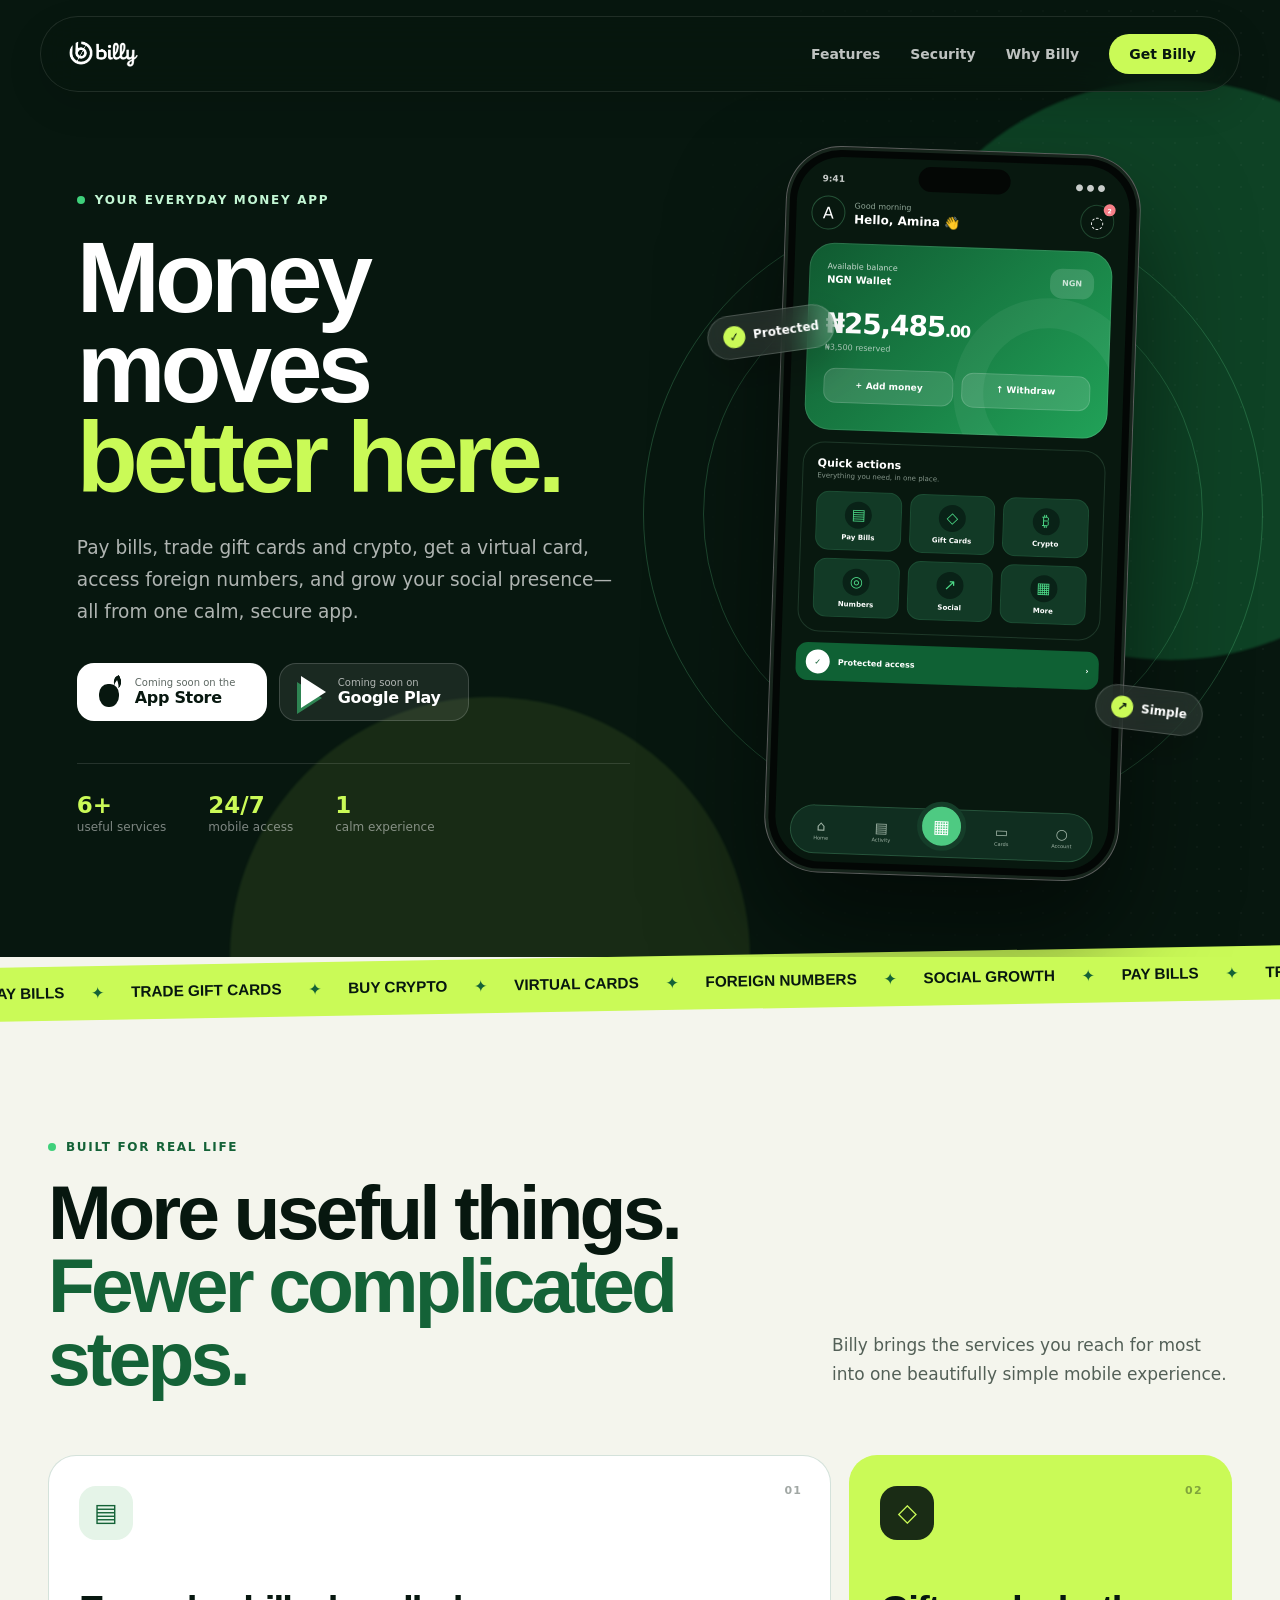
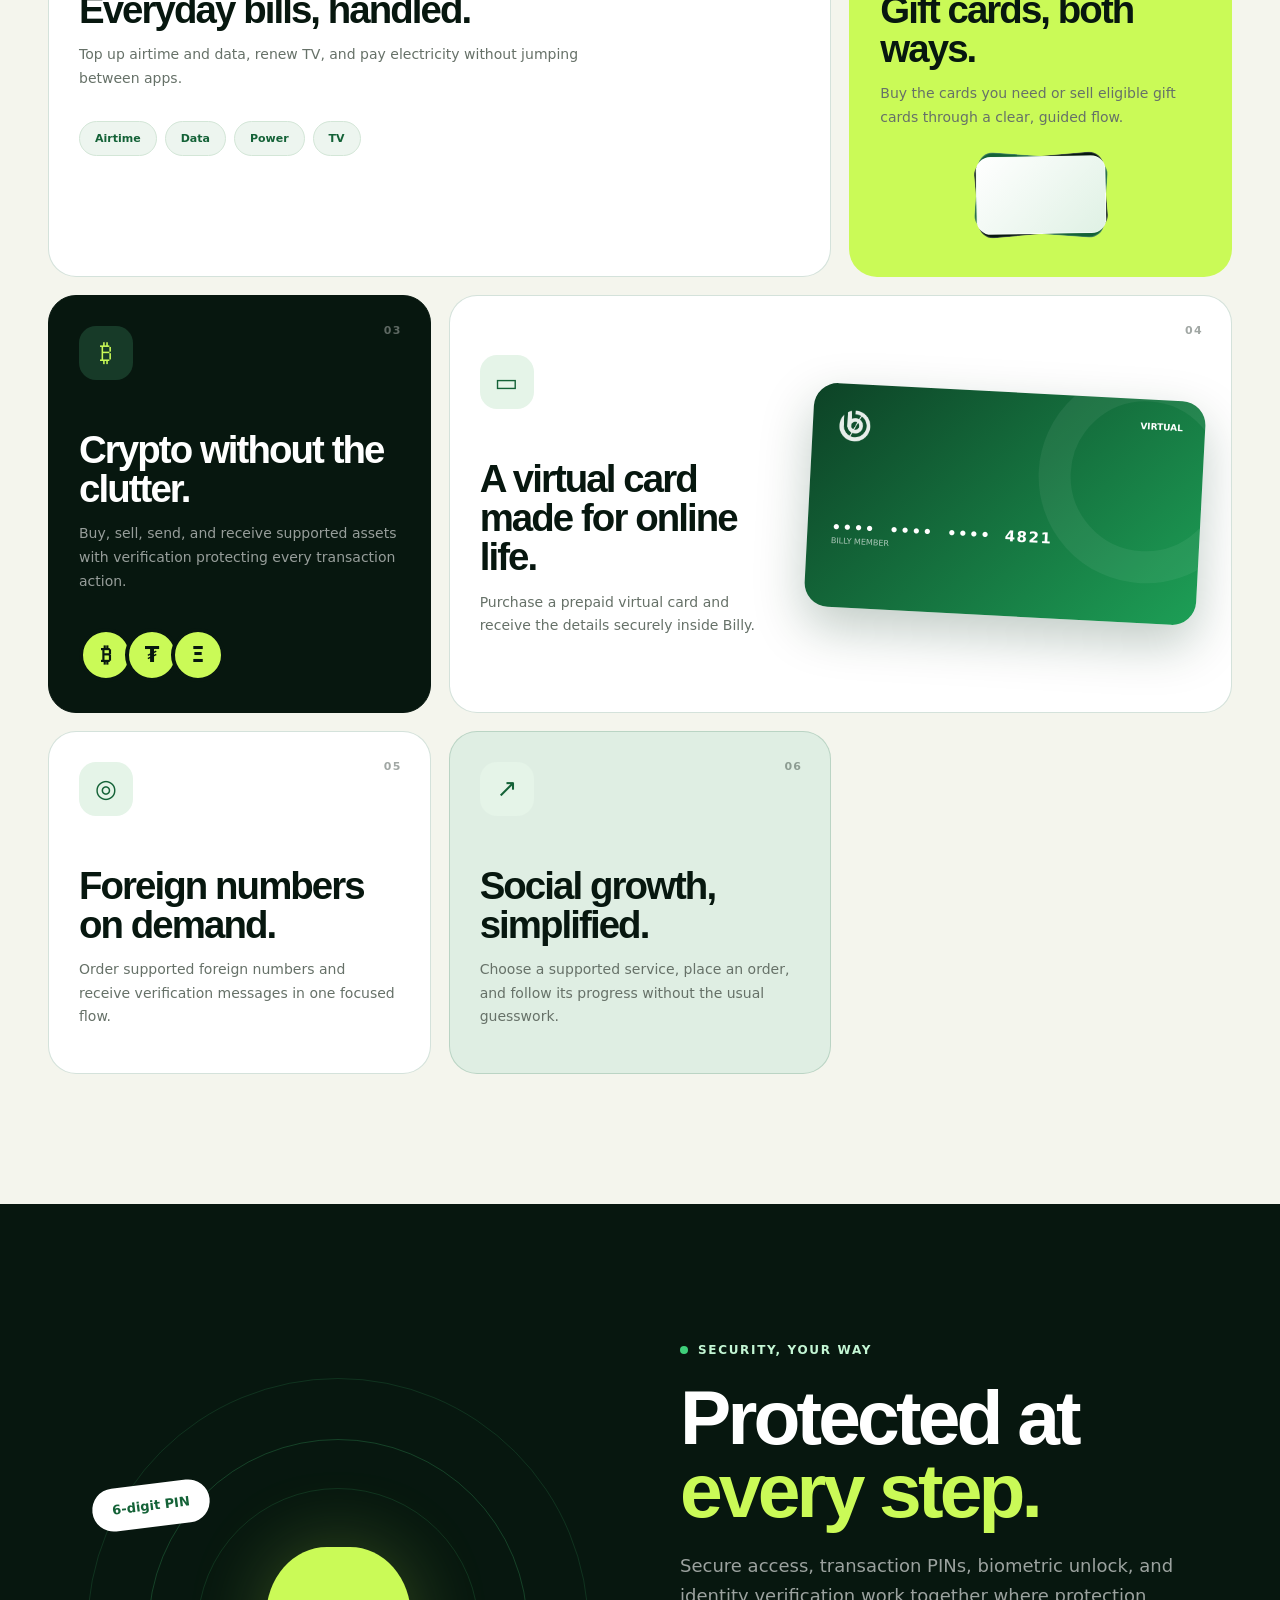
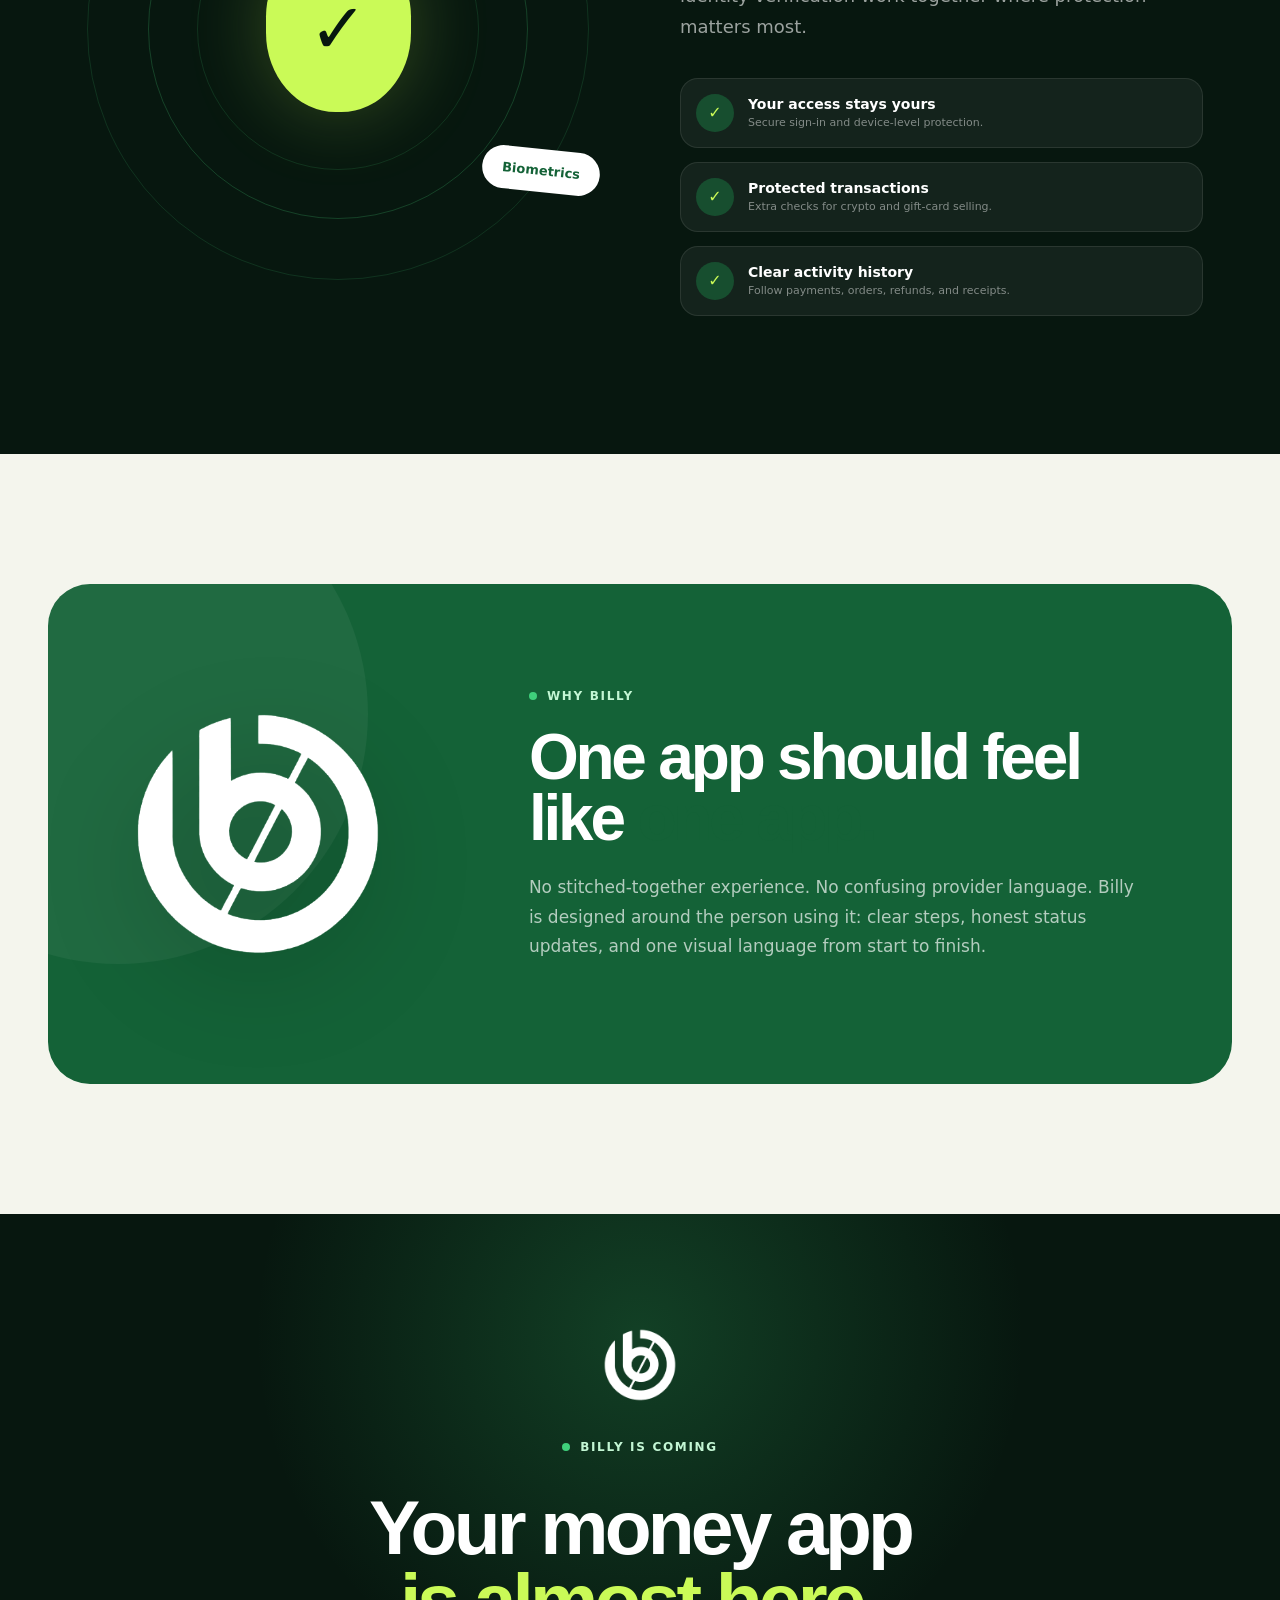
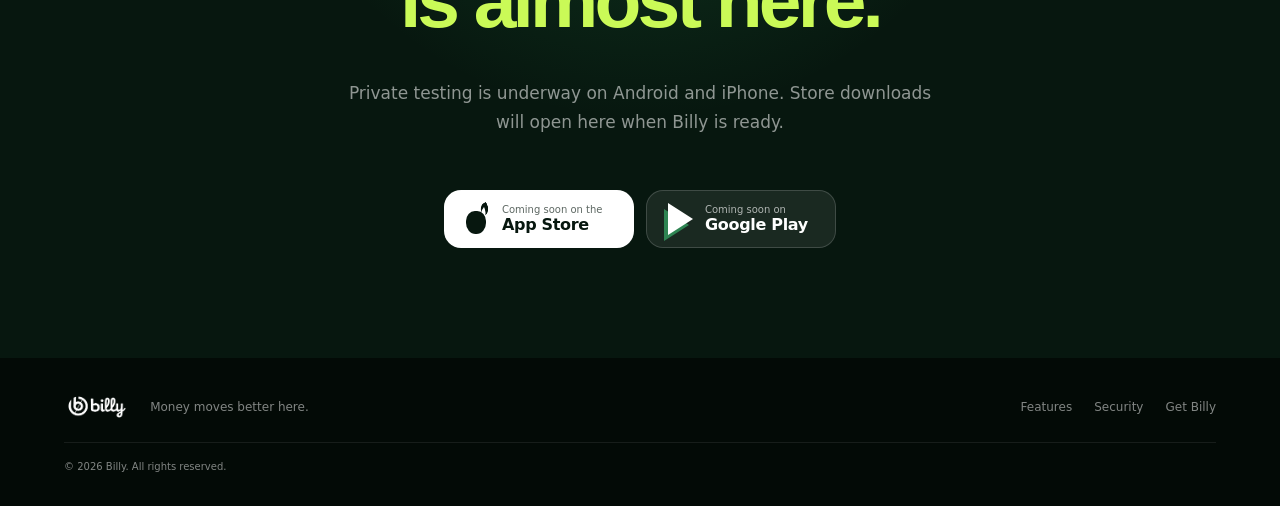
==== index.html @ 27392b26 "launch Billy promotional website" ====
<!doctype html>
<html lang="en">
  <head>
    <meta charset="UTF-8" />
    <meta name="viewport" content="width=device-width, initial-scale=1.0" />
    <meta name="theme-color" content="#07170f" />
    <meta
      name="description"
      content="Billy brings everyday payments, gift cards, crypto, virtual cards, foreign numbers, and social growth into one calm mobile experience."
    />
    <meta property="og:title" content="Billy — Money moves better here" />
    <meta
      property="og:description"
      content="One secure mobile app for bills, gift cards, crypto, virtual cards, foreign numbers, and social growth."
    />
    <meta property="og:type" content="website" />
    <meta property="og:image" content="/assets/og.png" />
    <meta name="twitter:card" content="summary_large_image" />
    <link rel="icon" href="/assets/favicon.png" />
    <link rel="preload" href="/assets/billy-wordmark.png" as="image" />
    <link rel="stylesheet" href="/styles.css" />
    <title>Billy — Money moves better here</title>
  </head>
  <body>
    <a class="skip-link" href="#main">Skip to content</a>

    <header class="site-header" data-header>
      <a class="brand" href="#top" aria-label="Billy home">
        <img src="/assets/billy-wordmark.png" alt="Billy" />
      </a>
      <button class="menu-button" type="button" aria-label="Open menu" aria-expanded="false" data-menu-button>
        <span></span><span></span>
      </button>
      <nav class="site-nav" aria-label="Main navigation" data-menu>
        <a href="#features">Features</a>
        <a href="#security">Security</a>
        <a href="#about">Why Billy</a>
        <a class="nav-cta" href="#download">Get Billy</a>
      </nav>
    </header>

    <main id="main">
      <section class="hero" id="top">
        <div class="hero-glow hero-glow-one" aria-hidden="true"></div>
        <div class="hero-glow hero-glow-two" aria-hidden="true"></div>
        <div class="hero-copy" data-reveal>
          <div class="eyebrow"><span></span> Your everyday money app</div>
          <h1>Money moves<br /><em>better here.</em></h1>
          <p class="hero-lede">
            Pay bills, trade gift cards and crypto, get a virtual card, access foreign numbers,
            and grow your social presence—all from one calm, secure app.
          </p>
          <div class="store-actions" id="download">
            <button class="store-button" type="button" data-store="apple">
              <span class="store-symbol apple-symbol" aria-hidden="true">●</span>
              <span><small>Coming soon on the</small><strong>App Store</strong></span>
            </button>
            <button class="store-button store-button-light" type="button" data-store="google">
              <span class="play-symbol" aria-hidden="true"></span>
              <span><small>Coming soon on</small><strong>Google Play</strong></span>
            </button>
          </div>
          <div class="hero-proof" aria-label="Billy product highlights">
            <div><strong>6+</strong><span>useful services</span></div>
            <div><strong>24/7</strong><span>mobile access</span></div>
            <div><strong>1</strong><span>calm experience</span></div>
          </div>
        </div>

        <div class="phone-stage" aria-label="Preview of the Billy mobile app" data-reveal>
          <div class="orbit orbit-one" aria-hidden="true"></div>
          <div class="orbit orbit-two" aria-hidden="true"></div>
          <div class="floating-chip chip-one"><span>✓</span> Protected</div>
          <div class="floating-chip chip-two"><span>↗</span> Simple</div>
          <div class="phone-shell">
            <div class="phone-speaker" aria-hidden="true"></div>
            <div class="phone-screen">
              <div class="app-topline"><span>9:41</span><span>● ● ●</span></div>
              <div class="app-greeting">
                <div class="avatar">A</div>
                <div><small>Good morning</small><strong>Hello, Amina 👋</strong></div>
                <div class="bell">◌<b>2</b></div>
              </div>
              <div class="wallet-card">
                <div class="wallet-top"><span>Available balance<br /><strong>NGN Wallet</strong></span><b>NGN</b></div>
                <div class="wallet-balance">₦25,485<small>.00</small></div>
                <div class="wallet-reserved">₦3,500 reserved</div>
                <div class="wallet-actions"><span>＋ Add money</span><span>↑ Withdraw</span></div>
              </div>
              <div class="quick-panel">
                <div class="panel-title"><strong>Quick actions</strong><small>Everything you need, in one place.</small></div>
                <div class="quick-grid">
                  <div><i>▤</i><span>Pay Bills</span></div>
                  <div><i>◇</i><span>Gift Cards</span></div>
                  <div><i>₿</i><span>Crypto</span></div>
                  <div><i>◎</i><span>Numbers</span></div>
                  <div><i>↗</i><span>Social</span></div>
                  <div><i>▦</i><span>More</span></div>
                </div>
              </div>
              <div class="mini-security"><span>✓</span><strong>Protected access</strong><b>›</b></div>
              <div class="app-tabs"><span>⌂<small>Home</small></span><span>▤<small>Activity</small></span><span class="tab-main">▦</span><span>▭<small>Cards</small></span><span>○<small>Account</small></span></div>
            </div>
          </div>
        </div>
      </section>

      <section class="marquee" aria-label="Billy services">
        <div class="marquee-track">
          <span>Pay bills</span><i>✦</i><span>Trade gift cards</span><i>✦</i><span>Buy crypto</span><i>✦</i>
          <span>Virtual cards</span><i>✦</i><span>Foreign numbers</span><i>✦</i><span>Social growth</span><i>✦</i>
          <span>Pay bills</span><i>✦</i><span>Trade gift cards</span><i>✦</i><span>Buy crypto</span><i>✦</i>
        </div>
      </section>

      <section class="section features-section" id="features">
        <div class="section-heading" data-reveal>
          <div class="eyebrow dark"><span></span> Built for real life</div>
          <h2>More useful things.<br /><em>Fewer complicated steps.</em></h2>
          <p>Billy brings the services you reach for most into one beautifully simple mobile experience.</p>
        </div>
        <div class="feature-grid">
          <article class="feature-card feature-card-large" data-reveal>
            <div class="feature-icon">▤</div><span class="feature-number">01</span>
            <h3>Everyday bills, handled.</h3>
            <p>Top up airtime and data, renew TV, and pay electricity without jumping between apps.</p>
            <div class="bill-pills"><span>Airtime</span><span>Data</span><span>Power</span><span>TV</span></div>
          </article>
          <article class="feature-card feature-card-lime" data-reveal>
            <div class="feature-icon dark-icon">◇</div><span class="feature-number">02</span>
            <h3>Gift cards, both ways.</h3>
            <p>Buy the cards you need or sell eligible gift cards through a clear, guided flow.</p>
            <div class="stacked-cards"><span></span><span></span><span></span></div>
          </article>
          <article class="feature-card feature-card-dark" data-reveal>
            <div class="feature-icon">₿</div><span class="feature-number">03</span>
            <h3>Crypto without the clutter.</h3>
            <p>Buy, sell, send, and receive supported assets with verification protecting every transaction action.</p>
            <div class="coin-row"><span>₿</span><span>₮</span><span>Ξ</span></div>
          </article>
          <article class="feature-card feature-card-wide" data-reveal>
            <div class="wide-copy">
              <div class="feature-icon">▭</div><span class="feature-number">04</span>
              <h3>A virtual card made for online life.</h3>
              <p>Purchase a prepaid virtual card and receive the details securely inside Billy.</p>
            </div>
            <div class="virtual-card">
              <img src="/assets/billy-mark.png" alt="" /><span>VIRTUAL</span>
              <strong>••••&nbsp; ••••&nbsp; ••••&nbsp; 4821</strong><small>BILLY MEMBER</small>
            </div>
          </article>
          <article class="feature-card" data-reveal>
            <div class="feature-icon">◎</div><span class="feature-number">05</span>
            <h3>Foreign numbers on demand.</h3>
            <p>Order supported foreign numbers and receive verification messages in one focused flow.</p>
          </article>
          <article class="feature-card feature-card-soft" data-reveal>
            <div class="feature-icon">↗</div><span class="feature-number">06</span>
            <h3>Social growth, simplified.</h3>
            <p>Choose a supported service, place an order, and follow its progress without the usual guesswork.</p>
          </article>
        </div>
      </section>

      <section class="security-section" id="security">
        <div class="security-visual" data-reveal>
          <div class="shield-rings"><div class="shield-core">✓</div></div>
          <div class="security-chip security-chip-one">6-digit PIN</div>
          <div class="security-chip security-chip-two">Biometrics</div>
        </div>
        <div class="security-copy" data-reveal>
          <div class="eyebrow"><span></span> Security, your way</div>
          <h2>Protected at<br /><em>every step.</em></h2>
          <p>Secure access, transaction PINs, biometric unlock, and identity verification work together where protection matters most.</p>
          <ul>
            <li><span>✓</span><div><strong>Your access stays yours</strong><small>Secure sign-in and device-level protection.</small></div></li>
            <li><span>✓</span><div><strong>Protected transactions</strong><small>Extra checks for crypto and gift-card selling.</small></div></li>
            <li><span>✓</span><div><strong>Clear activity history</strong><small>Follow payments, orders, refunds, and receipts.</small></div></li>
          </ul>
        </div>
      </section>

      <section class="section why-section" id="about">
        <div class="why-card" data-reveal>
          <img src="/assets/billy-mark.png" alt="" />
          <div>
            <div class="eyebrow"><span></span> Why Billy</div>
            <h2>One app should feel<br />like <em>one app.</em></h2>
            <p>No stitched-together experience. No confusing provider language. Billy is designed around the person using it: clear steps, honest status updates, and one visual language from start to finish.</p>
          </div>
        </div>
      </section>

      <section class="download-section" aria-labelledby="download-title">
        <div class="download-orb" aria-hidden="true"></div>
        <img src="/assets/billy-mark.png" alt="" />
        <p class="eyebrow centered"><span></span> Billy is coming</p>
        <h2 id="download-title">Your money app<br /><em>is almost here.</em></h2>
        <p>Private testing is underway on Android and iPhone. Store downloads will open here when Billy is ready.</p>
        <div class="store-actions centered-actions">
          <button class="store-button" type="button" data-store="apple"><span class="store-symbol apple-symbol" aria-hidden="true">●</span><span><small>Coming soon on the</small><strong>App Store</strong></span></button>
          <button class="store-button store-button-light" type="button" data-store="google"><span class="play-symbol" aria-hidden="true"></span><span><small>Coming soon on</small><strong>Google Play</strong></span></button>
        </div>
      </section>
    </main>

    <footer>
      <a class="brand footer-brand" href="#top" aria-label="Billy home"><img src="/assets/billy-wordmark.png" alt="Billy" /></a>
      <p>Money moves better here.</p>
      <div><a href="#features">Features</a><a href="#security">Security</a><a href="#download">Get Billy</a></div>
      <small>© <span data-year></span> Billy. All rights reserved.</small>
    </footer>

    <div class="toast" role="status" aria-live="polite" data-toast>
      <img src="/assets/billy-mark.png" alt="" />
      <div><strong>Almost there.</strong><span>Billy is in private testing. Store downloads are coming soon.</span></div>
      <button type="button" aria-label="Close notification" data-toast-close>×</button>
    </div>

    <script src="/script.js" defer></script>
  </body>
</html>
---- styles.css ----
:root {
  --ink: #07170f;
  --ink-soft: #0d271a;
  --green: #146237;
  --green-light: #3fd07b;
  --lime: #cafa57;
  --cream: #f4f5ed;
  --white: #fff;
  --muted: #a7b4aa;
  --line: rgba(20, 98, 55, 0.18);
  --radius: 28px;
  --shadow: 0 28px 80px rgba(3, 19, 10, 0.18);
}

* { box-sizing: border-box; }
html { scroll-behavior: smooth; }
body {
  margin: 0;
  background: var(--cream);
  color: var(--ink);
  font-family: Inter, ui-sans-serif, system-ui, -apple-system, BlinkMacSystemFont, "Segoe UI", sans-serif;
  -webkit-font-smoothing: antialiased;
  overflow-x: hidden;
}
button, a { font: inherit; }
a { color: inherit; text-decoration: none; }
button { cursor: pointer; }
img { display: block; max-width: 100%; }

.skip-link { position: fixed; left: 16px; top: -80px; z-index: 100; padding: 12px 16px; border-radius: 12px; background: var(--lime); color: var(--ink); font-weight: 800; transition: top .2s; }
.skip-link:focus { top: 16px; }

.site-header {
  align-items: center; display: flex; justify-content: space-between; left: 50%; max-width: 1200px;
  padding: 18px 24px; position: absolute; top: 16px; transform: translateX(-50%); width: calc(100% - 40px); z-index: 20;
}
.site-header::before { background: rgba(7, 23, 15, .58); border: 1px solid rgba(255,255,255,.1); border-radius: 999px; content: ""; inset: 0; position: absolute; backdrop-filter: blur(18px); box-shadow: 0 14px 36px rgba(0,0,0,.12); }
.brand, .site-nav, .menu-button { position: relative; z-index: 1; }
.brand img { height: 36px; width: auto; }
.site-nav { align-items: center; color: rgba(255,255,255,.74); display: flex; gap: 30px; font-size: 14px; font-weight: 700; }
.site-nav a { transition: color .2s, transform .2s; }
.site-nav a:hover, .site-nav a:focus-visible { color: #fff; transform: translateY(-1px); }
.nav-cta { background: var(--lime); border-radius: 999px; color: var(--ink) !important; padding: 12px 20px; }
.menu-button { background: transparent; border: 0; display: none; height: 42px; width: 42px; }
.menu-button span { background: white; display: block; height: 2px; margin: 6px auto; transition: transform .2s; width: 22px; }

.hero { align-items: center; background: var(--ink); color: white; display: grid; gap: 72px; grid-template-columns: minmax(0, 1.05fr) minmax(370px, .95fr); min-height: 860px; overflow: hidden; padding: 150px max(6vw, 28px) 80px; position: relative; }
.hero::after { background-image: radial-gradient(rgba(255,255,255,.14) 1px, transparent 1px); background-size: 22px 22px; content: ""; inset: 0 0 auto 48%; height: 100%; mask-image: linear-gradient(to left, #000, transparent); opacity: .22; position: absolute; }
.hero-copy, .phone-stage { position: relative; z-index: 2; }
.hero-copy { max-width: 700px; }
.eyebrow { align-items: center; color: #c3f6d4; display: flex; font-size: 12px; font-weight: 850; gap: 10px; letter-spacing: .14em; text-transform: uppercase; }
.eyebrow span { background: var(--green-light); border-radius: 999px; height: 8px; width: 8px; }
.eyebrow.dark { color: var(--green); }
h1, h2, h3 { font-family: ui-rounded, "SF Pro Rounded", "Segoe UI", sans-serif; letter-spacing: -.05em; margin: 0; }
h1 { font-size: clamp(60px, 7.8vw, 112px); font-weight: 850; line-height: .9; margin: 26px 0 30px; }
h1 em, h2 em { color: var(--lime); font-style: normal; }
.hero-lede { color: rgba(255,255,255,.68); font-size: clamp(17px, 1.45vw, 21px); line-height: 1.7; margin: 0; max-width: 650px; }
.store-actions { display: flex; flex-wrap: wrap; gap: 12px; margin-top: 36px; }
.store-button { align-items: center; background: #fff; border: 1px solid rgba(255,255,255,.16); border-radius: 17px; color: var(--ink); display: flex; gap: 12px; min-width: 190px; padding: 11px 17px; text-align: left; transition: transform .2s, box-shadow .2s; }
.store-button:hover, .store-button:focus-visible { box-shadow: 0 14px 32px rgba(0,0,0,.22); transform: translateY(-3px); }
.store-button-light { background: rgba(255,255,255,.08); color: white; }
.store-button small, .store-button strong { display: block; }
.store-button small { font-size: 10px; opacity: .65; }
.store-button strong { font-size: 16px; letter-spacing: -.02em; }
.store-symbol { align-items: center; display: flex; font-size: 26px; height: 34px; justify-content: center; position: relative; width: 28px; }
.apple-symbol::before { content: ""; background: currentColor; border-radius: 44% 44% 48% 48%; height: 23px; position: absolute; top: 9px; width: 20px; }
.apple-symbol::after { content: ""; border: 4px solid currentColor; border-bottom: 0; border-left: 0; border-radius: 80% 0; height: 8px; position: absolute; right: 1px; top: 1px; transform: rotate(-25deg); width: 5px; }
.apple-symbol { color: currentColor; font-size: 0; }
.play-symbol { border-bottom: 16px solid transparent; border-left: 25px solid currentColor; border-top: 16px solid transparent; display: block; filter: drop-shadow(-4px 6px 0 rgba(63,208,123,.55)); height: 0; margin-left: 4px; width: 0; }
.hero-proof { border-top: 1px solid rgba(255,255,255,.12); display: flex; gap: 42px; margin-top: 42px; padding-top: 28px; }
.hero-proof div { display: grid; gap: 2px; }
.hero-proof strong { color: var(--lime); font-size: 23px; }
.hero-proof span { color: rgba(255,255,255,.48); font-size: 12px; }
.hero-glow { border-radius: 50%; filter: blur(1px); position: absolute; }
.hero-glow-one { background: rgba(38, 194, 103, .25); height: 580px; right: -180px; top: 80px; width: 580px; }
.hero-glow-two { background: rgba(202,250,87,.09); bottom: -260px; height: 520px; left: 18%; width: 520px; }

.phone-stage { align-items: center; display: flex; justify-content: center; min-height: 650px; }
.phone-shell { background: #030705; border: 1px solid rgba(255,255,255,.35); border-radius: 55px; box-shadow: 0 58px 110px rgba(0,0,0,.52), inset 0 0 0 3px #17251c; padding: 10px; position: relative; transform: rotate(2deg); width: min(355px, 85vw); z-index: 3; }
.phone-speaker { background: #040705; border-radius: 999px; height: 25px; left: 50%; position: absolute; top: 17px; transform: translateX(-50%); width: 92px; z-index: 5; }
.phone-screen { background: #08180f; border-radius: 45px; min-height: 705px; overflow: hidden; padding: 17px 15px 12px; position: relative; }
.app-topline { display: flex; font-size: 9px; font-weight: 800; justify-content: space-between; opacity: .78; padding: 0 10px 12px; }
.app-greeting { align-items: center; display: grid; gap: 9px; grid-template-columns: 34px 1fr 34px; margin-bottom: 13px; }
.avatar { align-items: center; border: 1px solid rgba(113,232,159,.28); border-radius: 50%; display: flex; height: 34px; justify-content: center; }
.app-greeting small, .app-greeting strong { display: block; }
.app-greeting small { color: #8da395; font-size: 8px; }
.app-greeting strong { font-size: 12px; margin-top: 2px; }
.bell { border: 1px solid rgba(113,232,159,.22); border-radius: 50%; height: 34px; padding-top: 7px; position: relative; text-align: center; }
.bell b { align-items: center; background: #f77f88; border-radius: 50%; display: flex; font-size: 6px; height: 12px; justify-content: center; position: absolute; right: -2px; top: -2px; width: 12px; }
.wallet-card { background: linear-gradient(135deg, #105a31, #21a258); border-radius: 25px; box-shadow: inset 0 0 0 1px rgba(255,255,255,.11); min-height: 187px; overflow: hidden; padding: 18px; position: relative; }
.wallet-card::after { border: 30px solid rgba(255,255,255,.055); border-radius: 50%; content: ""; height: 130px; position: absolute; right: -35px; top: 48px; width: 130px; }
.wallet-top { color: rgba(255,255,255,.75); display: flex; font-size: 8px; justify-content: space-between; line-height: 1.45; position: relative; z-index: 2; }
.wallet-top strong { color: white; font-size: 10px; }
.wallet-top b { background: rgba(255,255,255,.14); border-radius: 12px; height: fit-content; padding: 9px 12px; }
.wallet-balance { font-size: 28px; font-weight: 900; letter-spacing: -.04em; margin-top: 16px; position: relative; z-index: 2; }
.wallet-balance small { font-size: 16px; }
.wallet-reserved { color: rgba(255,255,255,.65); font-size: 8px; margin-top: 3px; }
.wallet-actions { display: grid; gap: 8px; grid-template-columns: 1fr 1fr; margin-top: 16px; position: relative; z-index: 2; }
.wallet-actions span { background: rgba(255,255,255,.13); border: 1px solid rgba(255,255,255,.15); border-radius: 12px; font-size: 9px; font-weight: 800; padding: 10px 3px; text-align: center; }
.quick-panel { border: 1px solid rgba(137,215,166,.17); border-radius: 22px; margin-top: 12px; padding: 14px; }
.panel-title strong, .panel-title small { display: block; }
.panel-title strong { font-size: 11px; }
.panel-title small { color: #84958a; font-size: 7px; margin-top: 2px; }
.quick-grid { display: grid; gap: 8px; grid-template-columns: repeat(3, 1fr); margin-top: 11px; }
.quick-grid div { align-items: center; background: #123a26; border: 1px solid rgba(102,209,145,.12); border-radius: 13px; display: flex; flex-direction: column; gap: 5px; min-height: 59px; justify-content: center; }
.quick-grid i { align-items: center; background: #092217; border-radius: 50%; color: #4dda88; display: flex; font-size: 15px; font-style: normal; height: 27px; justify-content: center; width: 27px; }
.quick-grid span { font-size: 7px; font-weight: 800; }
.mini-security { align-items: center; background: #0f6134; border-radius: 12px; display: flex; font-size: 8px; gap: 8px; margin-top: 11px; min-height: 38px; padding: 6px 10px; }
.mini-security span { align-items: center; background: white; border-radius: 50%; color: var(--green); display: flex; height: 24px; justify-content: center; width: 24px; }
.mini-security b:last-child { margin-left: auto; }
.app-tabs { align-items: center; background: #102e20; border: 1px solid rgba(109,203,145,.24); border-radius: 999px; bottom: 8px; display: grid; grid-template-columns: repeat(5,1fr); height: 49px; left: 15px; position: absolute; right: 15px; text-align: center; }
.app-tabs span { color: #a1b5a7; display: grid; font-size: 14px; gap: 1px; justify-items: center; }
.app-tabs small { font-size: 5px; }
.app-tabs .tab-main { align-items: center; background: #4eca82; border: 5px solid #153d29; border-radius: 50%; color: white; display: flex; font-size: 18px; height: 49px; justify-content: center; margin: -15px auto 0; width: 49px; }
.orbit { border: 1px solid rgba(111,239,160,.22); border-radius: 50%; position: absolute; }
.orbit-one { height: 500px; width: 500px; }
.orbit-two { height: 620px; width: 620px; }
.floating-chip { align-items: center; backdrop-filter: blur(16px); background: rgba(255,255,255,.1); border: 1px solid rgba(255,255,255,.18); border-radius: 999px; box-shadow: 0 18px 40px rgba(0,0,0,.2); display: flex; font-size: 12px; font-weight: 800; gap: 8px; padding: 10px 15px; position: absolute; z-index: 5; }
.floating-chip span { align-items: center; background: var(--lime); border-radius: 50%; color: var(--ink); display: flex; height: 22px; justify-content: center; width: 22px; }
.chip-one { left: 1%; top: 22%; transform: rotate(-8deg); }
.chip-two { bottom: 20%; right: 0; transform: rotate(7deg); }

.marquee { background: var(--lime); overflow: hidden; padding: 17px 0; transform: rotate(-1deg) scale(1.02); }
.marquee-track { animation: marquee 25s linear infinite; display: flex; gap: 26px; min-width: max-content; white-space: nowrap; }
.marquee span { font-family: ui-rounded, sans-serif; font-size: 15px; font-weight: 900; text-transform: uppercase; }
.marquee i { color: var(--green); font-style: normal; }
@keyframes marquee { to { transform: translateX(-50%); } }

.section { margin: 0 auto; max-width: 1240px; padding: 130px 28px; }
.section-heading { display: grid; grid-template-columns: 1.25fr .75fr; margin-bottom: 60px; }
.section-heading .eyebrow { grid-column: 1 / -1; margin-bottom: 22px; }
.section-heading h2, .security-copy h2, .download-section h2 { font-size: clamp(48px, 6vw, 84px); line-height: .95; }
.section-heading h2 em, .why-card h2 em { color: var(--green); }
.section-heading > p { align-self: end; color: #536057; font-size: 17px; line-height: 1.7; margin: 0 0 6px 44px; }
.feature-grid { display: grid; gap: 18px; grid-template-columns: repeat(3, 1fr); }
.feature-card { background: #fff; border: 1px solid var(--line); border-radius: var(--radius); min-height: 340px; overflow: hidden; padding: 30px; position: relative; }
.feature-card-large { grid-column: span 2; }
.feature-card-wide { align-items: center; display: grid; gap: 40px; grid-column: span 2; grid-template-columns: .85fr 1.15fr; }
.feature-card-lime { background: var(--lime); border-color: transparent; }
.feature-card-dark { background: var(--ink); border-color: var(--ink); color: white; }
.feature-card-soft { background: #dfeee3; }
.feature-icon { align-items: center; background: #e5f4e8; border-radius: 17px; color: var(--green); display: flex; font-size: 25px; height: 54px; justify-content: center; width: 54px; }
.feature-card-dark .feature-icon { background: #173a28; color: var(--lime); }
.dark-icon { background: rgba(7,23,15,.9); color: var(--lime); }
.feature-number { color: rgba(7,23,15,.38); font-size: 11px; font-weight: 900; letter-spacing: .12em; position: absolute; right: 28px; top: 28px; }
.feature-card-dark .feature-number { color: rgba(255,255,255,.35); }
.feature-card h3 { font-size: clamp(28px, 3vw, 42px); line-height: 1.02; margin-top: 50px; max-width: 580px; }
.feature-card p { color: #667168; font-size: 14px; line-height: 1.7; max-width: 520px; }
.feature-card-dark p { color: rgba(255,255,255,.58); }
.bill-pills { display: flex; flex-wrap: wrap; gap: 8px; margin-top: 30px; }
.bill-pills span { background: #edf5ef; border: 1px solid #d3e6d7; border-radius: 999px; color: var(--green); font-size: 11px; font-weight: 800; padding: 10px 15px; }
.stacked-cards { height: 90px; margin: 26px auto 0; position: relative; width: 170px; }
.stacked-cards span { background: var(--ink); border: 1px solid rgba(255,255,255,.2); border-radius: 15px; height: 78px; left: 20px; position: absolute; top: 0; transform: rotate(-5deg); width: 130px; }
.stacked-cards span:nth-child(2) { background: var(--green); transform: rotate(4deg); }
.stacked-cards span:nth-child(3) { background: linear-gradient(135deg, #fff, #dff1e4); transform: rotate(-1deg); }
.coin-row { display: flex; margin-top: 34px; }
.coin-row span { align-items: center; background: var(--lime); border: 4px solid var(--ink); border-radius: 50%; color: var(--ink); display: flex; font-size: 21px; font-weight: 900; height: 54px; justify-content: center; margin-left: -8px; width: 54px; }
.coin-row span:first-child { margin-left: 0; }
.virtual-card { aspect-ratio: 1.75; background: linear-gradient(135deg, #0d4226, #1d9f56); border-radius: 24px; box-shadow: 0 20px 50px rgba(8,53,27,.25); color: white; display: grid; overflow: hidden; padding: 24px; position: relative; transform: rotate(3deg); }
.virtual-card::after { border: 32px solid rgba(255,255,255,.06); border-radius: 50%; content: ""; height: 150px; position: absolute; right: -50px; top: -30px; width: 150px; }
.virtual-card img { height: 36px; opacity: .9; width: 36px; }
.virtual-card > span { font-size: 9px; font-weight: 800; position: absolute; right: 22px; top: 22px; }
.virtual-card strong { align-self: end; font-size: 15px; letter-spacing: .1em; }
.virtual-card small { font-size: 8px; opacity: .65; }

.security-section { align-items: center; background: var(--ink); color: white; display: grid; gap: 80px; grid-template-columns: 1fr 1fr; min-height: 850px; overflow: hidden; padding: 110px max(6vw, 28px); }
.security-visual { align-items: center; display: flex; justify-content: center; min-height: 560px; position: relative; }
.shield-rings { align-items: center; border: 1px solid rgba(76,219,130,.22); border-radius: 50%; display: flex; height: 380px; justify-content: center; position: relative; width: 380px; }
.shield-rings::before, .shield-rings::after { border: 1px solid rgba(76,219,130,.14); border-radius: 50%; content: ""; position: absolute; }
.shield-rings::before { height: 280px; width: 280px; }
.shield-rings::after { height: 500px; width: 500px; }
.shield-core { align-items: center; background: var(--lime); border-radius: 42% 42% 48% 48%; box-shadow: 0 0 80px rgba(202,250,87,.24); color: var(--ink); display: flex; font-size: 70px; font-weight: 900; height: 165px; justify-content: center; width: 145px; }
.security-chip { background: white; border-radius: 999px; color: var(--green); font-size: 13px; font-weight: 900; padding: 14px 20px; position: absolute; }
.security-chip-one { left: 3%; top: 24%; transform: rotate(-7deg); }
.security-chip-two { bottom: 21%; right: 0; transform: rotate(6deg); }
.security-copy { max-width: 610px; }
.security-copy h2 { margin: 24px 0; }
.security-copy > p { color: rgba(255,255,255,.6); font-size: 18px; line-height: 1.7; max-width: 560px; }
.security-copy ul { display: grid; gap: 14px; list-style: none; margin: 35px 0 0; padding: 0; }
.security-copy li { align-items: center; background: rgba(255,255,255,.055); border: 1px solid rgba(255,255,255,.09); border-radius: 18px; display: grid; gap: 14px; grid-template-columns: 38px 1fr; padding: 15px; }
.security-copy li > span { align-items: center; background: #174e2f; border-radius: 50%; color: var(--lime); display: flex; height: 38px; justify-content: center; width: 38px; }
.security-copy li strong, .security-copy li small { display: block; }
.security-copy li strong { font-size: 14px; }
.security-copy li small { color: rgba(255,255,255,.47); font-size: 11px; margin-top: 4px; }

.why-section { padding-bottom: 0; }
.why-card { align-items: center; background: var(--green); border-radius: 42px; color: white; display: grid; gap: 70px; grid-template-columns: .7fr 1.3fr; min-height: 500px; overflow: hidden; padding: 70px; position: relative; }
.why-card::before { background: rgba(255,255,255,.05); border-radius: 50%; content: ""; height: 500px; left: -180px; position: absolute; top: -120px; width: 500px; }
.why-card > img { filter: drop-shadow(0 26px 45px rgba(0,0,0,.18)); max-width: 280px; position: relative; width: 100%; }
.why-card h2 { font-size: clamp(44px, 5vw, 72px); line-height: .95; margin: 24px 0; }
.why-card p { color: rgba(255,255,255,.68); font-size: 17px; line-height: 1.75; max-width: 620px; }

.download-section { align-items: center; background: var(--ink); color: white; display: flex; flex-direction: column; margin-top: 130px; overflow: hidden; padding: 110px 24px; position: relative; text-align: center; }
.download-section > img { height: 82px; margin-bottom: 22px; position: relative; width: 82px; z-index: 1; }
.eyebrow.centered { justify-content: center; position: relative; z-index: 1; }
.download-section h2 { margin: 25px 0; position: relative; z-index: 1; }
.download-section > p:not(.eyebrow) { color: rgba(255,255,255,.55); font-size: 17px; line-height: 1.7; max-width: 590px; position: relative; z-index: 1; }
.centered-actions { justify-content: center; position: relative; z-index: 1; }
.download-orb { background: radial-gradient(circle, rgba(54,194,108,.24), transparent 68%); height: 800px; left: 50%; position: absolute; top: -280px; transform: translateX(-50%); width: 800px; }

footer { align-items: center; background: #030a06; color: rgba(255,255,255,.5); display: grid; font-size: 12px; gap: 20px; grid-template-columns: auto 1fr auto; padding: 34px max(5vw, 24px); }
.footer-brand img { height: 30px; }
footer p { margin: 0; }
footer > div { display: flex; gap: 22px; }
footer a:hover { color: white; }
footer small { grid-column: 1 / -1; border-top: 1px solid rgba(255,255,255,.08); padding-top: 18px; }

.toast { align-items: center; background: white; border: 1px solid var(--line); border-radius: 20px; bottom: 24px; box-shadow: var(--shadow); display: grid; gap: 12px; grid-template-columns: 42px 1fr 28px; max-width: 440px; opacity: 0; padding: 14px; pointer-events: none; position: fixed; right: 24px; transform: translateY(24px); transition: opacity .25s, transform .25s; width: calc(100% - 48px); z-index: 50; }
.toast.visible { opacity: 1; pointer-events: auto; transform: translateY(0); }
.toast img { background: var(--green); border-radius: 12px; height: 42px; padding: 6px; width: 42px; }
.toast strong, .toast span { display: block; }
.toast strong { font-size: 13px; }
.toast span { color: #667168; font-size: 11px; line-height: 1.45; margin-top: 2px; }
.toast button { background: transparent; border: 0; color: #7a857d; font-size: 22px; }

[data-reveal] { opacity: 0; transform: translateY(28px); transition: opacity .75s ease, transform .75s ease; }
[data-reveal].revealed { opacity: 1; transform: translateY(0); }

@media (max-width: 980px) {
  .hero { gap: 30px; grid-template-columns: 1fr; padding-top: 150px; text-align: center; }
  .hero-copy { margin: 0 auto; }
  .eyebrow, .store-actions, .hero-proof { justify-content: center; }
  .phone-stage { margin-top: 20px; }
  .section-heading { grid-template-columns: 1fr; }
  .section-heading > p { margin: 24px 0 0; max-width: 640px; }
  .feature-grid { grid-template-columns: 1fr 1fr; }
  .feature-card-large, .feature-card-wide { grid-column: span 2; }
  .security-section { grid-template-columns: 1fr; }
  .security-copy { margin: 0 auto; }
  .why-card { gap: 40px; padding: 50px; }
}

@media (max-width: 700px) {
  .site-header { padding: 13px 16px; top: 10px; width: calc(100% - 24px); }
  .brand img { height: 30px; }
  .menu-button { display: block; }
  .site-nav { align-items: stretch; background: #10261a; border: 1px solid rgba(255,255,255,.1); border-radius: 22px; display: none; flex-direction: column; gap: 0; left: 0; padding: 10px; position: absolute; right: 0; top: 68px; }
  .site-nav.open { display: flex; }
  .site-nav a { padding: 13px 15px; }
  .nav-cta { margin-top: 4px; text-align: center; }
  .hero { min-height: auto; padding: 125px 20px 70px; }
  h1 { font-size: clamp(52px, 17vw, 78px); }
  .hero-lede { font-size: 16px; }
  .store-actions { align-items: stretch; flex-direction: column; }
  .store-button { justify-content: center; width: 100%; }
  .hero-proof { gap: 22px; }
  .hero-proof strong { font-size: 19px; }
  .phone-stage { min-height: 620px; }
  .phone-shell { transform: none; width: min(335px, 92vw); }
  .phone-screen { min-height: 665px; }
  .chip-one { left: -8px; top: 24%; }
  .chip-two { bottom: 18%; right: -9px; }
  .orbit-two { height: 430px; width: 430px; }
  .section { padding: 95px 20px; }
  .section-heading h2, .security-copy h2, .download-section h2 { font-size: clamp(45px, 14vw, 65px); }
  .feature-grid { grid-template-columns: 1fr; }
  .feature-card, .feature-card-large, .feature-card-wide { grid-column: auto; }
  .feature-card-wide { grid-template-columns: 1fr; }
  .security-section { gap: 20px; padding: 90px 20px; }
  .security-visual { min-height: 430px; }
  .shield-rings { height: 270px; width: 270px; }
  .shield-rings::before { height: 200px; width: 200px; }
  .shield-rings::after { height: 350px; width: 350px; }
  .shield-core { font-size: 52px; height: 125px; width: 110px; }
  .security-chip { font-size: 11px; padding: 12px 16px; }
  .why-section { padding-bottom: 0; }
  .why-card { grid-template-columns: 1fr; padding: 50px 28px; text-align: center; }
  .why-card > img { margin: 0 auto; max-width: 180px; }
  .why-card .eyebrow { justify-content: center; }
  .download-section { margin-top: 95px; padding: 90px 20px; }
  footer { grid-template-columns: 1fr; text-align: center; }
  .footer-brand img { margin: 0 auto; }
  footer > div { justify-content: center; }
  footer small { grid-column: auto; }
  .toast { bottom: 14px; right: 14px; width: calc(100% - 28px); }
}

@media (prefers-reduced-motion: reduce) {
  html { scroll-behavior: auto; }
  *, *::before, *::after { animation-duration: .01ms !important; animation-iteration-count: 1 !important; transition-duration: .01ms !important; }
  [data-reveal] { opacity: 1; transform: none; }
}
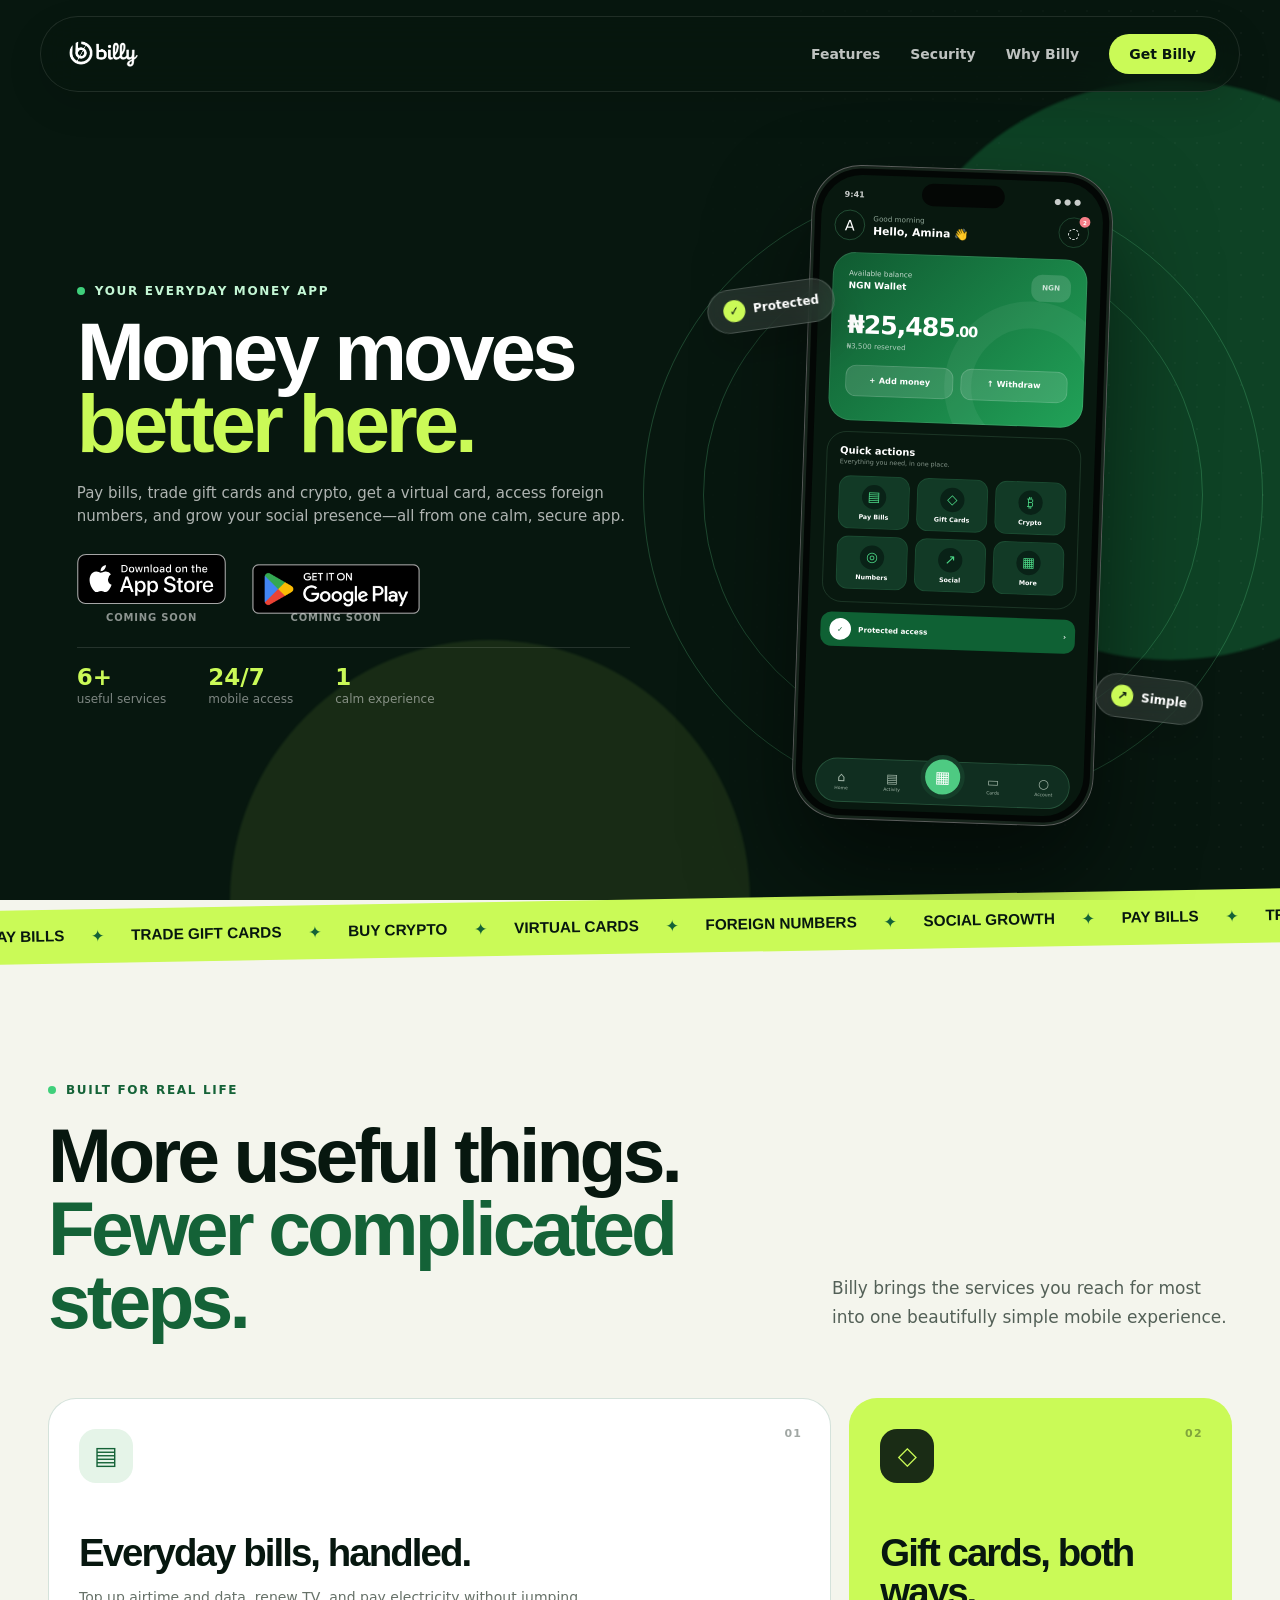
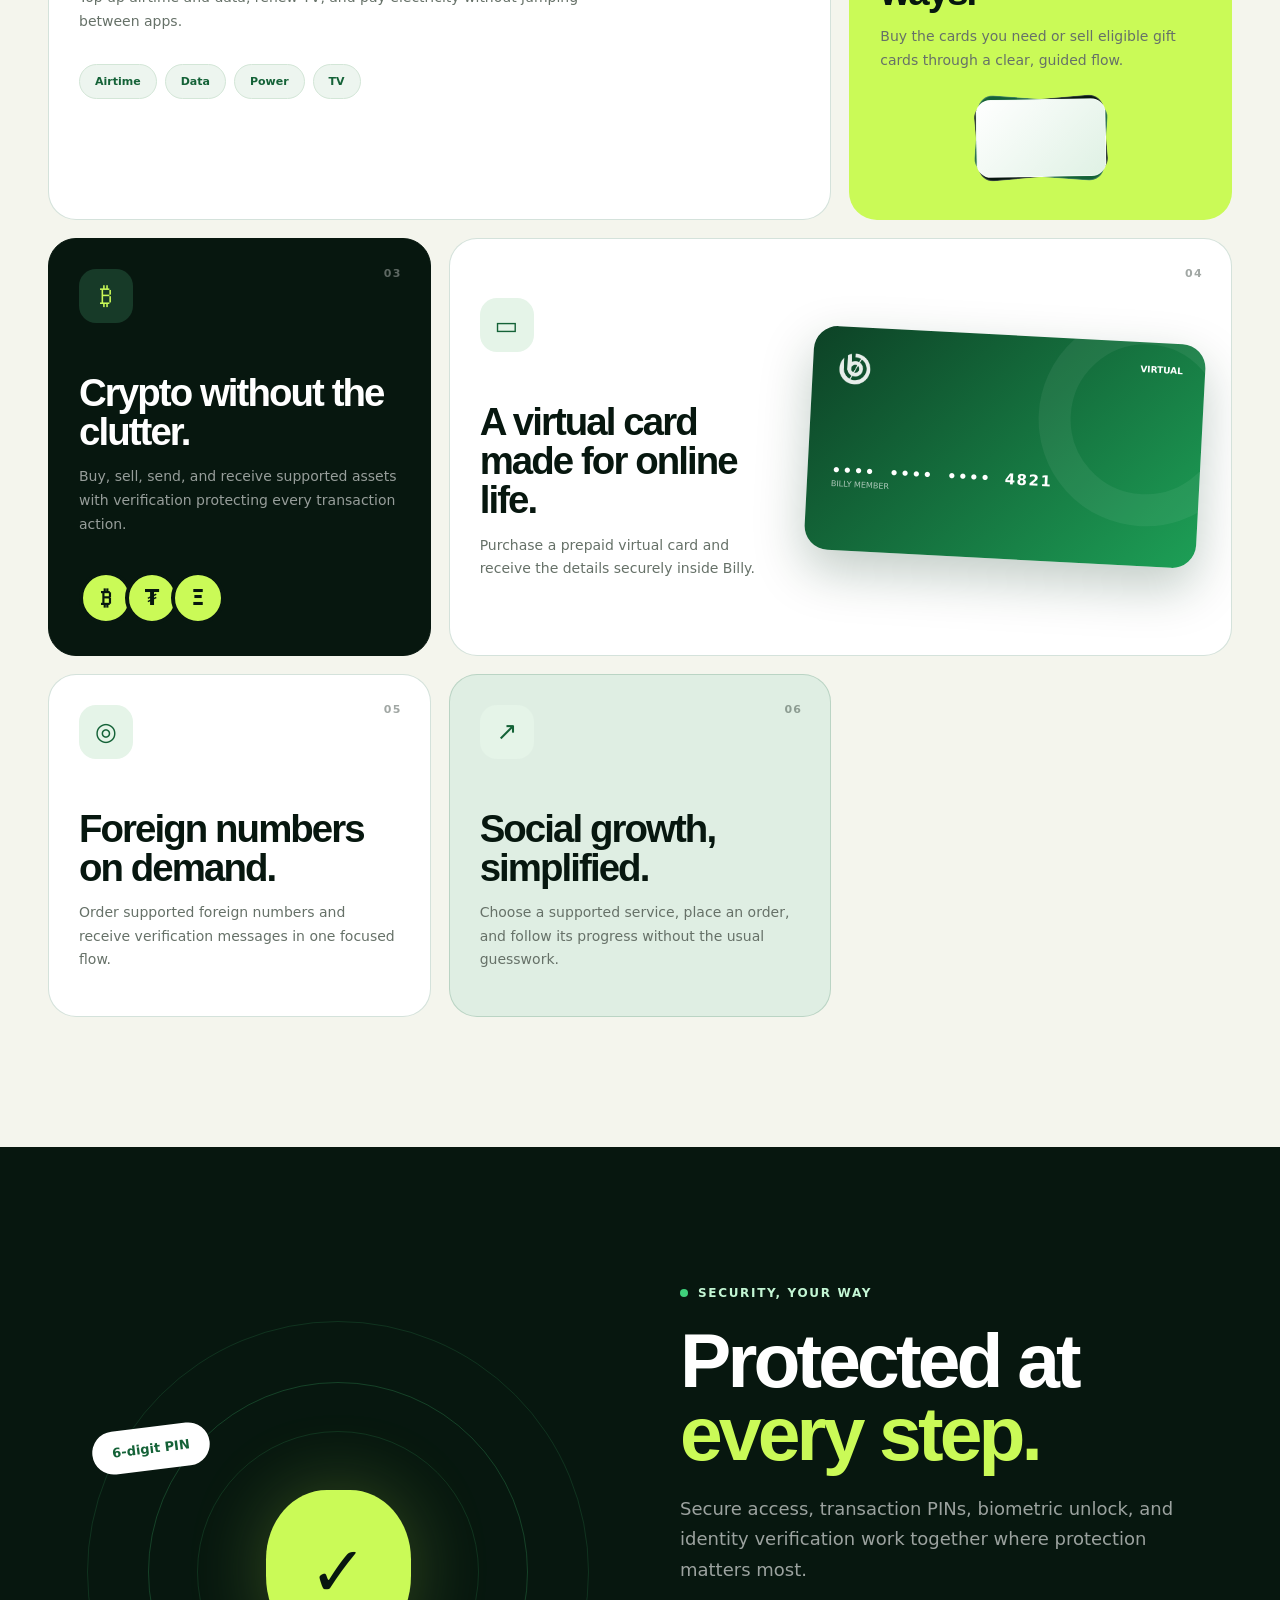
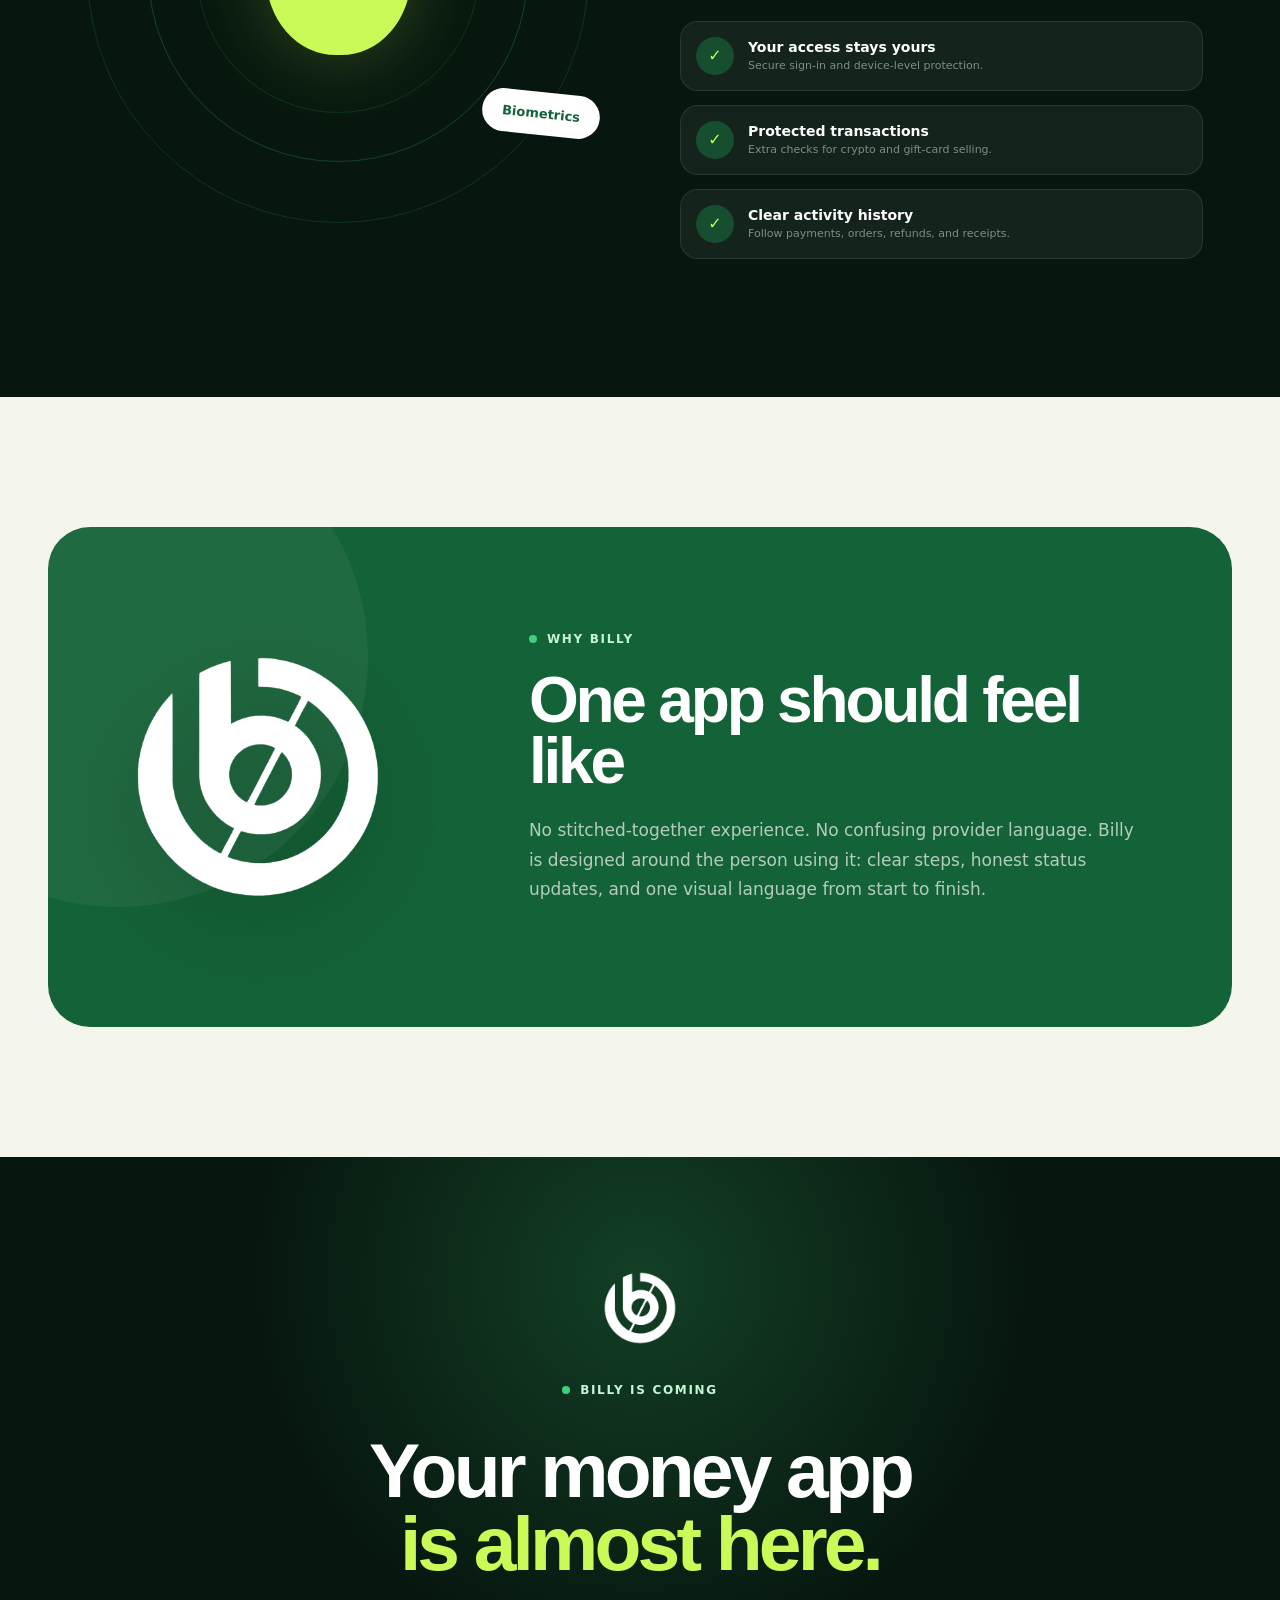
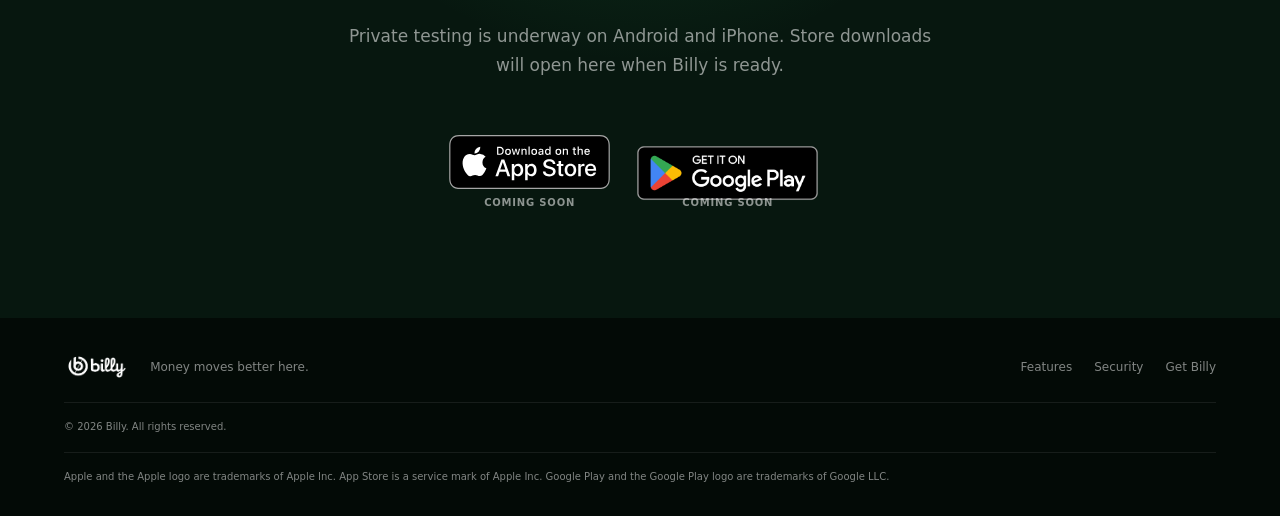
==== commit 3ce129a3: "use official app store badges" ====
--- a/index.html
+++ b/index.html
@@ -51,14 +51,18 @@
             and grow your social presence—all from one calm, secure app.
           </p>
           <div class="store-actions" id="download">
-            <button class="store-button" type="button" data-store="apple">
-              <span class="store-symbol apple-symbol" aria-hidden="true">●</span>
-              <span><small>Coming soon on the</small><strong>App Store</strong></span>
-            </button>
-            <button class="store-button store-button-light" type="button" data-store="google">
-              <span class="play-symbol" aria-hidden="true"></span>
-              <span><small>Coming soon on</small><strong>Google Play</strong></span>
-            </button>
+            <div class="store-option">
+              <button class="store-badge-button" type="button" data-store="apple" aria-label="App Store download coming soon">
+                <img class="store-badge store-badge-apple" src="/assets/store-badges/app-store.svg" alt="Download on the App Store" />
+              </button>
+              <span class="store-status">Coming soon</span>
+            </div>
+            <div class="store-option">
+              <button class="store-badge-button" type="button" data-store="google" aria-label="Google Play download coming soon">
+                <img class="store-badge store-badge-google" src="/assets/store-badges/google-play.png" alt="Get it on Google Play" />
+              </button>
+              <span class="store-status">Coming soon</span>
+            </div>
           </div>
           <div class="hero-proof" aria-label="Billy product highlights">
             <div><strong>6+</strong><span>useful services</span></div>
@@ -198,8 +202,14 @@
         <h2 id="download-title">Your money app<br /><em>is almost here.</em></h2>
         <p>Private testing is underway on Android and iPhone. Store downloads will open here when Billy is ready.</p>
         <div class="store-actions centered-actions">
-          <button class="store-button" type="button" data-store="apple"><span class="store-symbol apple-symbol" aria-hidden="true">●</span><span><small>Coming soon on the</small><strong>App Store</strong></span></button>
-          <button class="store-button store-button-light" type="button" data-store="google"><span class="play-symbol" aria-hidden="true"></span><span><small>Coming soon on</small><strong>Google Play</strong></span></button>
+          <div class="store-option">
+            <button class="store-badge-button" type="button" data-store="apple" aria-label="App Store download coming soon"><img class="store-badge store-badge-apple" src="/assets/store-badges/app-store.svg" alt="Download on the App Store" /></button>
+            <span class="store-status">Coming soon</span>
+          </div>
+          <div class="store-option">
+            <button class="store-badge-button" type="button" data-store="google" aria-label="Google Play download coming soon"><img class="store-badge store-badge-google" src="/assets/store-badges/google-play.png" alt="Get it on Google Play" /></button>
+            <span class="store-status">Coming soon</span>
+          </div>
         </div>
       </section>
     </main>
@@ -209,6 +219,7 @@
       <p>Money moves better here.</p>
       <div><a href="#features">Features</a><a href="#security">Security</a><a href="#download">Get Billy</a></div>
       <small>© <span data-year></span> Billy. All rights reserved.</small>
+      <small class="store-legal">Apple and the Apple logo are trademarks of Apple Inc. App Store is a service mark of Apple Inc. Google Play and the Google Play logo are trademarks of Google LLC.</small>
     </footer>
 
     <div class="toast" role="status" aria-live="polite" data-toast>
--- a/styles.css
+++ b/styles.css
@@ -55,18 +55,15 @@
 h1 { font-size: clamp(60px, 7.8vw, 112px); font-weight: 850; line-height: .9; margin: 26px 0 30px; }
 h1 em, h2 em { color: var(--lime); font-style: normal; }
 .hero-lede { color: rgba(255,255,255,.68); font-size: clamp(17px, 1.45vw, 21px); line-height: 1.7; margin: 0; max-width: 650px; }
-.store-actions { display: flex; flex-wrap: wrap; gap: 12px; margin-top: 36px; }
-.store-button { align-items: center; background: #fff; border: 1px solid rgba(255,255,255,.16); border-radius: 17px; color: var(--ink); display: flex; gap: 12px; min-width: 190px; padding: 11px 17px; text-align: left; transition: transform .2s, box-shadow .2s; }
-.store-button:hover, .store-button:focus-visible { box-shadow: 0 14px 32px rgba(0,0,0,.22); transform: translateY(-3px); }
-.store-button-light { background: rgba(255,255,255,.08); color: white; }
-.store-button small, .store-button strong { display: block; }
-.store-button small { font-size: 10px; opacity: .65; }
-.store-button strong { font-size: 16px; letter-spacing: -.02em; }
-.store-symbol { align-items: center; display: flex; font-size: 26px; height: 34px; justify-content: center; position: relative; width: 28px; }
-.apple-symbol::before { content: ""; background: currentColor; border-radius: 44% 44% 48% 48%; height: 23px; position: absolute; top: 9px; width: 20px; }
-.apple-symbol::after { content: ""; border: 4px solid currentColor; border-bottom: 0; border-left: 0; border-radius: 80% 0; height: 8px; position: absolute; right: 1px; top: 1px; transform: rotate(-25deg); width: 5px; }
-.apple-symbol { color: currentColor; font-size: 0; }
-.play-symbol { border-bottom: 16px solid transparent; border-left: 25px solid currentColor; border-top: 16px solid transparent; display: block; filter: drop-shadow(-4px 6px 0 rgba(63,208,123,.55)); height: 0; margin-left: 4px; width: 0; }
+.store-actions { align-items: flex-start; display: flex; flex-wrap: wrap; gap: 14px; margin-top: 36px; }
+.store-option { align-items: center; display: grid; gap: 6px; justify-items: center; }
+.store-badge-button { appearance: none; background: transparent; border: 0; border-radius: 10px; cursor: pointer; display: grid; height: 58px; padding: 0; place-items: center; transition: filter .2s, transform .2s; }
+.store-badge-button:hover, .store-badge-button:focus-visible { filter: drop-shadow(0 12px 20px rgba(0,0,0,.28)); transform: translateY(-3px); }
+.store-badge-button:focus-visible { outline: 3px solid var(--lime); outline-offset: 4px; }
+.store-badge { display: block; object-fit: contain; }
+.store-badge-apple { height: 54px; width: auto; }
+.store-badge-google { height: 80px; width: auto; }
+.store-status { color: rgba(255,255,255,.54); font-size: 10px; font-weight: 750; letter-spacing: .08em; text-transform: uppercase; }
 .hero-proof { border-top: 1px solid rgba(255,255,255,.12); display: flex; gap: 42px; margin-top: 42px; padding-top: 28px; }
 .hero-proof div { display: grid; gap: 2px; }
 .hero-proof strong { color: var(--lime); font-size: 23px; }
@@ -216,6 +213,62 @@
 [data-reveal] { opacity: 0; transform: translateY(28px); transition: opacity .75s ease, transform .75s ease; }
 [data-reveal].revealed { opacity: 1; transform: translateY(0); }
 
+@media (min-width: 981px) {
+  .hero {
+    height: 100svh;
+    min-height: 680px;
+    padding-bottom: 28px;
+    padding-top: 118px;
+  }
+  .hero-copy { align-self: center; }
+  h1 {
+    font-size: clamp(58px, min(6.4vw, 9.3vh), 96px);
+    line-height: .88;
+    margin: 18px 0 22px;
+  }
+  .hero-lede {
+    font-size: clamp(15px, 1.15vw, 18px);
+    line-height: 1.55;
+    max-width: 620px;
+  }
+  .hero .store-actions { margin-top: 24px; }
+  .hero .store-badge-button { height: 54px; }
+  .hero .store-badge-apple { height: 50px; }
+  .hero .store-badge-google { height: 74px; }
+  .hero-proof {
+    margin-top: 24px;
+    padding-top: 16px;
+  }
+  .phone-stage {
+    height: calc(100svh - 146px);
+    max-height: 800px;
+    min-height: 0;
+  }
+  .phone-shell {
+    transform: rotate(2deg) scale(.9);
+    width: min(335px, 34vw);
+  }
+}
+
+@media (min-width: 981px) and (max-height: 820px) {
+  .hero {
+    padding-bottom: 18px;
+    padding-top: 96px;
+  }
+  h1 {
+    font-size: clamp(54px, 8.4vh, 74px);
+    margin: 14px 0 17px;
+  }
+  .hero-lede { line-height: 1.45; }
+  .hero .store-actions { margin-top: 16px; }
+  .hero-proof {
+    margin-top: 16px;
+    padding-top: 12px;
+  }
+  .phone-stage { height: calc(100svh - 112px); }
+  .phone-shell { transform: rotate(2deg) scale(.78); }
+}
+
 @media (max-width: 980px) {
   .hero { gap: 30px; grid-template-columns: 1fr; padding-top: 150px; text-align: center; }
   .hero-copy { margin: 0 auto; }
@@ -241,8 +294,7 @@
   .hero { min-height: auto; padding: 125px 20px 70px; }
   h1 { font-size: clamp(52px, 17vw, 78px); }
   .hero-lede { font-size: 16px; }
-  .store-actions { align-items: stretch; flex-direction: column; }
-  .store-button { justify-content: center; width: 100%; }
+  .store-actions { align-items: center; flex-direction: column; }
   .hero-proof { gap: 22px; }
   .hero-proof strong { font-size: 19px; }
   .phone-stage { min-height: 620px; }
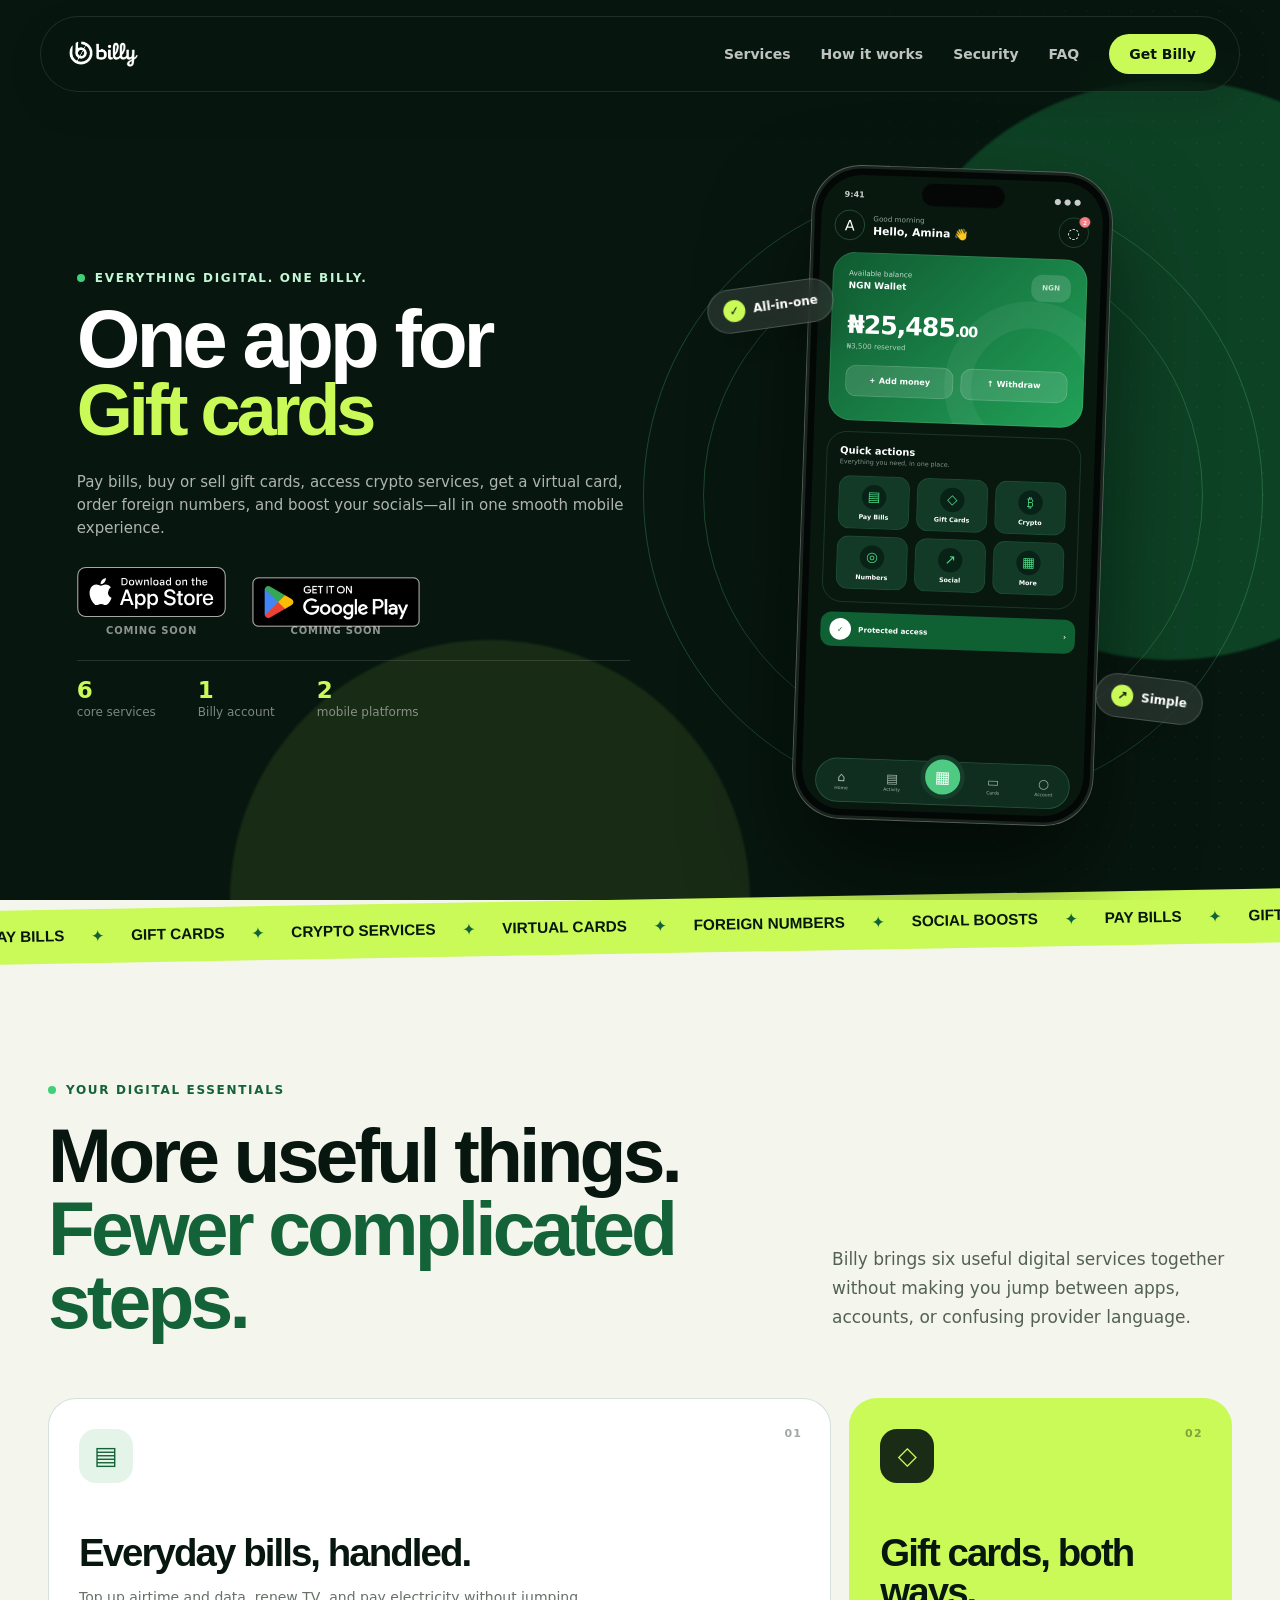
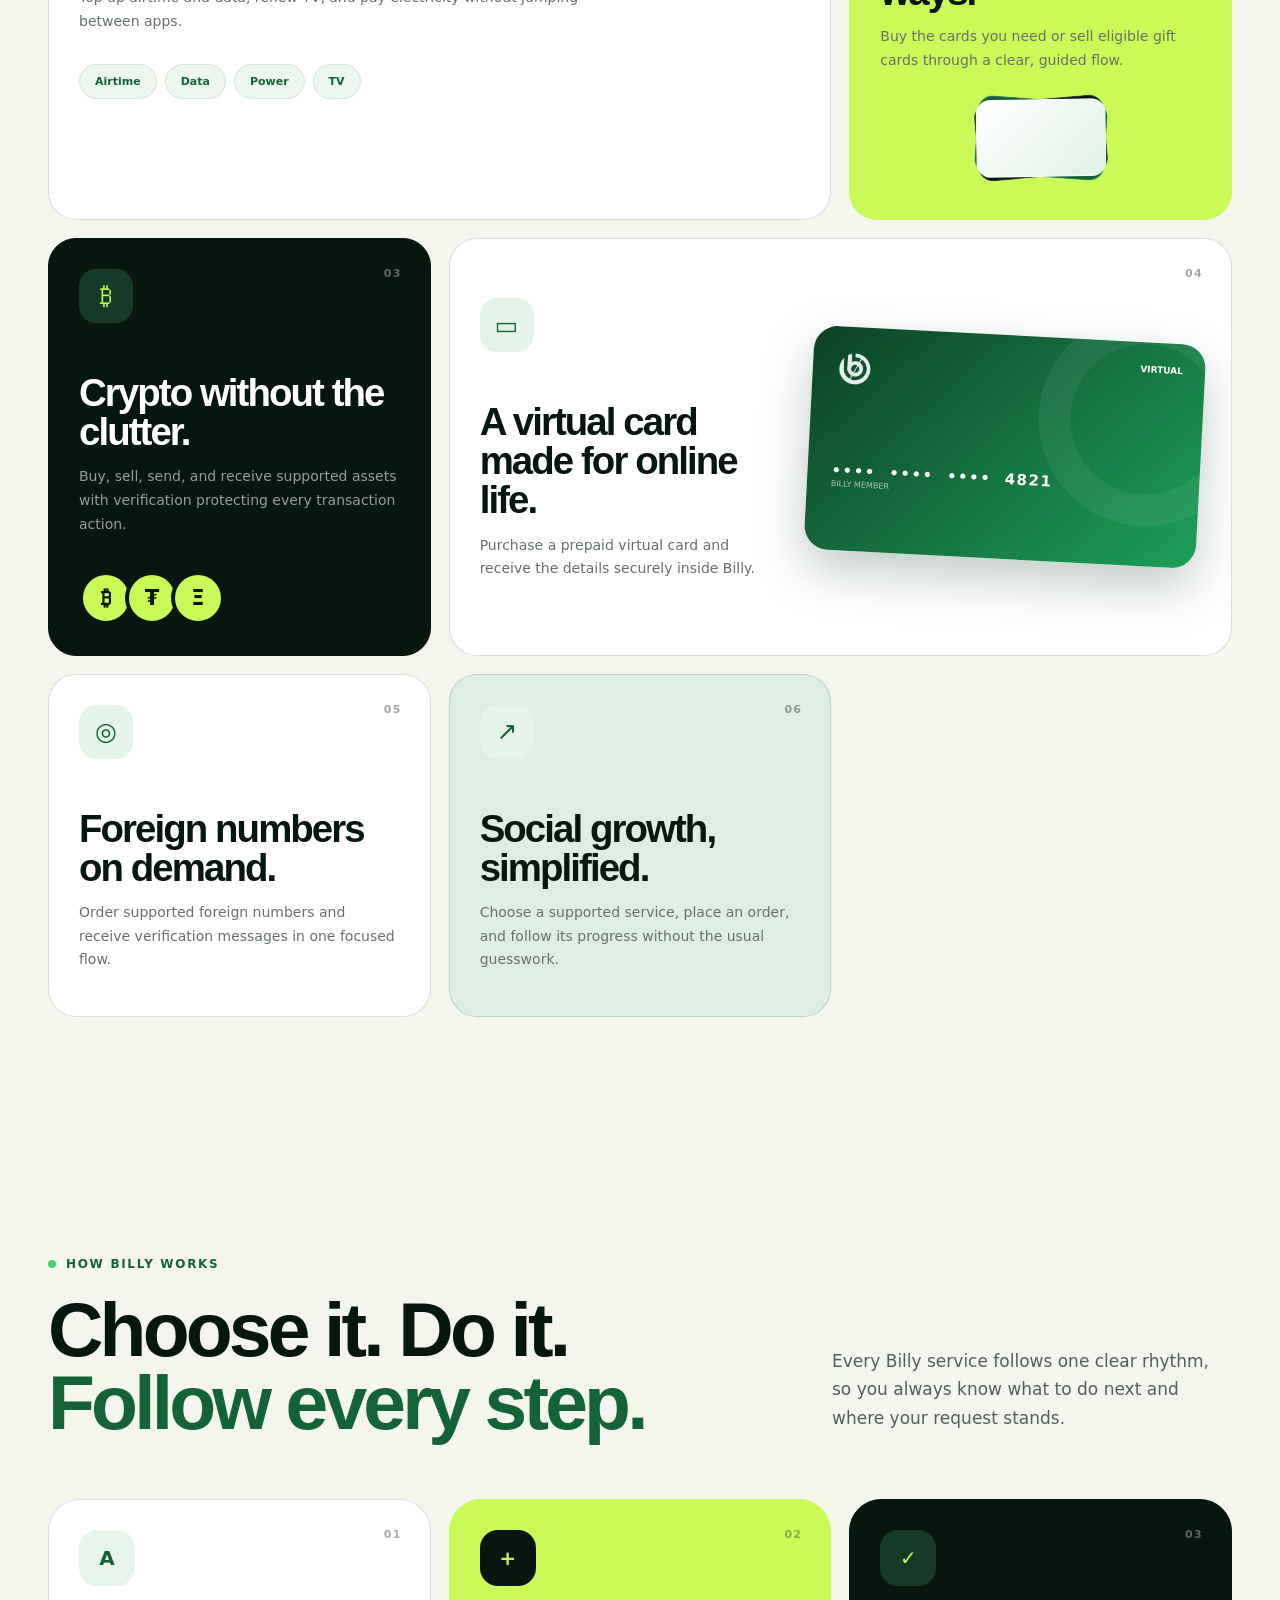
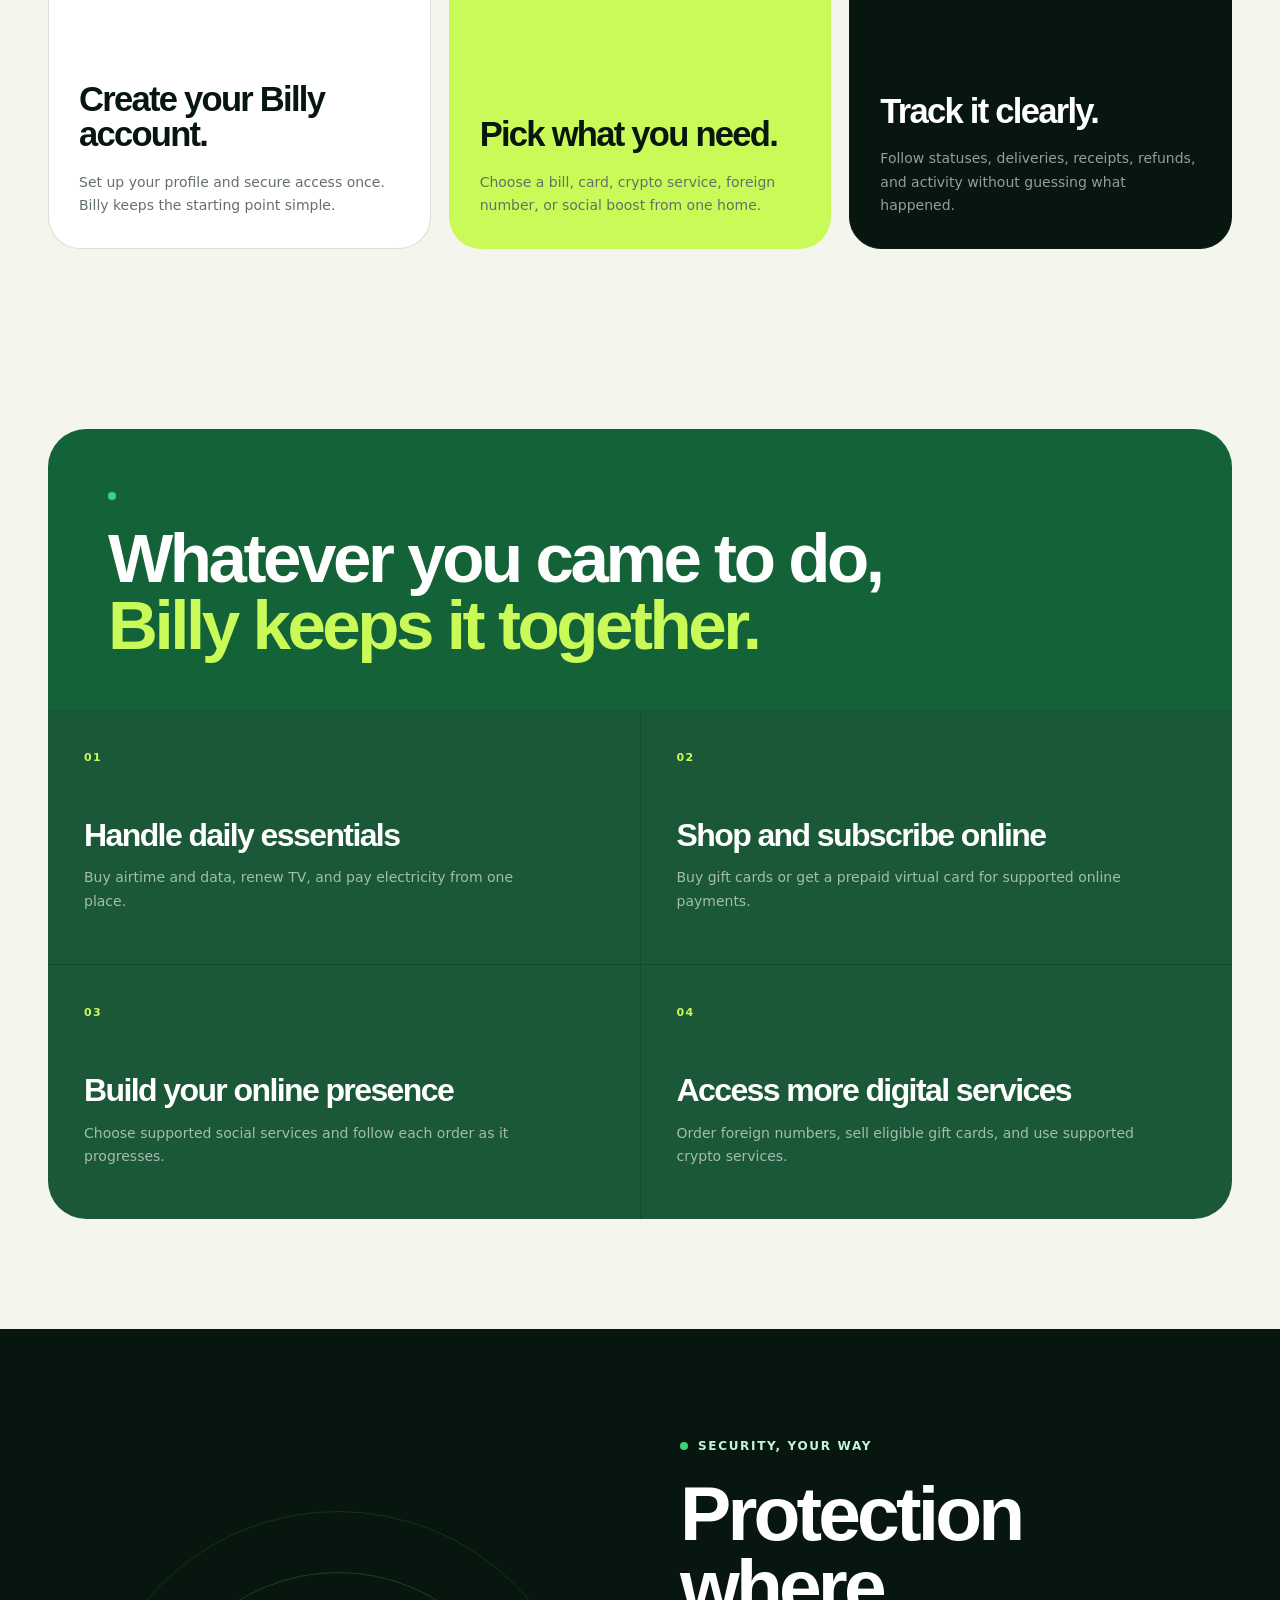
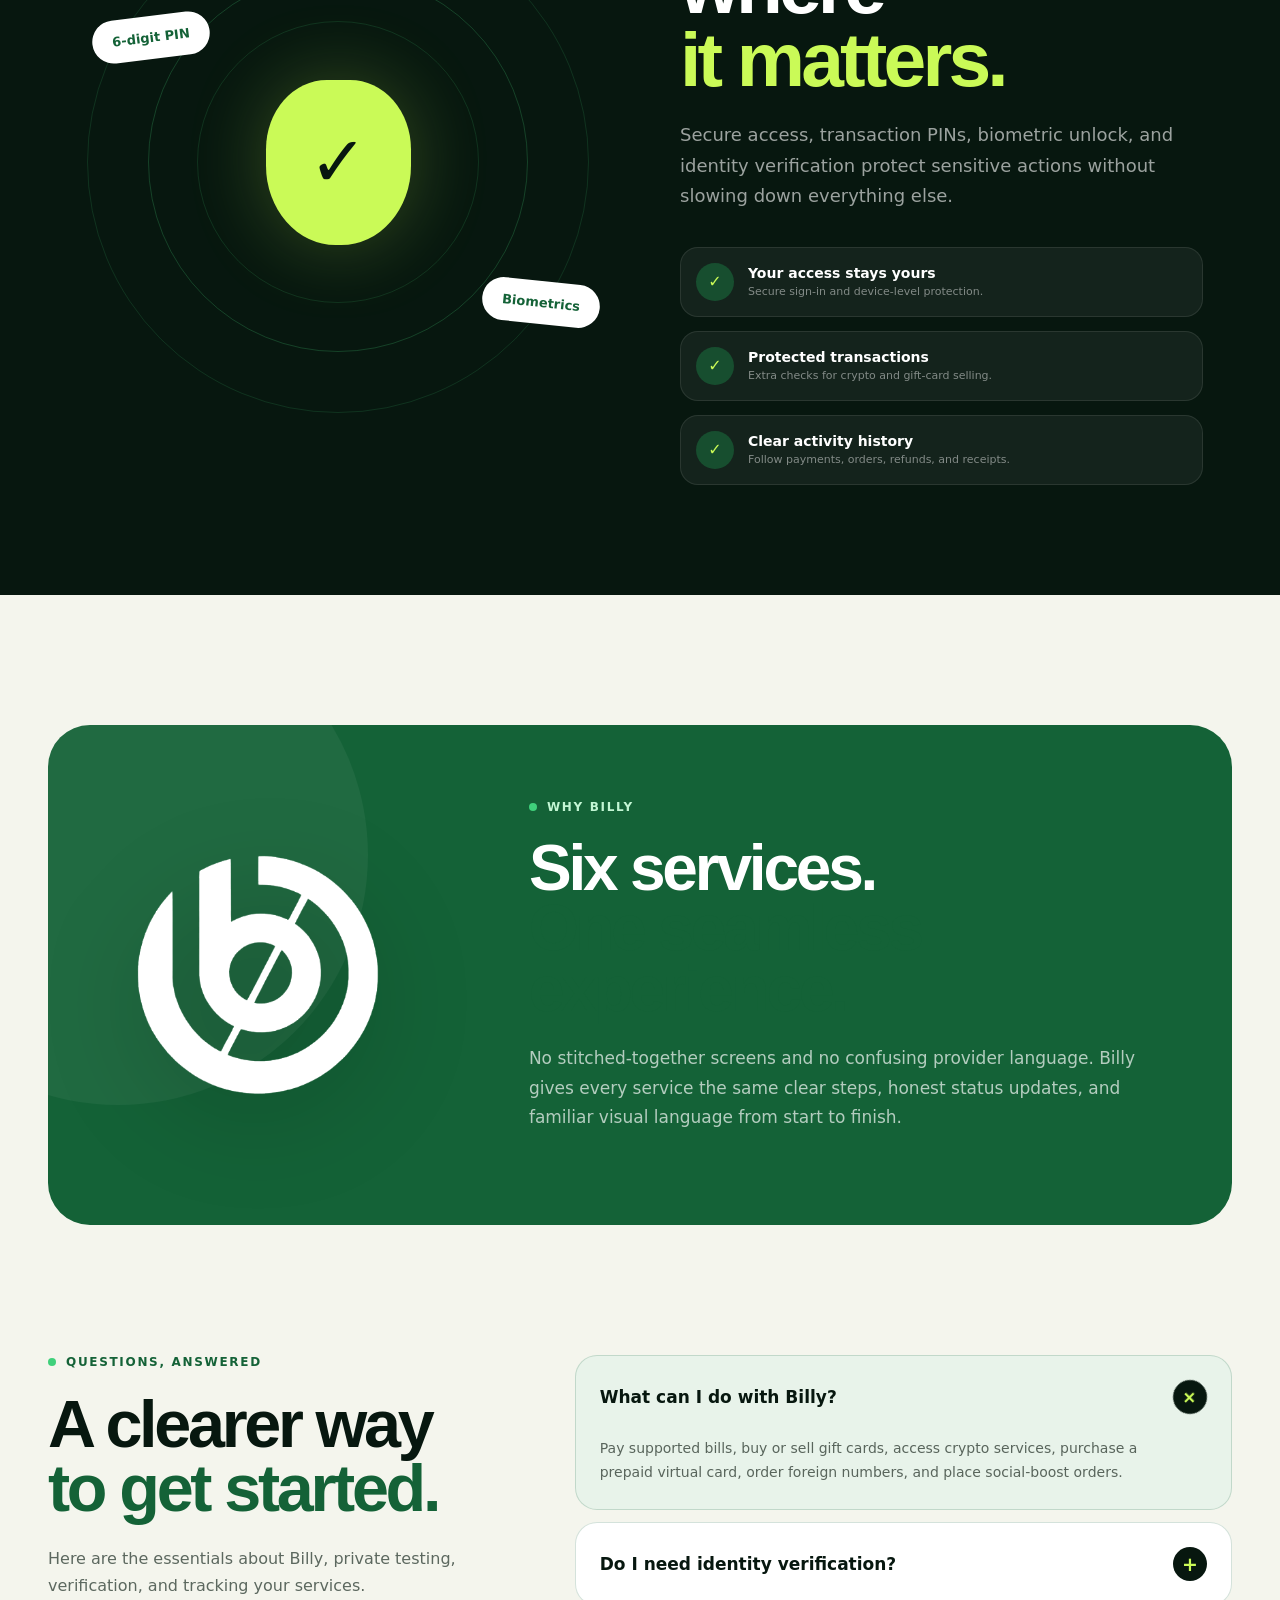
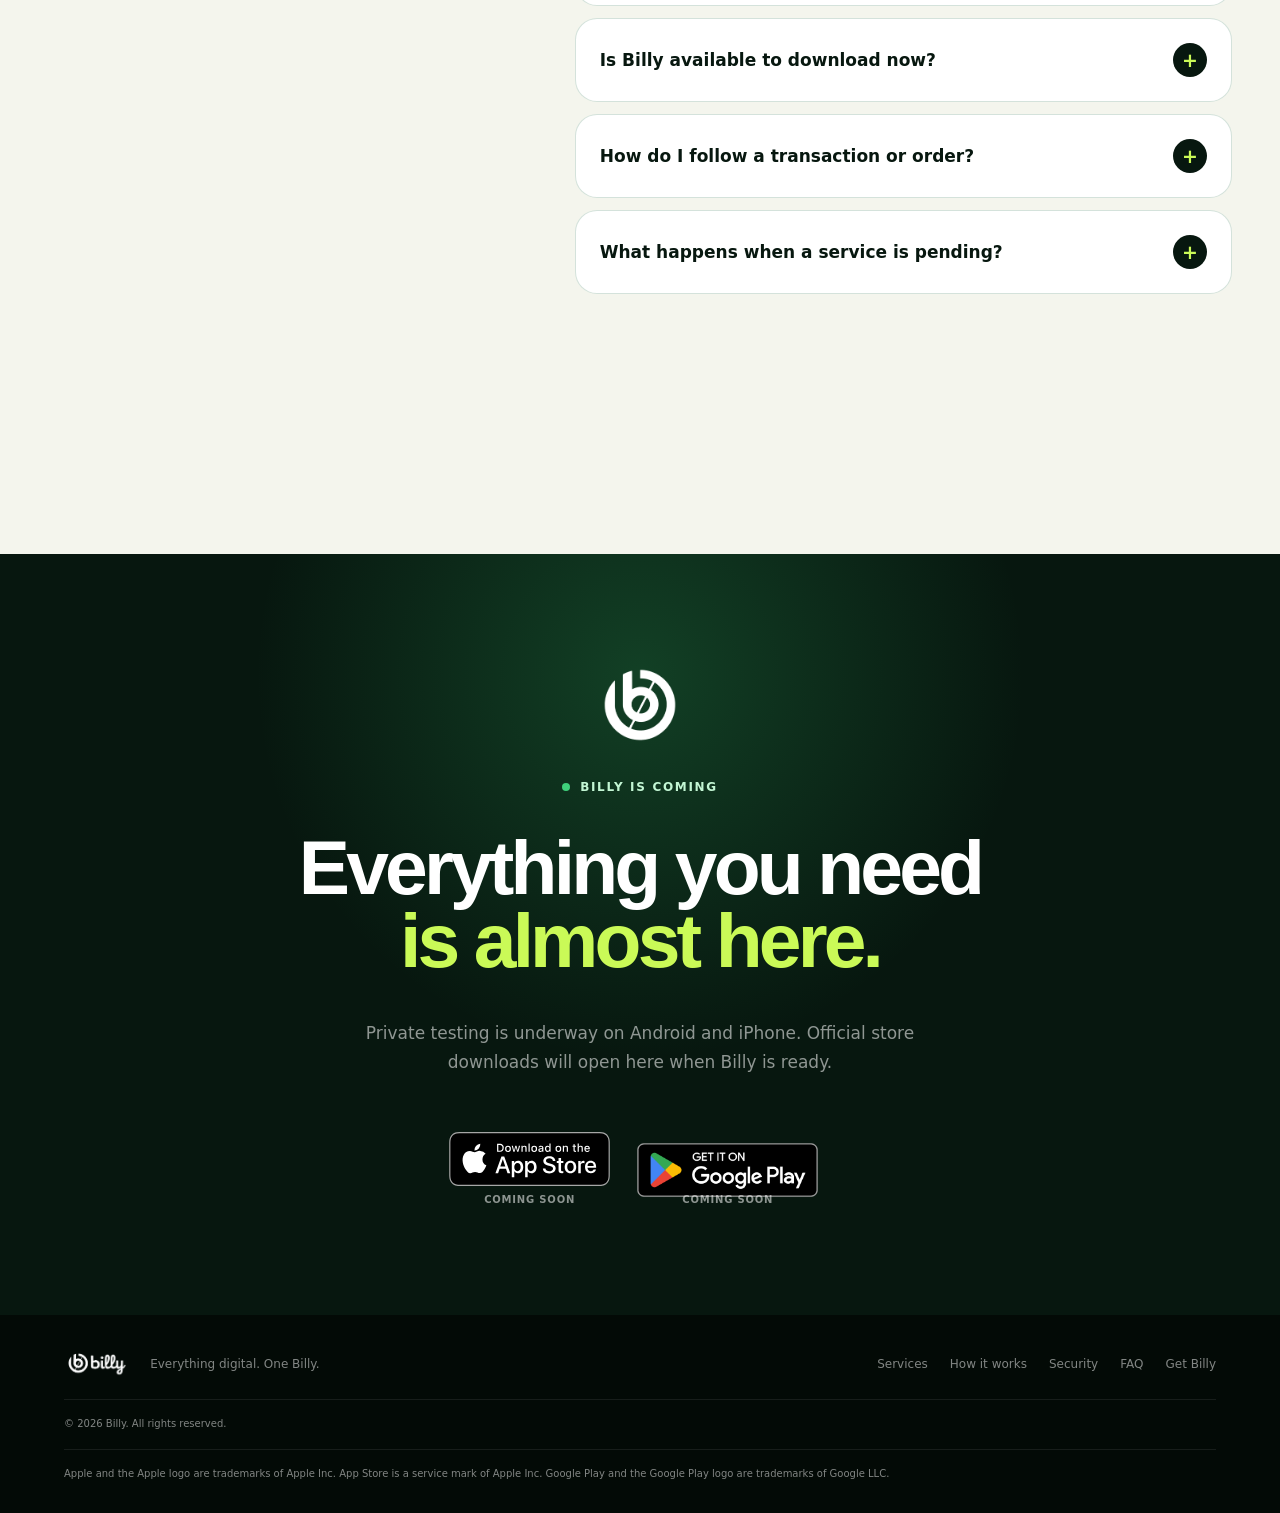
==== commit f7c6c31a: "reposition Billy as a digital services app" ====
--- a/index.html
+++ b/index.html
@@ -6,20 +6,23 @@
     <meta name="theme-color" content="#07170f" />
     <meta
       name="description"
-      content="Billy brings everyday payments, gift cards, crypto, virtual cards, foreign numbers, and social growth into one calm mobile experience."
+      content="Billy brings bill payments, gift cards, crypto services, virtual cards, foreign numbers, and social boosting into one smooth mobile experience."
     />
-    <meta property="og:title" content="Billy — Money moves better here" />
+    <meta property="og:title" content="Billy — Everything digital. One app." />
     <meta
       property="og:description"
-      content="One secure mobile app for bills, gift cards, crypto, virtual cards, foreign numbers, and social growth."
+      content="One smooth mobile app for bills, gift cards, crypto services, virtual cards, foreign numbers, and social boosting."
     />
     <meta property="og:type" content="website" />
-    <meta property="og:image" content="/assets/og.png" />
+    <meta property="og:image" content="/assets/og-v2.png" />
     <meta name="twitter:card" content="summary_large_image" />
+    <meta name="twitter:title" content="Billy — Everything digital. One app." />
+    <meta name="twitter:description" content="Bills, gift cards, crypto services, virtual cards, foreign numbers, and social boosting—together in Billy." />
+    <meta name="twitter:image" content="/assets/og-v2.png" />
     <link rel="icon" href="/assets/favicon.png" />
     <link rel="preload" href="/assets/billy-wordmark.png" as="image" />
     <link rel="stylesheet" href="/styles.css" />
-    <title>Billy — Money moves better here</title>
+    <title>Billy — Everything digital. One app.</title>
   </head>
   <body>
     <a class="skip-link" href="#main">Skip to content</a>
@@ -32,9 +35,10 @@
         <span></span><span></span>
       </button>
       <nav class="site-nav" aria-label="Main navigation" data-menu>
-        <a href="#features">Features</a>
+        <a href="#features">Services</a>
+        <a href="#how-it-works">How it works</a>
         <a href="#security">Security</a>
-        <a href="#about">Why Billy</a>
+        <a href="#faq">FAQ</a>
         <a class="nav-cta" href="#download">Get Billy</a>
       </nav>
     </header>
@@ -44,11 +48,22 @@
         <div class="hero-glow hero-glow-one" aria-hidden="true"></div>
         <div class="hero-glow hero-glow-two" aria-hidden="true"></div>
         <div class="hero-copy" data-reveal>
-          <div class="eyebrow"><span></span> Your everyday money app</div>
-          <h1>Money moves<br /><em>better here.</em></h1>
+          <div class="eyebrow"><span></span> Everything digital. One Billy.</div>
+          <h1 class="rotating-headline">
+            <span class="headline-fixed">One app for</span>
+            <span class="service-rotator" aria-hidden="true" data-service-rotator>
+              <span class="service-word is-active">Bill payments</span>
+              <span class="service-word">Gift cards</span>
+              <span class="service-word">Crypto services</span>
+              <span class="service-word">Virtual cards</span>
+              <span class="service-word">Foreign numbers</span>
+              <span class="service-word">Social boosting</span>
+            </span>
+            <span class="sr-only">bill payments, gift cards, crypto services, virtual cards, foreign numbers, and social boosting.</span>
+          </h1>
           <p class="hero-lede">
-            Pay bills, trade gift cards and crypto, get a virtual card, access foreign numbers,
-            and grow your social presence—all from one calm, secure app.
+            Pay bills, buy or sell gift cards, access crypto services, get a virtual card, order
+            foreign numbers, and boost your socials&mdash;all in one smooth mobile experience.
           </p>
           <div class="store-actions" id="download">
             <div class="store-option">
@@ -65,16 +80,16 @@
             </div>
           </div>
           <div class="hero-proof" aria-label="Billy product highlights">
-            <div><strong>6+</strong><span>useful services</span></div>
-            <div><strong>24/7</strong><span>mobile access</span></div>
-            <div><strong>1</strong><span>calm experience</span></div>
+            <div><strong>6</strong><span>core services</span></div>
+            <div><strong>1</strong><span>Billy account</span></div>
+            <div><strong>2</strong><span>mobile platforms</span></div>
           </div>
         </div>
 
         <div class="phone-stage" aria-label="Preview of the Billy mobile app" data-reveal>
           <div class="orbit orbit-one" aria-hidden="true"></div>
           <div class="orbit orbit-two" aria-hidden="true"></div>
-          <div class="floating-chip chip-one"><span>✓</span> Protected</div>
+          <div class="floating-chip chip-one"><span>✓</span> All-in-one</div>
           <div class="floating-chip chip-two"><span>↗</span> Simple</div>
           <div class="phone-shell">
             <div class="phone-speaker" aria-hidden="true"></div>
@@ -111,17 +126,17 @@
 
       <section class="marquee" aria-label="Billy services">
         <div class="marquee-track">
-          <span>Pay bills</span><i>✦</i><span>Trade gift cards</span><i>✦</i><span>Buy crypto</span><i>✦</i>
-          <span>Virtual cards</span><i>✦</i><span>Foreign numbers</span><i>✦</i><span>Social growth</span><i>✦</i>
-          <span>Pay bills</span><i>✦</i><span>Trade gift cards</span><i>✦</i><span>Buy crypto</span><i>✦</i>
+          <span>Pay bills</span><i>✦</i><span>Gift cards</span><i>✦</i><span>Crypto services</span><i>✦</i>
+          <span>Virtual cards</span><i>✦</i><span>Foreign numbers</span><i>✦</i><span>Social boosts</span><i>✦</i>
+          <span>Pay bills</span><i>✦</i><span>Gift cards</span><i>✦</i><span>Crypto services</span><i>✦</i>
         </div>
       </section>
 
       <section class="section features-section" id="features">
         <div class="section-heading" data-reveal>
-          <div class="eyebrow dark"><span></span> Built for real life</div>
+          <div class="eyebrow dark"><span></span> Your digital essentials</div>
           <h2>More useful things.<br /><em>Fewer complicated steps.</em></h2>
-          <p>Billy brings the services you reach for most into one beautifully simple mobile experience.</p>
+          <p>Billy brings six useful digital services together without making you jump between apps, accounts, or confusing provider language.</p>
         </div>
         <div class="feature-grid">
           <article class="feature-card feature-card-large" data-reveal>
@@ -166,6 +181,47 @@
         </div>
       </section>
 
+      <section class="section journey-section" id="how-it-works">
+        <div class="section-heading" data-reveal>
+          <div class="eyebrow dark"><span></span> How Billy works</div>
+          <h2>Choose it. Do it.<br /><em>Follow every step.</em></h2>
+          <p>Every Billy service follows one clear rhythm, so you always know what to do next and where your request stands.</p>
+        </div>
+        <div class="journey-grid">
+          <article class="journey-card" data-reveal>
+            <span class="journey-number">01</span>
+            <div class="journey-icon" aria-hidden="true">A</div>
+            <h3>Create your Billy account.</h3>
+            <p>Set up your profile and secure access once. Billy keeps the starting point simple.</p>
+          </article>
+          <article class="journey-card journey-card-lime" data-reveal>
+            <span class="journey-number">02</span>
+            <div class="journey-icon" aria-hidden="true">+</div>
+            <h3>Pick what you need.</h3>
+            <p>Choose a bill, card, crypto service, foreign number, or social boost from one home.</p>
+          </article>
+          <article class="journey-card journey-card-dark" data-reveal>
+            <span class="journey-number">03</span>
+            <div class="journey-icon" aria-hidden="true">✓</div>
+            <h3>Track it clearly.</h3>
+            <p>Follow statuses, deliveries, receipts, refunds, and activity without guessing what happened.</p>
+          </article>
+        </div>
+      </section>
+
+      <section class="section use-cases-section" aria-labelledby="use-cases-title">
+        <div class="use-cases-heading" data-reveal>
+          <div class="eyebrow dark"><span></span> Made for everyday digital life</div>
+          <h2 id="use-cases-title">Whatever you came to do,<br /><em>Billy keeps it together.</em></h2>
+        </div>
+        <div class="use-case-grid">
+          <article data-reveal><span>01</span><h3>Handle daily essentials</h3><p>Buy airtime and data, renew TV, and pay electricity from one place.</p></article>
+          <article data-reveal><span>02</span><h3>Shop and subscribe online</h3><p>Buy gift cards or get a prepaid virtual card for supported online payments.</p></article>
+          <article data-reveal><span>03</span><h3>Build your online presence</h3><p>Choose supported social services and follow each order as it progresses.</p></article>
+          <article data-reveal><span>04</span><h3>Access more digital services</h3><p>Order foreign numbers, sell eligible gift cards, and use supported crypto services.</p></article>
+        </div>
+      </section>
+
       <section class="security-section" id="security">
         <div class="security-visual" data-reveal>
           <div class="shield-rings"><div class="shield-core">✓</div></div>
@@ -174,8 +230,8 @@
         </div>
         <div class="security-copy" data-reveal>
           <div class="eyebrow"><span></span> Security, your way</div>
-          <h2>Protected at<br /><em>every step.</em></h2>
-          <p>Secure access, transaction PINs, biometric unlock, and identity verification work together where protection matters most.</p>
+          <h2>Protection where<br /><em>it matters.</em></h2>
+          <p>Secure access, transaction PINs, biometric unlock, and identity verification protect sensitive actions without slowing down everything else.</p>
           <ul>
             <li><span>✓</span><div><strong>Your access stays yours</strong><small>Secure sign-in and device-level protection.</small></div></li>
             <li><span>✓</span><div><strong>Protected transactions</strong><small>Extra checks for crypto and gift-card selling.</small></div></li>
@@ -189,9 +245,39 @@
           <img src="/assets/billy-mark.png" alt="" />
           <div>
             <div class="eyebrow"><span></span> Why Billy</div>
-            <h2>One app should feel<br />like <em>one app.</em></h2>
-            <p>No stitched-together experience. No confusing provider language. Billy is designed around the person using it: clear steps, honest status updates, and one visual language from start to finish.</p>
-          </div>
+            <h2>Six services.<br /><em>One seamless experience.</em></h2>
+            <p>No stitched-together screens and no confusing provider language. Billy gives every service the same clear steps, honest status updates, and familiar visual language from start to finish.</p>
+          </div>
+        </div>
+      </section>
+
+      <section class="section faq-section" id="faq" aria-labelledby="faq-title">
+        <div class="faq-intro" data-reveal>
+          <div class="eyebrow dark"><span></span> Questions, answered</div>
+          <h2 id="faq-title">A clearer way<br /><em>to get started.</em></h2>
+          <p>Here are the essentials about Billy, private testing, verification, and tracking your services.</p>
+        </div>
+        <div class="faq-list" data-reveal>
+          <details open>
+            <summary>What can I do with Billy?<span aria-hidden="true">+</span></summary>
+            <p>Pay supported bills, buy or sell gift cards, access crypto services, purchase a prepaid virtual card, order foreign numbers, and place social-boost orders.</p>
+          </details>
+          <details>
+            <summary>Do I need identity verification?<span aria-hidden="true">+</span></summary>
+            <p>Verification is required for protected actions such as crypto transactions and selling gift cards. Billy will tell you clearly when verification is needed.</p>
+          </details>
+          <details>
+            <summary>Is Billy available to download now?<span aria-hidden="true">+</span></summary>
+            <p>Billy is currently in private testing on Android and iPhone. The official store links on this page will become active when the public release is ready.</p>
+          </details>
+          <details>
+            <summary>How do I follow a transaction or order?<span aria-hidden="true">+</span></summary>
+            <p>Your Billy activity shows payments, orders, deliveries, refunds, and receipts with clear status updates.</p>
+          </details>
+          <details>
+            <summary>What happens when a service is pending?<span aria-hidden="true">+</span></summary>
+            <p>Billy keeps the request visible while its final status is confirmed. You can follow updates from your activity instead of starting the same request again.</p>
+          </details>
         </div>
       </section>
 
@@ -199,8 +285,8 @@
         <div class="download-orb" aria-hidden="true"></div>
         <img src="/assets/billy-mark.png" alt="" />
         <p class="eyebrow centered"><span></span> Billy is coming</p>
-        <h2 id="download-title">Your money app<br /><em>is almost here.</em></h2>
-        <p>Private testing is underway on Android and iPhone. Store downloads will open here when Billy is ready.</p>
+        <h2 id="download-title">Everything you need<br /><em>is almost here.</em></h2>
+        <p>Private testing is underway on Android and iPhone. Official store downloads will open here when Billy is ready.</p>
         <div class="store-actions centered-actions">
           <div class="store-option">
             <button class="store-badge-button" type="button" data-store="apple" aria-label="App Store download coming soon"><img class="store-badge store-badge-apple" src="/assets/store-badges/app-store.svg" alt="Download on the App Store" /></button>
@@ -216,8 +302,8 @@
 
     <footer>
       <a class="brand footer-brand" href="#top" aria-label="Billy home"><img src="/assets/billy-wordmark.png" alt="Billy" /></a>
-      <p>Money moves better here.</p>
-      <div><a href="#features">Features</a><a href="#security">Security</a><a href="#download">Get Billy</a></div>
+      <p>Everything digital. One Billy.</p>
+      <div><a href="#features">Services</a><a href="#how-it-works">How it works</a><a href="#security">Security</a><a href="#faq">FAQ</a><a href="#download">Get Billy</a></div>
       <small>© <span data-year></span> Billy. All rights reserved.</small>
       <small class="store-legal">Apple and the Apple logo are trademarks of Apple Inc. App Store is a service mark of Apple Inc. Google Play and the Google Play logo are trademarks of Google LLC.</small>
     </footer>
--- a/styles.css
+++ b/styles.css
@@ -26,6 +26,7 @@
 a { color: inherit; text-decoration: none; }
 button { cursor: pointer; }
 img { display: block; max-width: 100%; }
+.sr-only { clip: rect(0, 0, 0, 0); clip-path: inset(50%); height: 1px; overflow: hidden; position: absolute; white-space: nowrap; width: 1px; }
 
 .skip-link { position: fixed; left: 16px; top: -80px; z-index: 100; padding: 12px 16px; border-radius: 12px; background: var(--lime); color: var(--ink); font-weight: 800; transition: top .2s; }
 .skip-link:focus { top: 16px; }
@@ -54,6 +55,12 @@
 h1, h2, h3 { font-family: ui-rounded, "SF Pro Rounded", "Segoe UI", sans-serif; letter-spacing: -.05em; margin: 0; }
 h1 { font-size: clamp(60px, 7.8vw, 112px); font-weight: 850; line-height: .9; margin: 26px 0 30px; }
 h1 em, h2 em { color: var(--lime); font-style: normal; }
+.headline-fixed { display: block; }
+.service-rotator { color: var(--lime); display: block; font-size: .88em; height: 1.02em; line-height: .98; overflow: hidden; position: relative; white-space: nowrap; }
+.service-word { inset: 0 auto auto 0; opacity: 0; position: absolute; transform: translateY(110%); transition: opacity .48s ease, transform .58s cubic-bezier(.22,.9,.3,1); }
+.service-word.is-active { opacity: 1; transform: translateY(0); }
+.service-word.is-exiting { opacity: 0; transform: translateY(-110%); }
+.service-word.is-resetting { transition: none; }
 .hero-lede { color: rgba(255,255,255,.68); font-size: clamp(17px, 1.45vw, 21px); line-height: 1.7; margin: 0; max-width: 650px; }
 .store-actions { align-items: flex-start; display: flex; flex-wrap: wrap; gap: 14px; margin-top: 36px; }
 .store-option { align-items: center; display: grid; gap: 6px; justify-items: center; }
@@ -160,6 +167,30 @@
 .virtual-card strong { align-self: end; font-size: 15px; letter-spacing: .1em; }
 .virtual-card small { font-size: 8px; opacity: .65; }
 
+.journey-section { padding-top: 110px; }
+.journey-grid { display: grid; gap: 18px; grid-template-columns: repeat(3, 1fr); }
+.journey-card { background: white; border: 1px solid var(--line); border-radius: 32px; display: flex; flex-direction: column; min-height: 350px; overflow: hidden; padding: 30px; position: relative; }
+.journey-card-lime { background: var(--lime); border-color: transparent; }
+.journey-card-dark { background: var(--ink); border-color: var(--ink); color: white; }
+.journey-number { color: rgba(7,23,15,.35); font-size: 11px; font-weight: 900; letter-spacing: .12em; position: absolute; right: 28px; top: 28px; }
+.journey-card-dark .journey-number { color: rgba(255,255,255,.35); }
+.journey-icon { align-items: center; background: #e7f4e9; border-radius: 18px; color: var(--green); display: flex; font-size: 20px; font-weight: 900; height: 56px; justify-content: center; width: 56px; }
+.journey-card-lime .journey-icon { background: var(--ink); color: var(--lime); }
+.journey-card-dark .journey-icon { background: #173a28; color: var(--lime); }
+.journey-card h3 { font-size: clamp(28px, 2.7vw, 40px); line-height: 1.02; margin-top: auto; max-width: 320px; }
+.journey-card p { color: #657068; font-size: 14px; line-height: 1.7; margin: 18px 0 0; }
+.journey-card-dark p { color: rgba(255,255,255,.58); }
+
+.use-cases-section { padding-bottom: 110px; padding-top: 50px; }
+.use-cases-heading { background: var(--green); border-radius: 38px 38px 0 0; color: white; padding: 60px 60px 52px; }
+.use-cases-heading h2 { font-size: clamp(44px, 5.4vw, 74px); line-height: .96; margin-top: 22px; }
+.use-cases-heading h2 em { color: var(--lime); font-style: normal; }
+.use-case-grid { background: #0e4e2b; border-radius: 0 0 38px 38px; display: grid; gap: 1px; grid-template-columns: repeat(2, 1fr); overflow: hidden; }
+.use-case-grid article { background: rgba(255,255,255,.055); color: white; min-height: 250px; padding: 36px; }
+.use-case-grid article > span { color: var(--lime); font-size: 11px; font-weight: 900; letter-spacing: .12em; }
+.use-case-grid h3 { font-size: clamp(25px, 2.5vw, 36px); line-height: 1.05; margin-top: 54px; }
+.use-case-grid p { color: rgba(255,255,255,.6); font-size: 14px; line-height: 1.7; max-width: 470px; }
+
 .security-section { align-items: center; background: var(--ink); color: white; display: grid; gap: 80px; grid-template-columns: 1fr 1fr; min-height: 850px; overflow: hidden; padding: 110px max(6vw, 28px); }
 .security-visual { align-items: center; display: flex; justify-content: center; min-height: 560px; position: relative; }
 .shield-rings { align-items: center; border: 1px solid rgba(76,219,130,.22); border-radius: 50%; display: flex; height: 380px; justify-content: center; position: relative; width: 380px; }
@@ -187,6 +218,20 @@
 .why-card h2 { font-size: clamp(44px, 5vw, 72px); line-height: .95; margin: 24px 0; }
 .why-card p { color: rgba(255,255,255,.68); font-size: 17px; line-height: 1.75; max-width: 620px; }
 
+.faq-section { display: grid; gap: 70px; grid-template-columns: .82fr 1.18fr; }
+.faq-intro { align-self: start; position: sticky; top: 30px; }
+.faq-intro h2 { font-size: clamp(46px, 5.2vw, 72px); line-height: .96; margin: 24px 0; }
+.faq-intro h2 em { color: var(--green); font-style: normal; }
+.faq-intro > p { color: #5c685f; font-size: 16px; line-height: 1.7; max-width: 450px; }
+.faq-list { display: grid; gap: 12px; }
+.faq-list details { background: white; border: 1px solid var(--line); border-radius: 22px; padding: 0 24px; }
+.faq-list details[open] { background: #e8f3ea; }
+.faq-list summary { align-items: center; cursor: pointer; display: flex; font-size: 17px; font-weight: 800; gap: 20px; justify-content: space-between; list-style: none; padding: 24px 0; }
+.faq-list summary::-webkit-details-marker { display: none; }
+.faq-list summary span { align-items: center; background: var(--ink); border-radius: 50%; color: var(--lime); display: flex; flex: 0 0 auto; font-size: 19px; height: 34px; justify-content: center; transition: transform .2s; width: 34px; }
+.faq-list details[open] summary span { transform: rotate(45deg); }
+.faq-list details p { color: #59655c; font-size: 14px; line-height: 1.75; margin: -2px 52px 24px 0; }
+
 .download-section { align-items: center; background: var(--ink); color: white; display: flex; flex-direction: column; margin-top: 130px; overflow: hidden; padding: 110px 24px; position: relative; text-align: center; }
 .download-section > img { height: 82px; margin-bottom: 22px; position: relative; width: 82px; z-index: 1; }
 .eyebrow.centered { justify-content: center; position: relative; z-index: 1; }
@@ -278,9 +323,14 @@
   .section-heading > p { margin: 24px 0 0; max-width: 640px; }
   .feature-grid { grid-template-columns: 1fr 1fr; }
   .feature-card-large, .feature-card-wide { grid-column: span 2; }
+  .journey-grid { grid-template-columns: 1fr; }
+  .journey-card { min-height: 290px; }
+  .use-cases-section { padding-top: 30px; }
   .security-section { grid-template-columns: 1fr; }
   .security-copy { margin: 0 auto; }
   .why-card { gap: 40px; padding: 50px; }
+  .faq-section { gap: 50px; grid-template-columns: 1fr; }
+  .faq-intro { position: static; }
 }
 
 @media (max-width: 700px) {
@@ -293,6 +343,10 @@
   .nav-cta { margin-top: 4px; text-align: center; }
   .hero { min-height: auto; padding: 125px 20px 70px; }
   h1 { font-size: clamp(52px, 17vw, 78px); }
+  .service-rotator { font-size: .72em; height: 1.12em; }
+  .service-word { left: 50%; right: auto; transform: translate(-50%, 110%); }
+  .service-word.is-active { transform: translate(-50%, 0); }
+  .service-word.is-exiting { transform: translate(-50%, -110%); }
   .hero-lede { font-size: 16px; }
   .store-actions { align-items: center; flex-direction: column; }
   .hero-proof { gap: 22px; }
@@ -308,6 +362,13 @@
   .feature-grid { grid-template-columns: 1fr; }
   .feature-card, .feature-card-large, .feature-card-wide { grid-column: auto; }
   .feature-card-wide { grid-template-columns: 1fr; }
+  .journey-section { padding-top: 80px; }
+  .journey-card { min-height: 310px; }
+  .use-cases-section { padding-bottom: 90px; }
+  .use-cases-heading { border-radius: 30px 30px 0 0; padding: 42px 26px; }
+  .use-case-grid { border-radius: 0 0 30px 30px; grid-template-columns: 1fr; }
+  .use-case-grid article { min-height: 220px; padding: 28px; }
+  .use-case-grid h3 { margin-top: 44px; }
   .security-section { gap: 20px; padding: 90px 20px; }
   .security-visual { min-height: 430px; }
   .shield-rings { height: 270px; width: 270px; }
@@ -319,10 +380,13 @@
   .why-card { grid-template-columns: 1fr; padding: 50px 28px; text-align: center; }
   .why-card > img { margin: 0 auto; max-width: 180px; }
   .why-card .eyebrow { justify-content: center; }
+  .faq-list details { padding: 0 18px; }
+  .faq-list summary { font-size: 15px; padding: 20px 0; }
+  .faq-list details p { margin-right: 0; }
   .download-section { margin-top: 95px; padding: 90px 20px; }
   footer { grid-template-columns: 1fr; text-align: center; }
   .footer-brand img { margin: 0 auto; }
-  footer > div { justify-content: center; }
+  footer > div { flex-wrap: wrap; justify-content: center; }
   footer small { grid-column: auto; }
   .toast { bottom: 14px; right: 14px; width: calc(100% - 28px); }
 }
@@ -331,4 +395,6 @@
   html { scroll-behavior: auto; }
   *, *::before, *::after { animation-duration: .01ms !important; animation-iteration-count: 1 !important; transition-duration: .01ms !important; }
   [data-reveal] { opacity: 1; transform: none; }
-}
+  .service-word { display: none; }
+  .service-word:first-child { display: block; opacity: 1; position: static; transform: none; }
+}
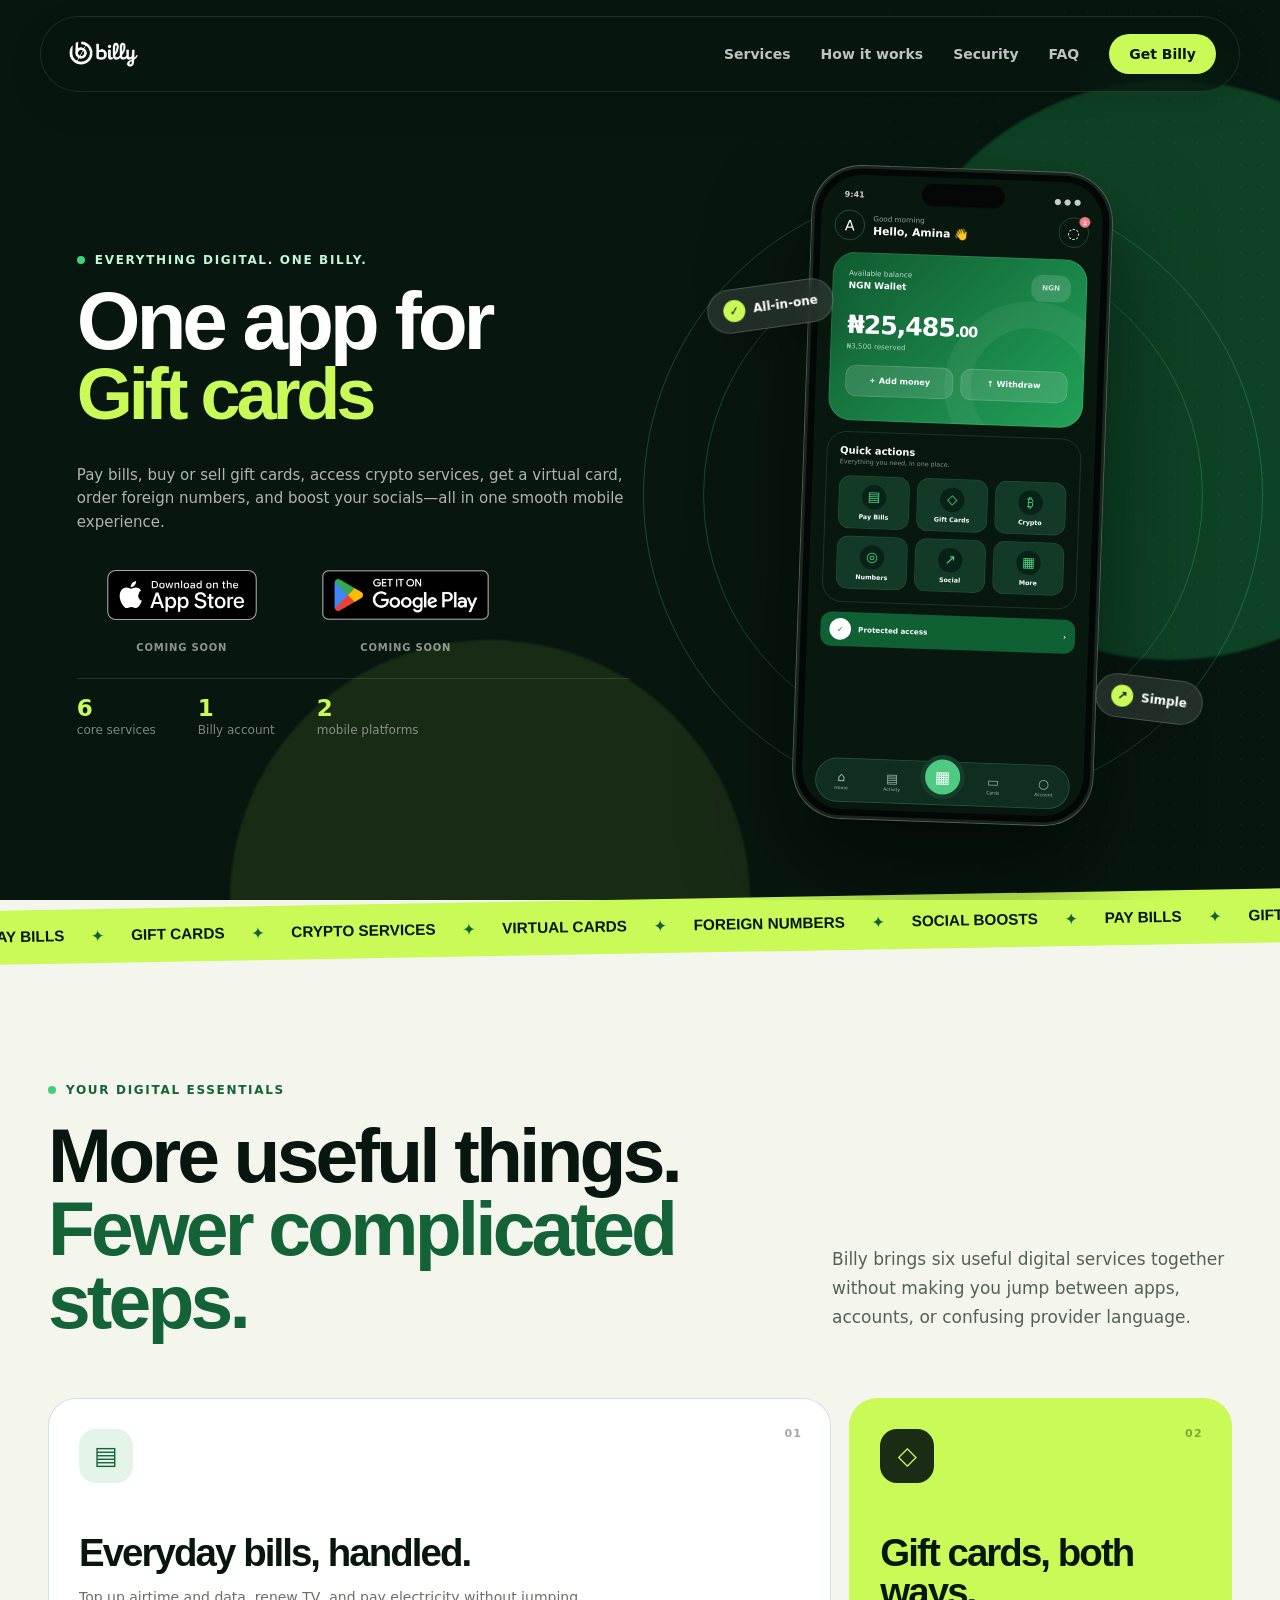
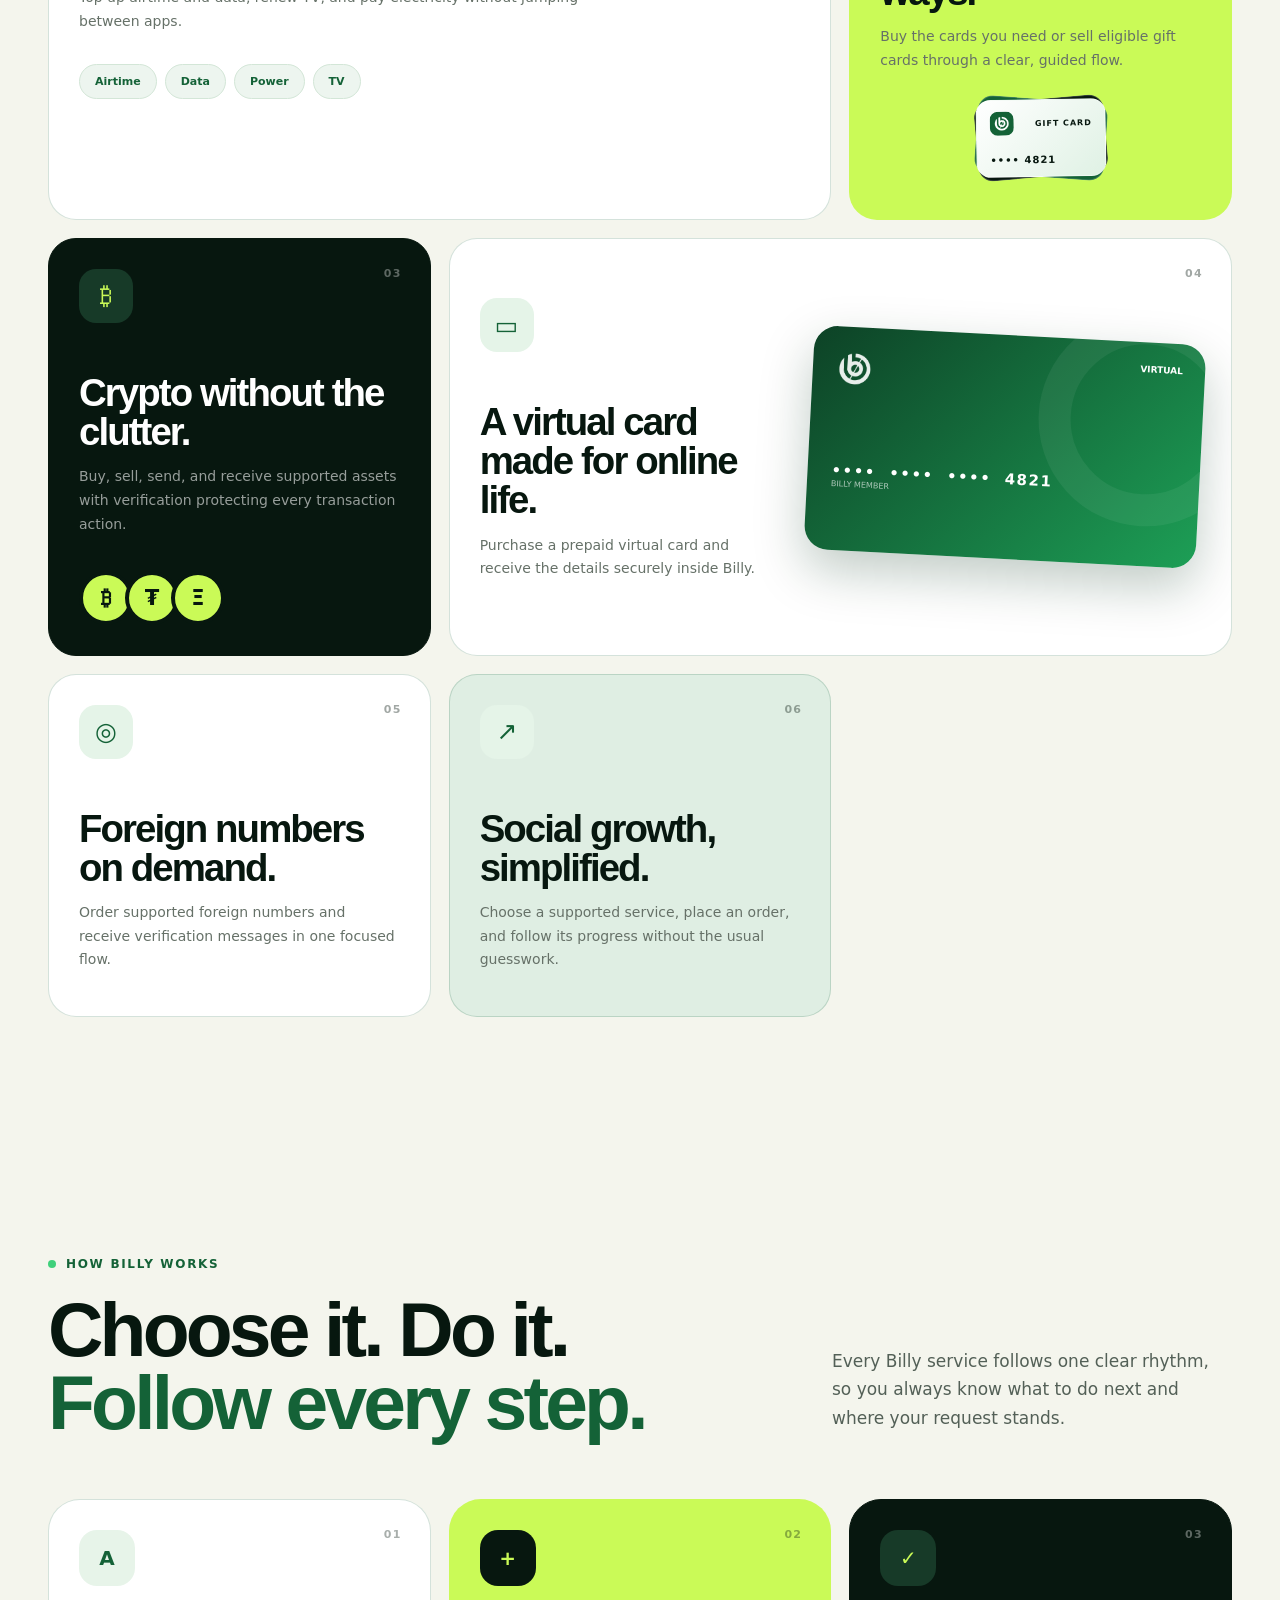
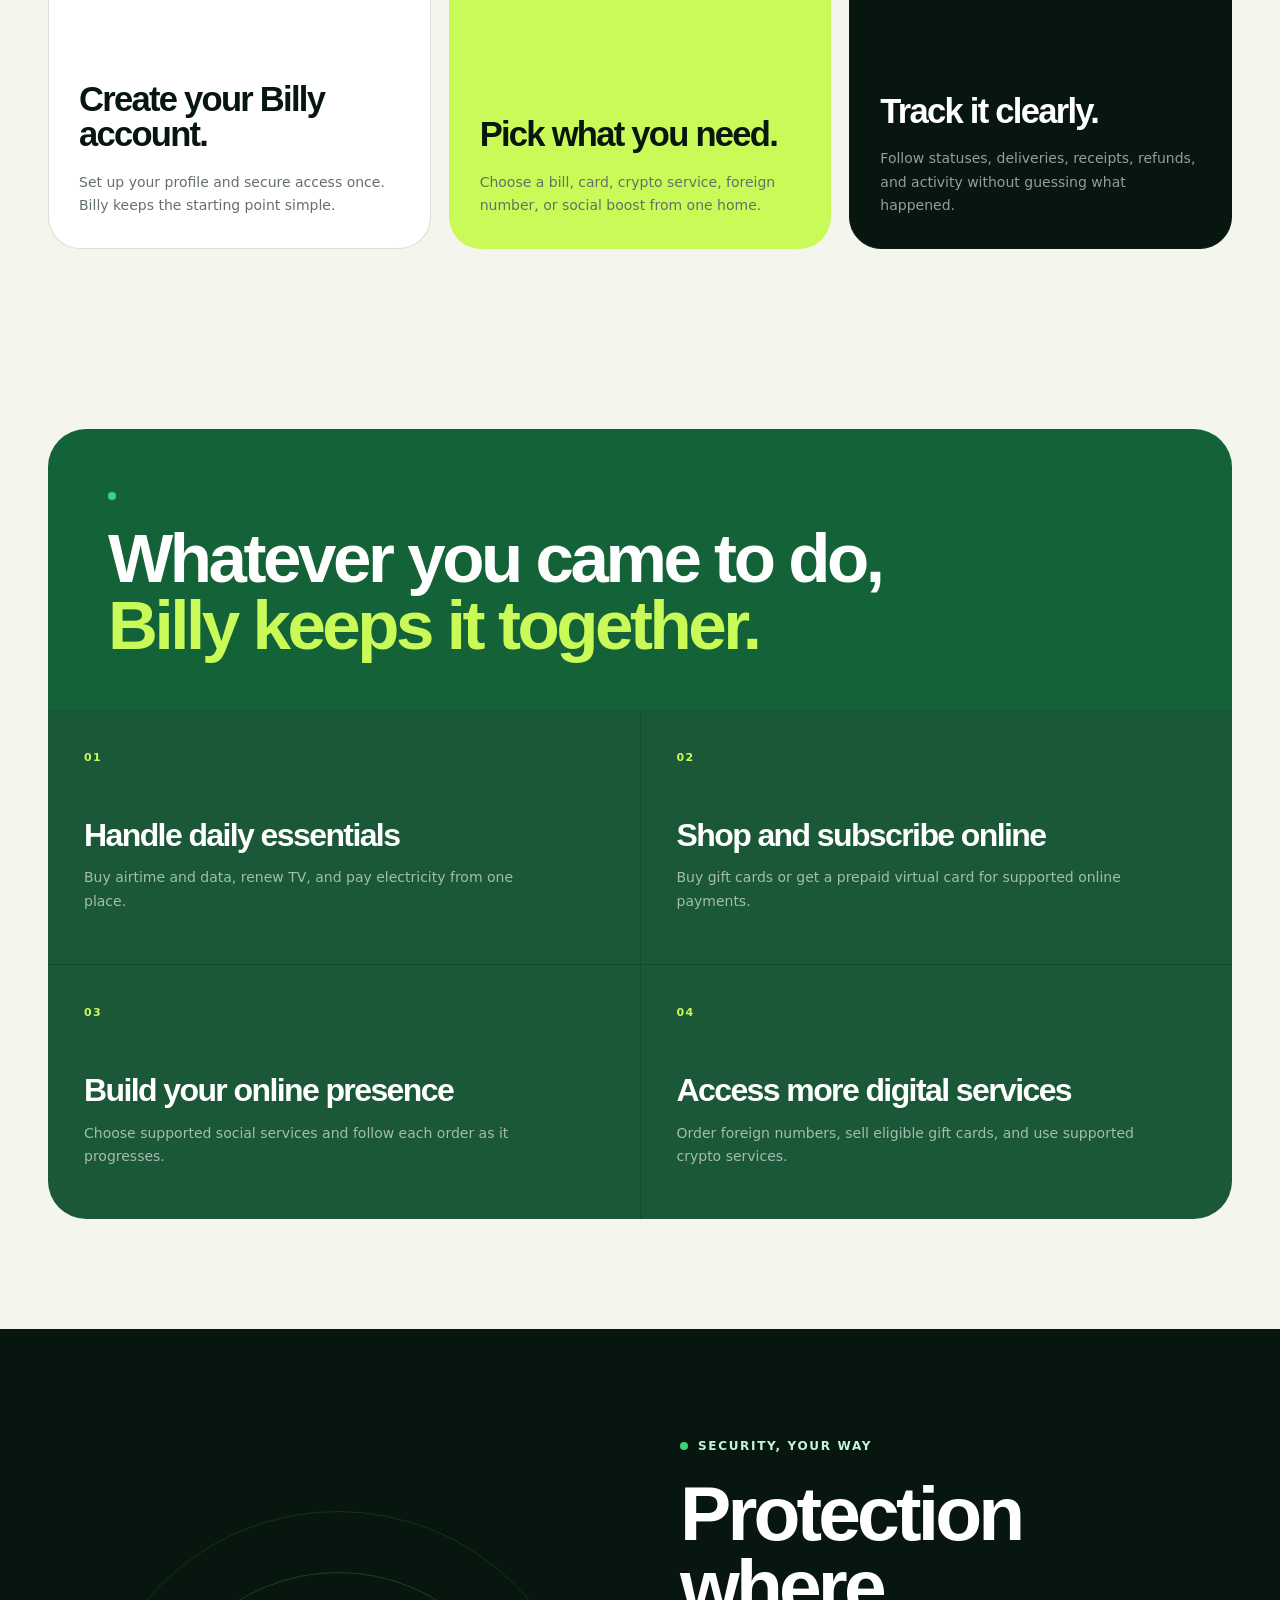
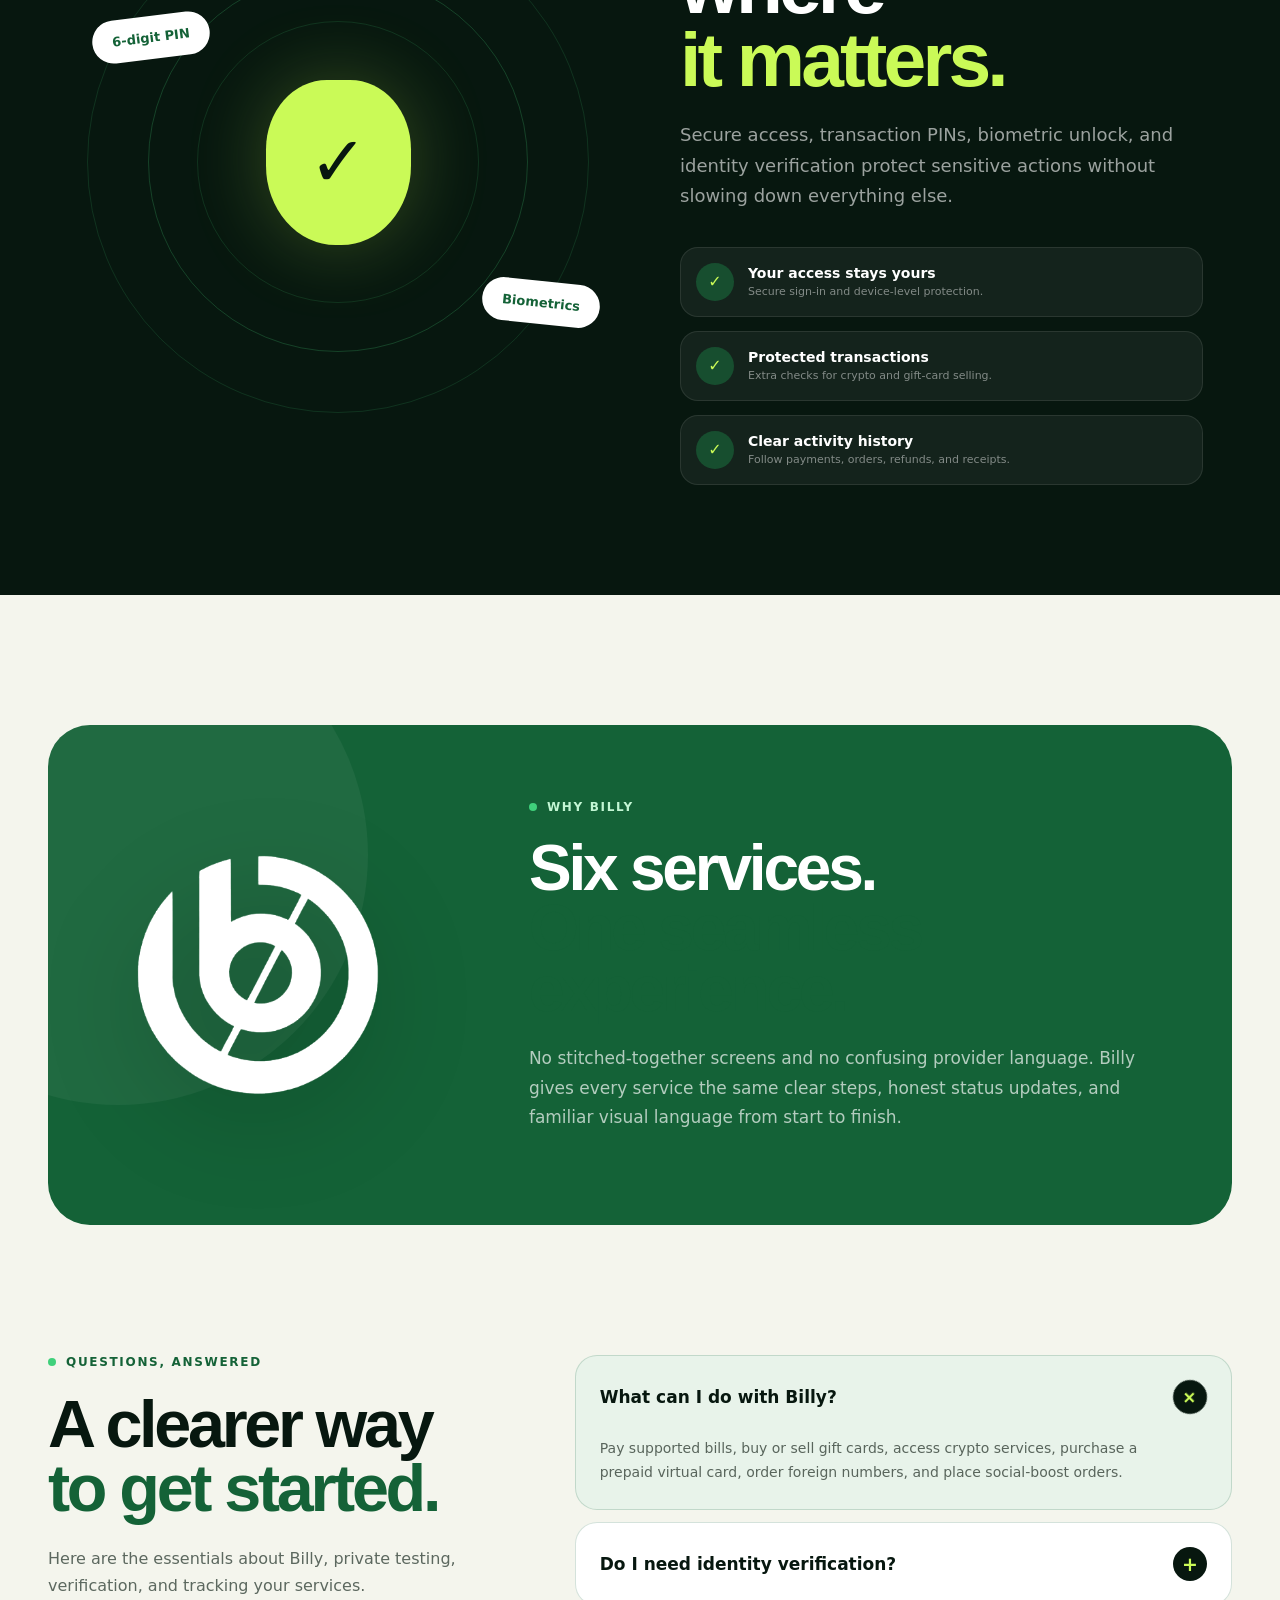
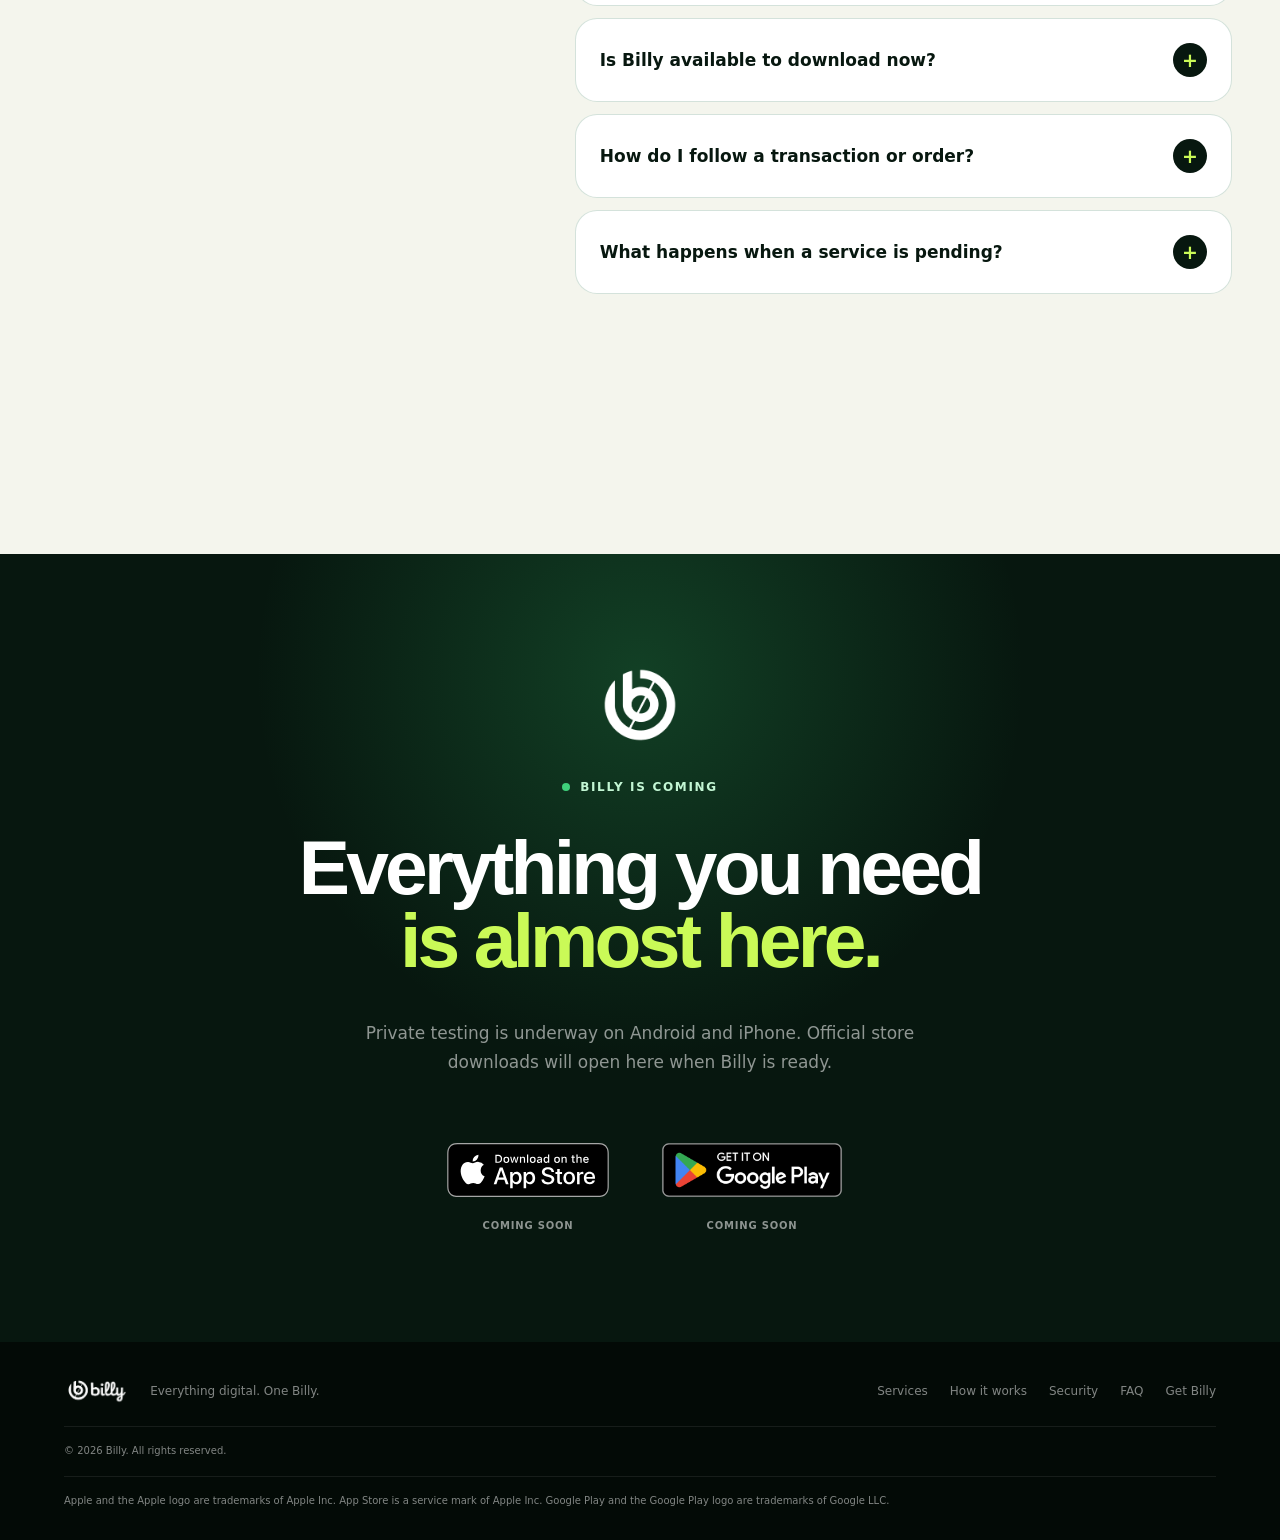
==== commit d445843e: "polish store badges and gift card artwork" ====
--- a/index.html
+++ b/index.html
@@ -149,7 +149,14 @@
             <div class="feature-icon dark-icon">◇</div><span class="feature-number">02</span>
             <h3>Gift cards, both ways.</h3>
             <p>Buy the cards you need or sell eligible gift cards through a clear, guided flow.</p>
-            <div class="stacked-cards"><span></span><span></span><span></span></div>
+            <div class="stacked-cards" aria-hidden="true">
+              <span></span><span></span>
+              <span class="gift-card-face">
+                <img src="/assets/billy-mark.png" alt="" />
+                <small>GIFT CARD</small>
+                <strong>•••• 4821</strong>
+              </span>
+            </div>
           </article>
           <article class="feature-card feature-card-dark" data-reveal>
             <div class="feature-icon">₿</div><span class="feature-number">03</span>
--- a/styles.css
+++ b/styles.css
@@ -56,21 +56,21 @@
 h1 { font-size: clamp(60px, 7.8vw, 112px); font-weight: 850; line-height: .9; margin: 26px 0 30px; }
 h1 em, h2 em { color: var(--lime); font-style: normal; }
 .headline-fixed { display: block; }
-.service-rotator { color: var(--lime); display: block; font-size: .88em; height: 1.02em; line-height: .98; overflow: hidden; position: relative; white-space: nowrap; }
+.service-rotator { color: var(--lime); display: block; font-size: .88em; height: 1.18em; line-height: 1.04; overflow: hidden; position: relative; white-space: nowrap; }
 .service-word { inset: 0 auto auto 0; opacity: 0; position: absolute; transform: translateY(110%); transition: opacity .48s ease, transform .58s cubic-bezier(.22,.9,.3,1); }
 .service-word.is-active { opacity: 1; transform: translateY(0); }
 .service-word.is-exiting { opacity: 0; transform: translateY(-110%); }
 .service-word.is-resetting { transition: none; }
 .hero-lede { color: rgba(255,255,255,.68); font-size: clamp(17px, 1.45vw, 21px); line-height: 1.7; margin: 0; max-width: 650px; }
 .store-actions { align-items: flex-start; display: flex; flex-wrap: wrap; gap: 14px; margin-top: 36px; }
-.store-option { align-items: center; display: grid; gap: 6px; justify-items: center; }
-.store-badge-button { appearance: none; background: transparent; border: 0; border-radius: 10px; cursor: pointer; display: grid; height: 58px; padding: 0; place-items: center; transition: filter .2s, transform .2s; }
+.store-option { align-items: center; display: flex; flex-direction: column; min-width: 210px; }
+.store-badge-button { appearance: none; background: transparent; border: 0; border-radius: 10px; cursor: pointer; display: grid; height: 80px; padding: 0; place-items: center; transition: filter .2s, transform .2s; width: 210px; }
 .store-badge-button:hover, .store-badge-button:focus-visible { filter: drop-shadow(0 12px 20px rgba(0,0,0,.28)); transform: translateY(-3px); }
 .store-badge-button:focus-visible { outline: 3px solid var(--lime); outline-offset: 4px; }
 .store-badge { display: block; object-fit: contain; }
 .store-badge-apple { height: 54px; width: auto; }
 .store-badge-google { height: 80px; width: auto; }
-.store-status { color: rgba(255,255,255,.54); font-size: 10px; font-weight: 750; letter-spacing: .08em; text-transform: uppercase; }
+.store-status { color: rgba(255,255,255,.54); display: block; font-size: 10px; font-weight: 750; letter-spacing: .08em; line-height: 1.2; margin-top: 10px; text-transform: uppercase; }
 .hero-proof { border-top: 1px solid rgba(255,255,255,.12); display: flex; gap: 42px; margin-top: 42px; padding-top: 28px; }
 .hero-proof div { display: grid; gap: 2px; }
 .hero-proof strong { color: var(--lime); font-size: 23px; }
@@ -154,9 +154,13 @@
 .bill-pills { display: flex; flex-wrap: wrap; gap: 8px; margin-top: 30px; }
 .bill-pills span { background: #edf5ef; border: 1px solid #d3e6d7; border-radius: 999px; color: var(--green); font-size: 11px; font-weight: 800; padding: 10px 15px; }
 .stacked-cards { height: 90px; margin: 26px auto 0; position: relative; width: 170px; }
-.stacked-cards span { background: var(--ink); border: 1px solid rgba(255,255,255,.2); border-radius: 15px; height: 78px; left: 20px; position: absolute; top: 0; transform: rotate(-5deg); width: 130px; }
-.stacked-cards span:nth-child(2) { background: var(--green); transform: rotate(4deg); }
-.stacked-cards span:nth-child(3) { background: linear-gradient(135deg, #fff, #dff1e4); transform: rotate(-1deg); }
+.stacked-cards > span { background: var(--ink); border: 1px solid rgba(255,255,255,.2); border-radius: 15px; height: 78px; left: 20px; position: absolute; top: 0; transform: rotate(-5deg); width: 130px; }
+.stacked-cards > span:nth-child(2) { background: var(--green); transform: rotate(4deg); }
+.stacked-cards > span:nth-child(3) { background: linear-gradient(135deg, #fff, #dff1e4); transform: rotate(-1deg); }
+.gift-card-face { align-content: space-between; color: var(--ink); display: grid; grid-template-columns: auto 1fr; padding: 11px 13px; }
+.gift-card-face img { background: var(--green); border-radius: 8px; height: 24px; padding: 4px; width: 24px; }
+.gift-card-face small { align-self: center; font-size: 8px; font-weight: 900; letter-spacing: .12em; text-align: right; }
+.gift-card-face strong { font-size: 10px; grid-column: 1 / -1; letter-spacing: .1em; }
 .coin-row { display: flex; margin-top: 34px; }
 .coin-row span { align-items: center; background: var(--lime); border: 4px solid var(--ink); border-radius: 50%; color: var(--ink); display: flex; font-size: 21px; font-weight: 900; height: 54px; justify-content: center; margin-left: -8px; width: 54px; }
 .coin-row span:first-child { margin-left: 0; }
@@ -277,7 +281,7 @@
     max-width: 620px;
   }
   .hero .store-actions { margin-top: 24px; }
-  .hero .store-badge-button { height: 54px; }
+  .hero .store-badge-button { height: 74px; }
   .hero .store-badge-apple { height: 50px; }
   .hero .store-badge-google { height: 74px; }
   .hero-proof {
@@ -343,7 +347,7 @@
   .nav-cta { margin-top: 4px; text-align: center; }
   .hero { min-height: auto; padding: 125px 20px 70px; }
   h1 { font-size: clamp(52px, 17vw, 78px); }
-  .service-rotator { font-size: .72em; height: 1.12em; }
+  .service-rotator { font-size: .72em; height: 1.3em; line-height: 1.08; }
   .service-word { left: 50%; right: auto; transform: translate(-50%, 110%); }
   .service-word.is-active { transform: translate(-50%, 0); }
   .service-word.is-exiting { transform: translate(-50%, -110%); }
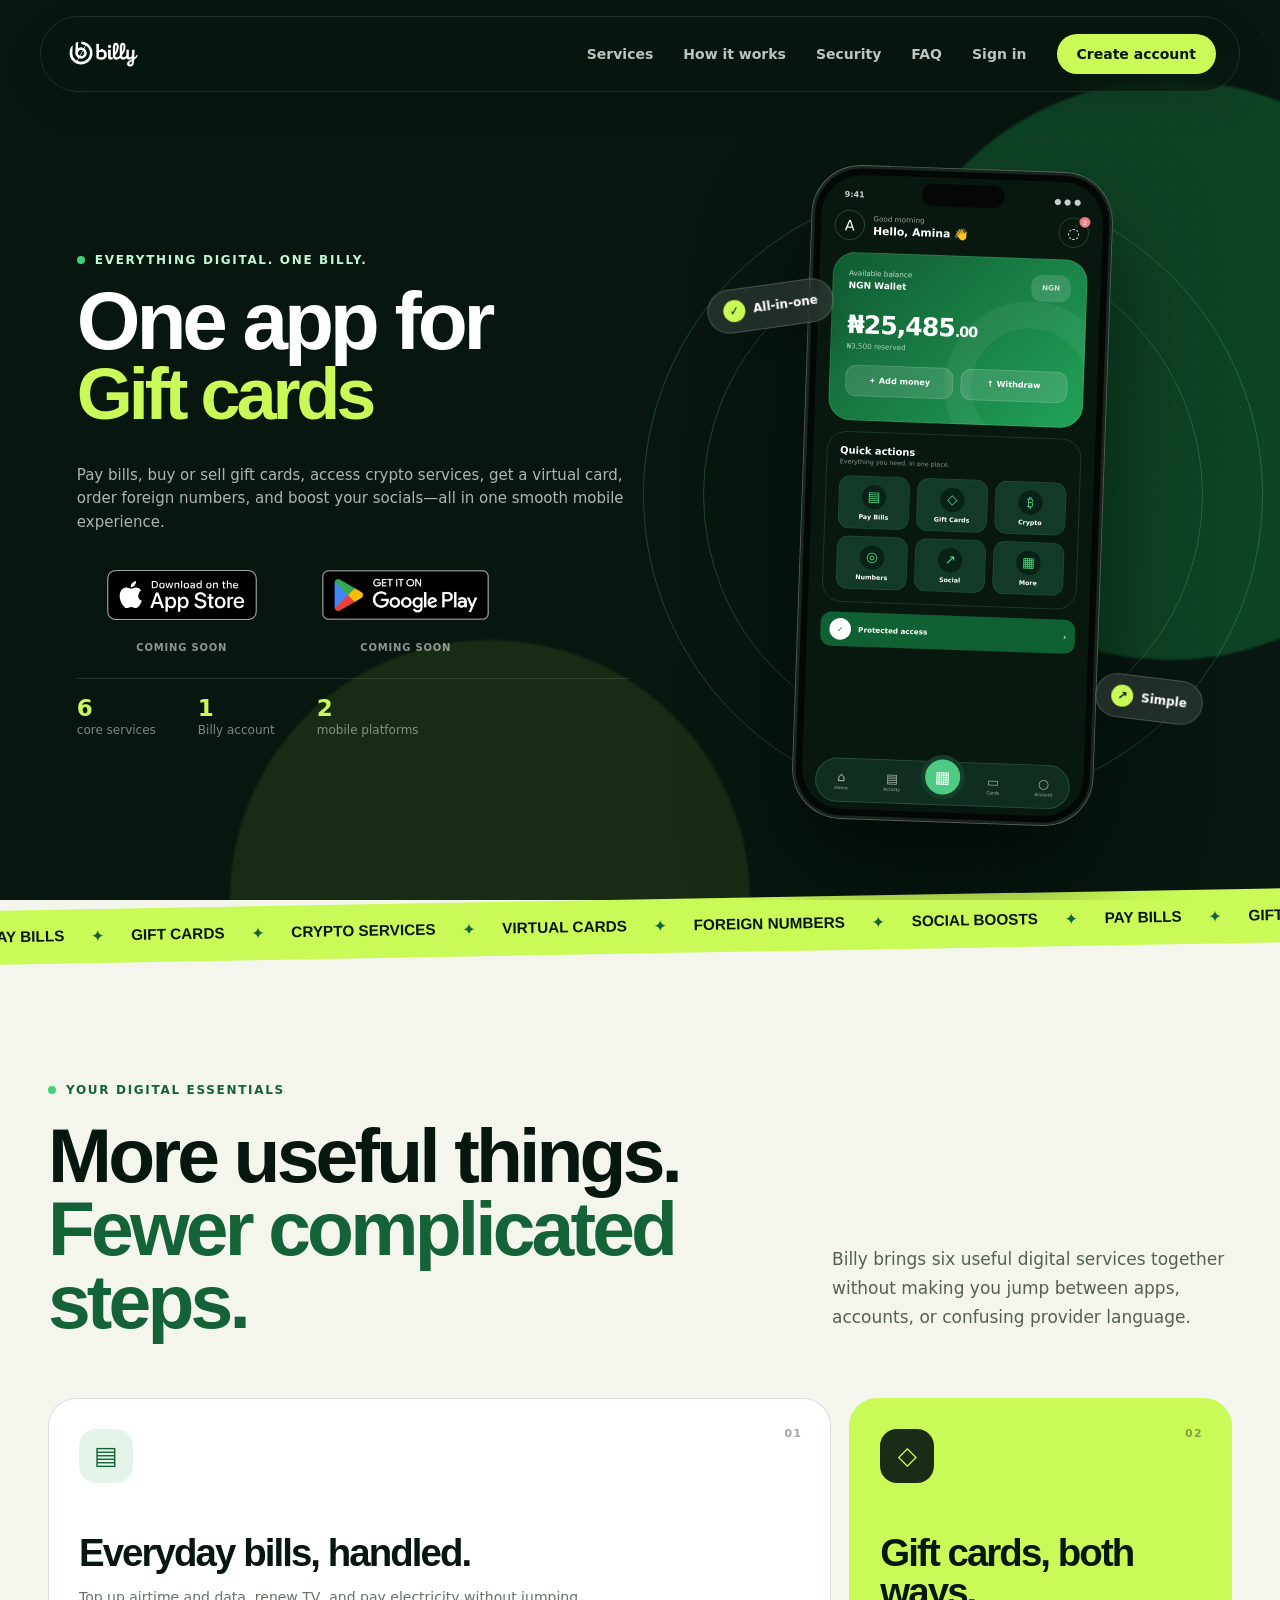
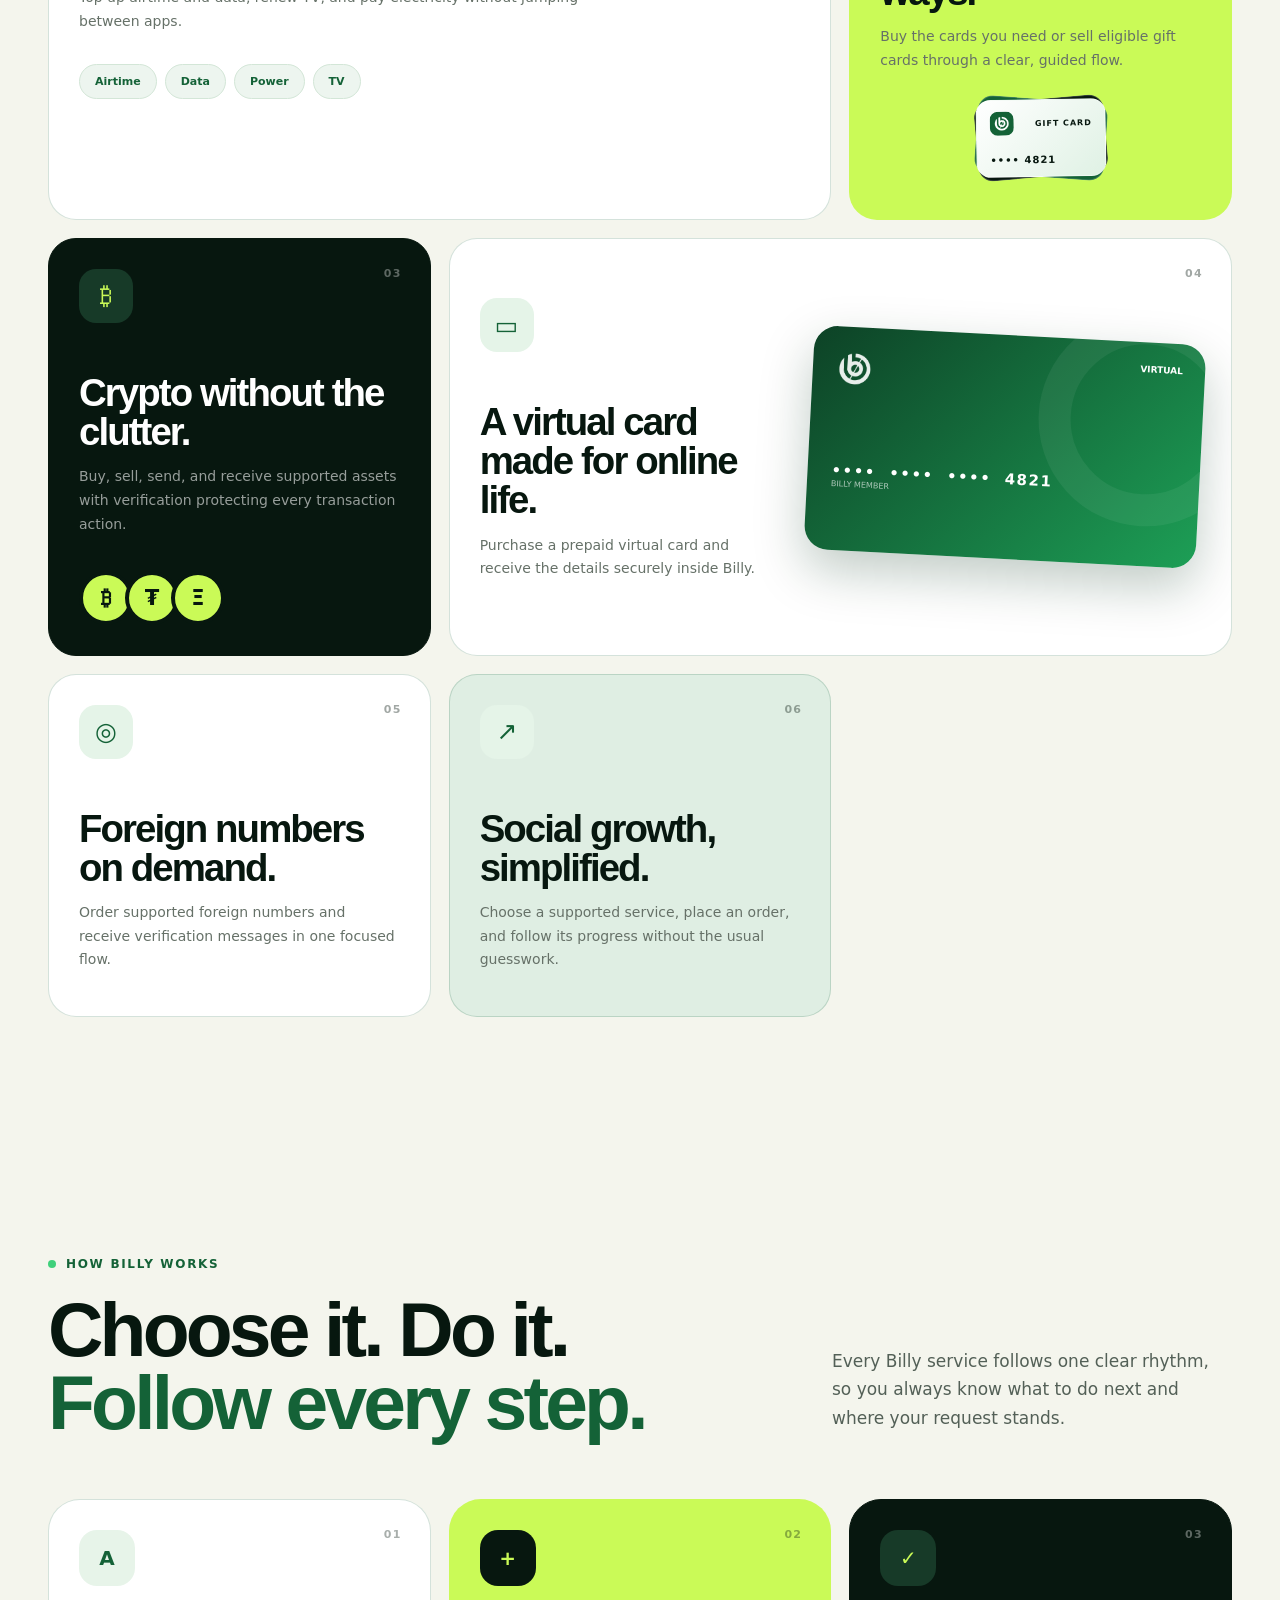
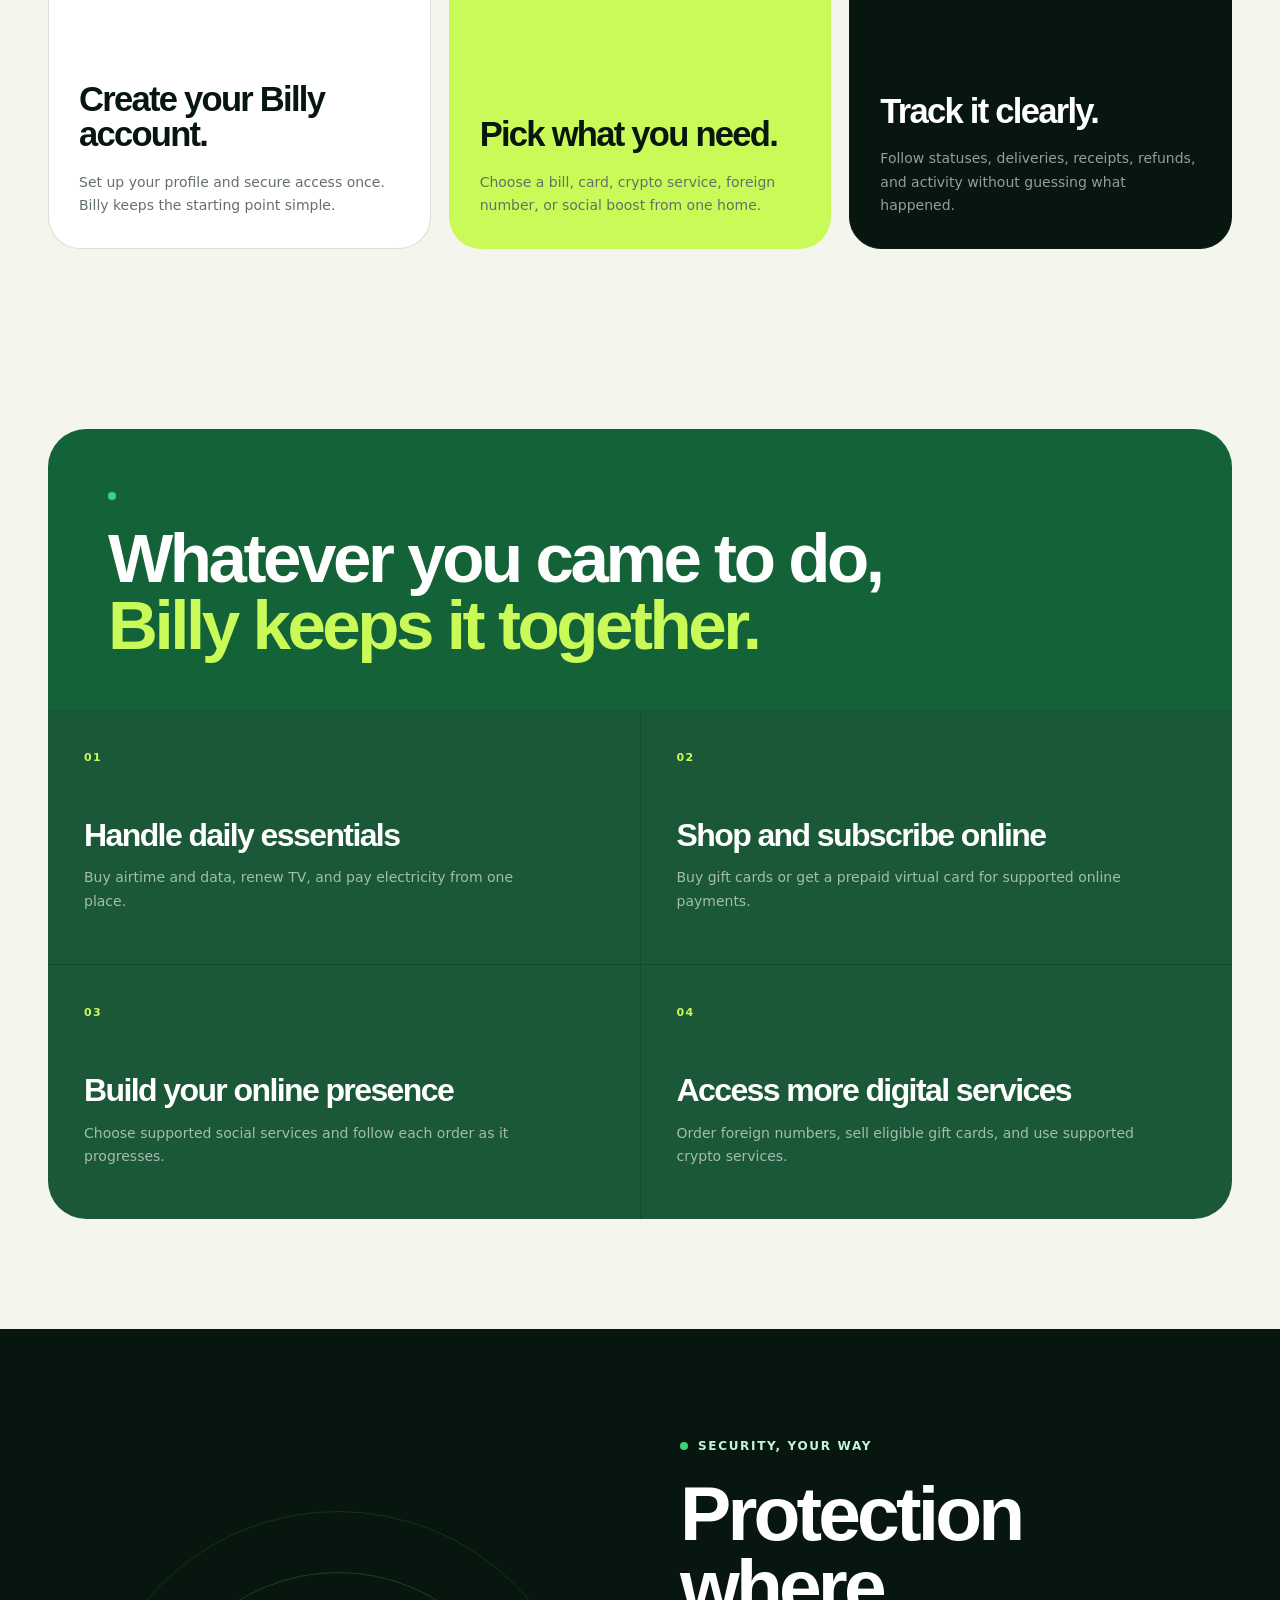
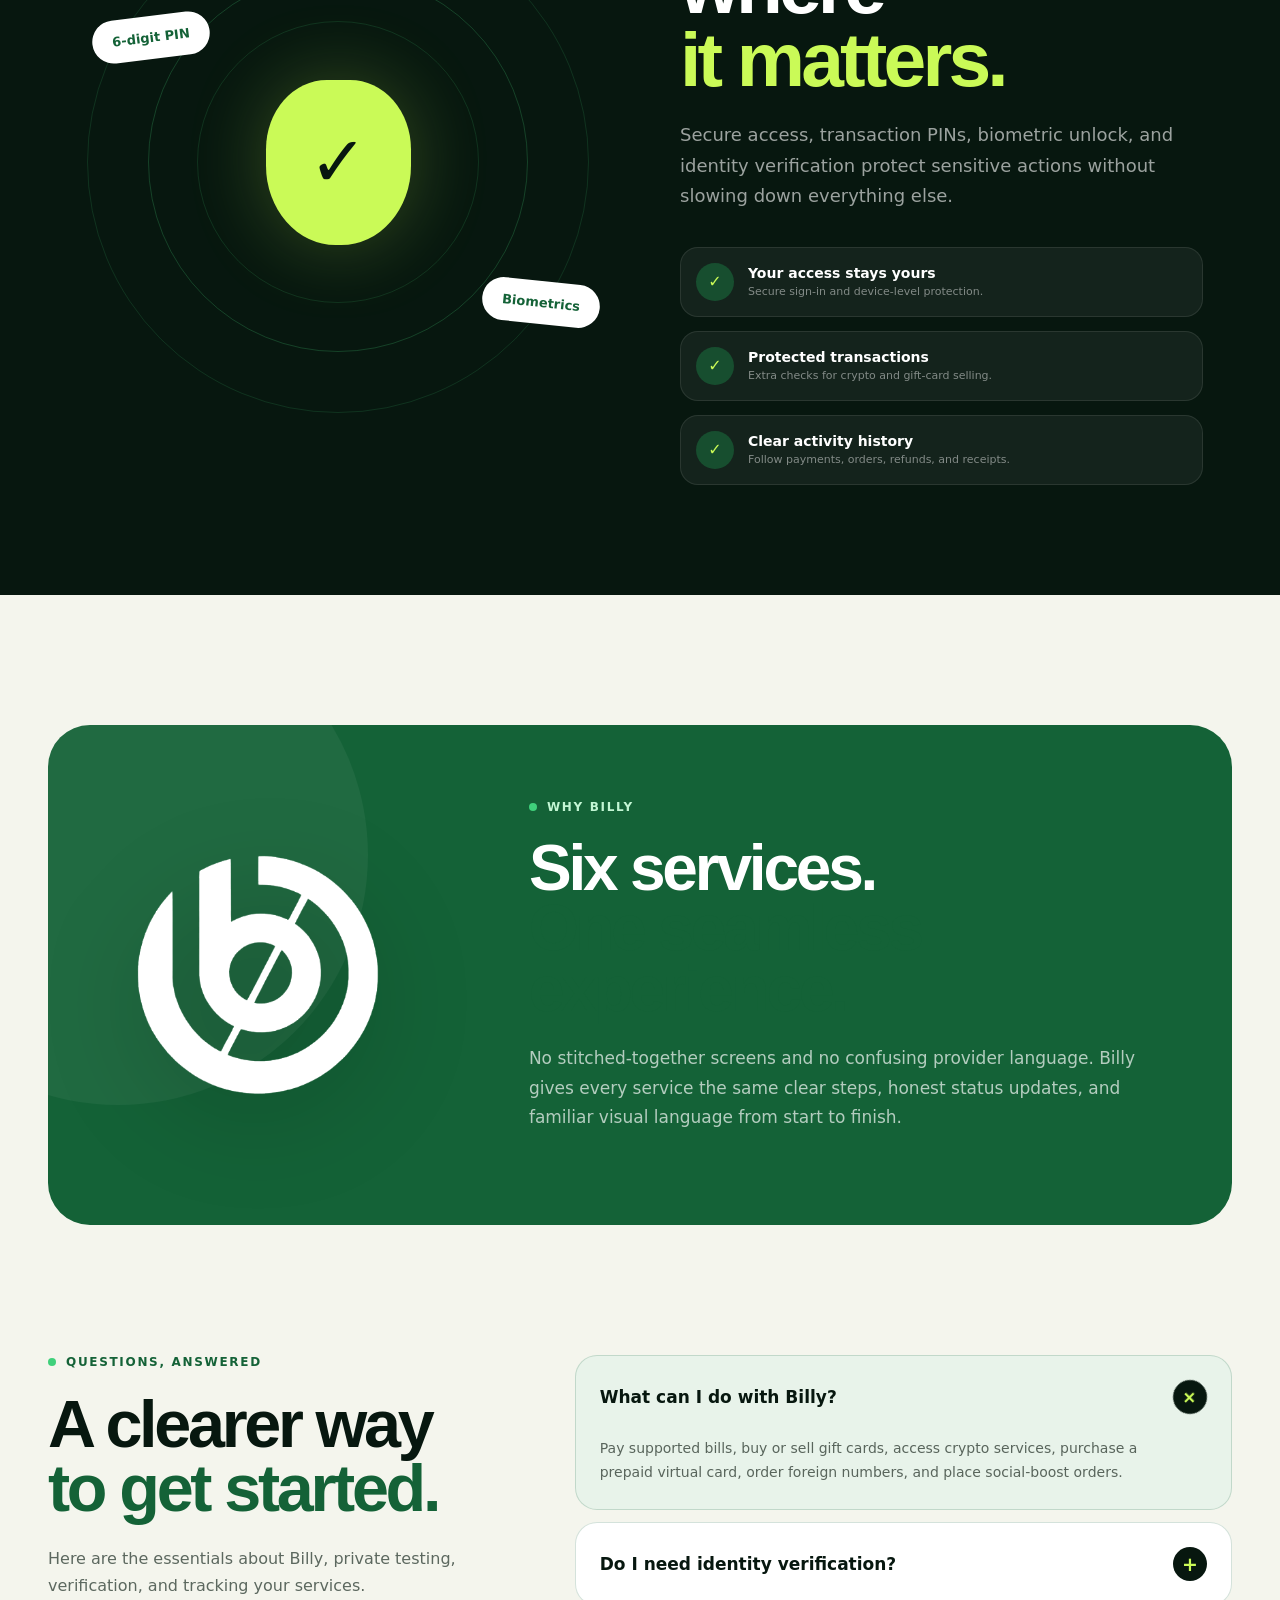
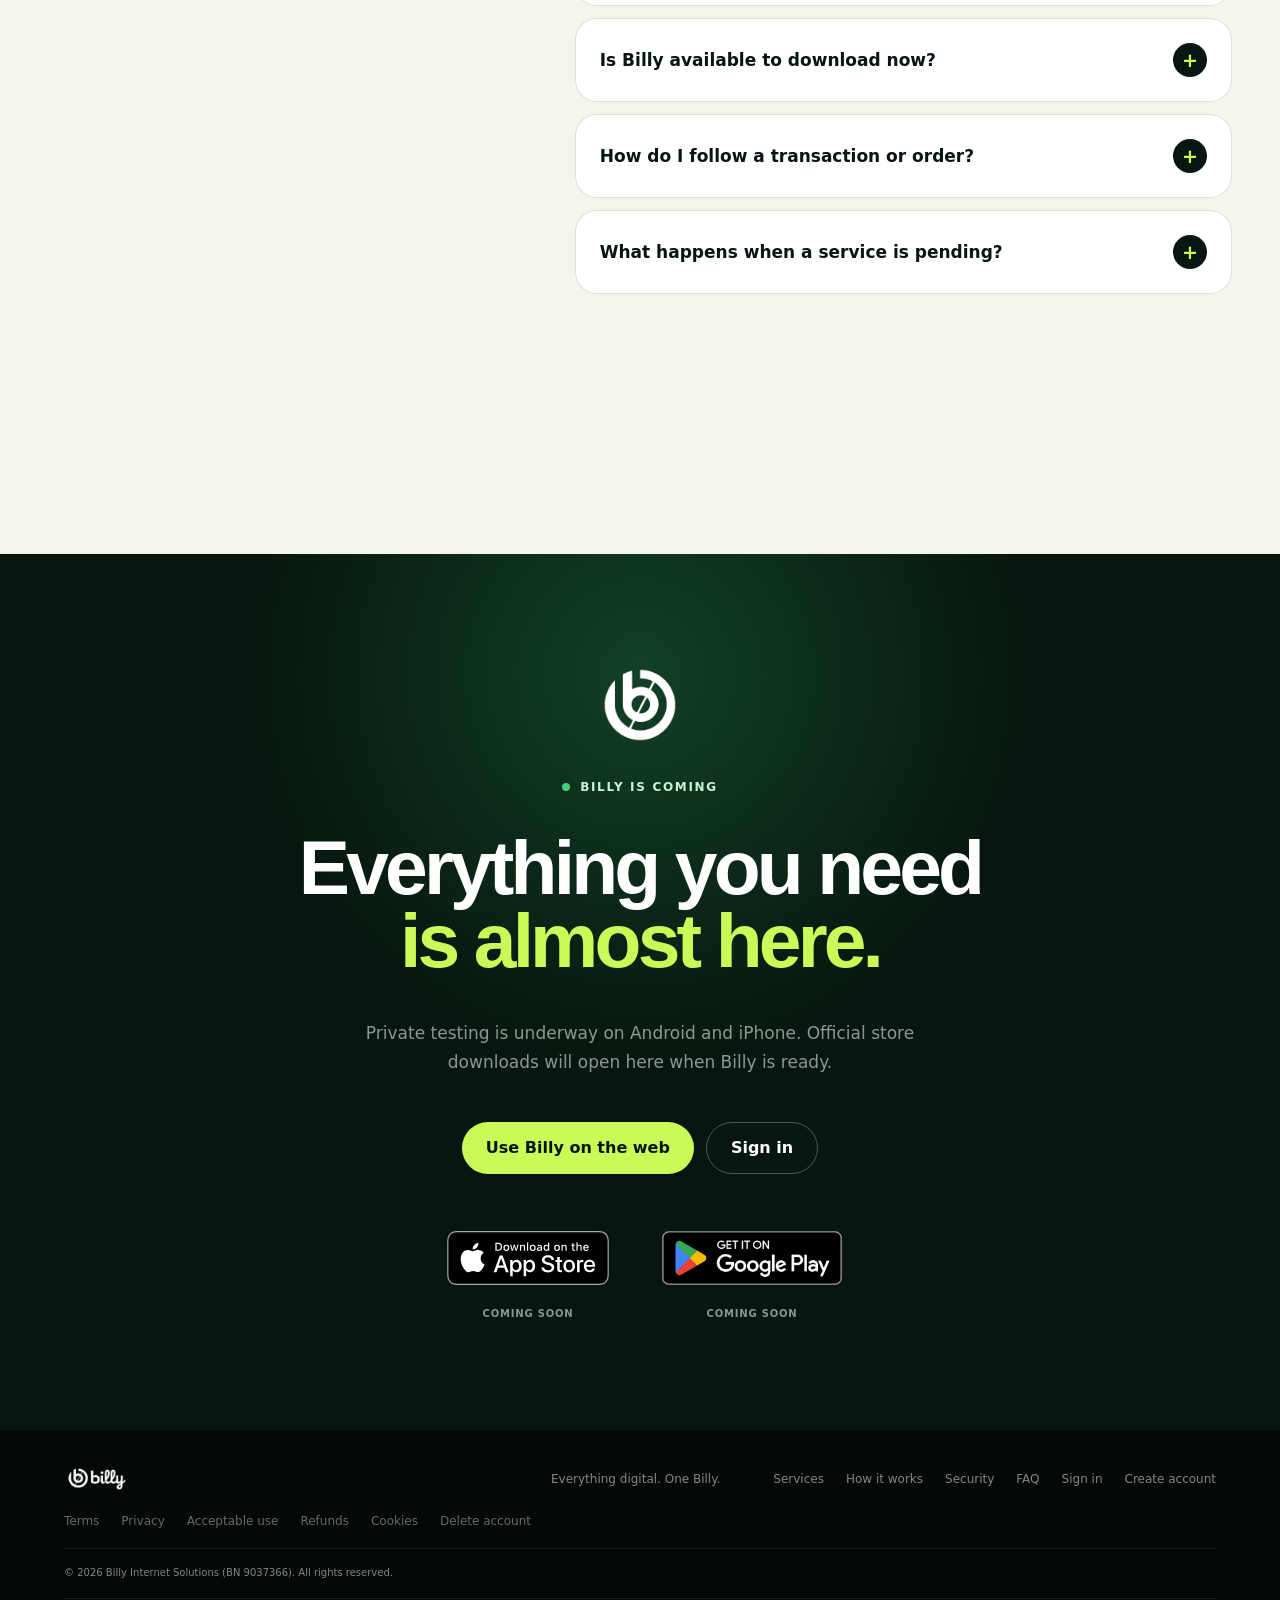
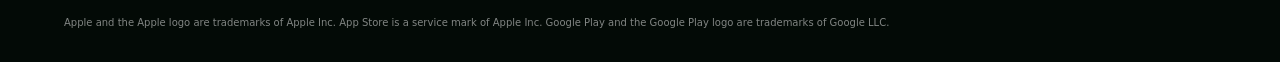
==== commit 6821bffc: "feat: publish Billy legal and web access pages" ====
--- a/index.html
+++ b/index.html
@@ -39,7 +39,8 @@
         <a href="#how-it-works">How it works</a>
         <a href="#security">Security</a>
         <a href="#faq">FAQ</a>
-        <a class="nav-cta" href="#download">Get Billy</a>
+        <a href="https://app.billyapp.org/sign-in">Sign in</a>
+        <a class="nav-cta" href="https://app.billyapp.org/sign-up">Create account</a>
       </nav>
     </header>
 
@@ -294,6 +295,10 @@
         <p class="eyebrow centered"><span></span> Billy is coming</p>
         <h2 id="download-title">Everything you need<br /><em>is almost here.</em></h2>
         <p>Private testing is underway on Android and iPhone. Official store downloads will open here when Billy is ready.</p>
+        <div class="web-actions">
+          <a class="web-primary" href="https://app.billyapp.org/sign-up">Use Billy on the web</a>
+          <a class="web-secondary" href="https://app.billyapp.org/sign-in">Sign in</a>
+        </div>
         <div class="store-actions centered-actions">
           <div class="store-option">
             <button class="store-badge-button" type="button" data-store="apple" aria-label="App Store download coming soon"><img class="store-badge store-badge-apple" src="/assets/store-badges/app-store.svg" alt="Download on the App Store" /></button>
@@ -310,8 +315,9 @@
     <footer>
       <a class="brand footer-brand" href="#top" aria-label="Billy home"><img src="/assets/billy-wordmark.png" alt="Billy" /></a>
       <p>Everything digital. One Billy.</p>
-      <div><a href="#features">Services</a><a href="#how-it-works">How it works</a><a href="#security">Security</a><a href="#faq">FAQ</a><a href="#download">Get Billy</a></div>
-      <small>© <span data-year></span> Billy. All rights reserved.</small>
+      <div><a href="#features">Services</a><a href="#how-it-works">How it works</a><a href="#security">Security</a><a href="#faq">FAQ</a><a href="https://app.billyapp.org/sign-in">Sign in</a><a href="https://app.billyapp.org/sign-up">Create account</a></div>
+      <div class="footer-legal"><a href="/terms">Terms</a><a href="/privacy">Privacy</a><a href="/acceptable-use">Acceptable use</a><a href="/refunds">Refunds</a><a href="/cookies">Cookies</a><a href="/account-deletion">Delete account</a></div>
+      <small>&copy; <span data-year></span> Billy Internet Solutions (BN 9037366). All rights reserved.</small>
       <small class="store-legal">Apple and the Apple logo are trademarks of Apple Inc. App Store is a service mark of Apple Inc. Google Play and the Google Play logo are trademarks of Google LLC.</small>
     </footer>
 
--- a/styles.css
+++ b/styles.css
@@ -242,12 +242,17 @@
 .download-section h2 { margin: 25px 0; position: relative; z-index: 1; }
 .download-section > p:not(.eyebrow) { color: rgba(255,255,255,.55); font-size: 17px; line-height: 1.7; max-width: 590px; position: relative; z-index: 1; }
 .centered-actions { justify-content: center; position: relative; z-index: 1; }
+.web-actions { display: flex; flex-wrap: wrap; gap: 12px; justify-content: center; margin: 28px 0 8px; position: relative; z-index: 1; }
+.web-primary, .web-secondary { align-items: center; border-radius: 999px; display: inline-flex; font-weight: 850; justify-content: center; min-height: 52px; padding: 0 24px; text-decoration: none; }
+.web-primary { background: var(--lime); color: var(--ink); }
+.web-secondary { border: 1px solid rgba(255,255,255,.28); color: white; }
 .download-orb { background: radial-gradient(circle, rgba(54,194,108,.24), transparent 68%); height: 800px; left: 50%; position: absolute; top: -280px; transform: translateX(-50%); width: 800px; }
 
 footer { align-items: center; background: #030a06; color: rgba(255,255,255,.5); display: grid; font-size: 12px; gap: 20px; grid-template-columns: auto 1fr auto; padding: 34px max(5vw, 24px); }
 .footer-brand img { height: 30px; }
 footer p { margin: 0; }
 footer > div { display: flex; gap: 22px; }
+.footer-legal { opacity: .78; }
 footer a:hover { color: white; }
 footer small { grid-column: 1 / -1; border-top: 1px solid rgba(255,255,255,.08); padding-top: 18px; }
 
